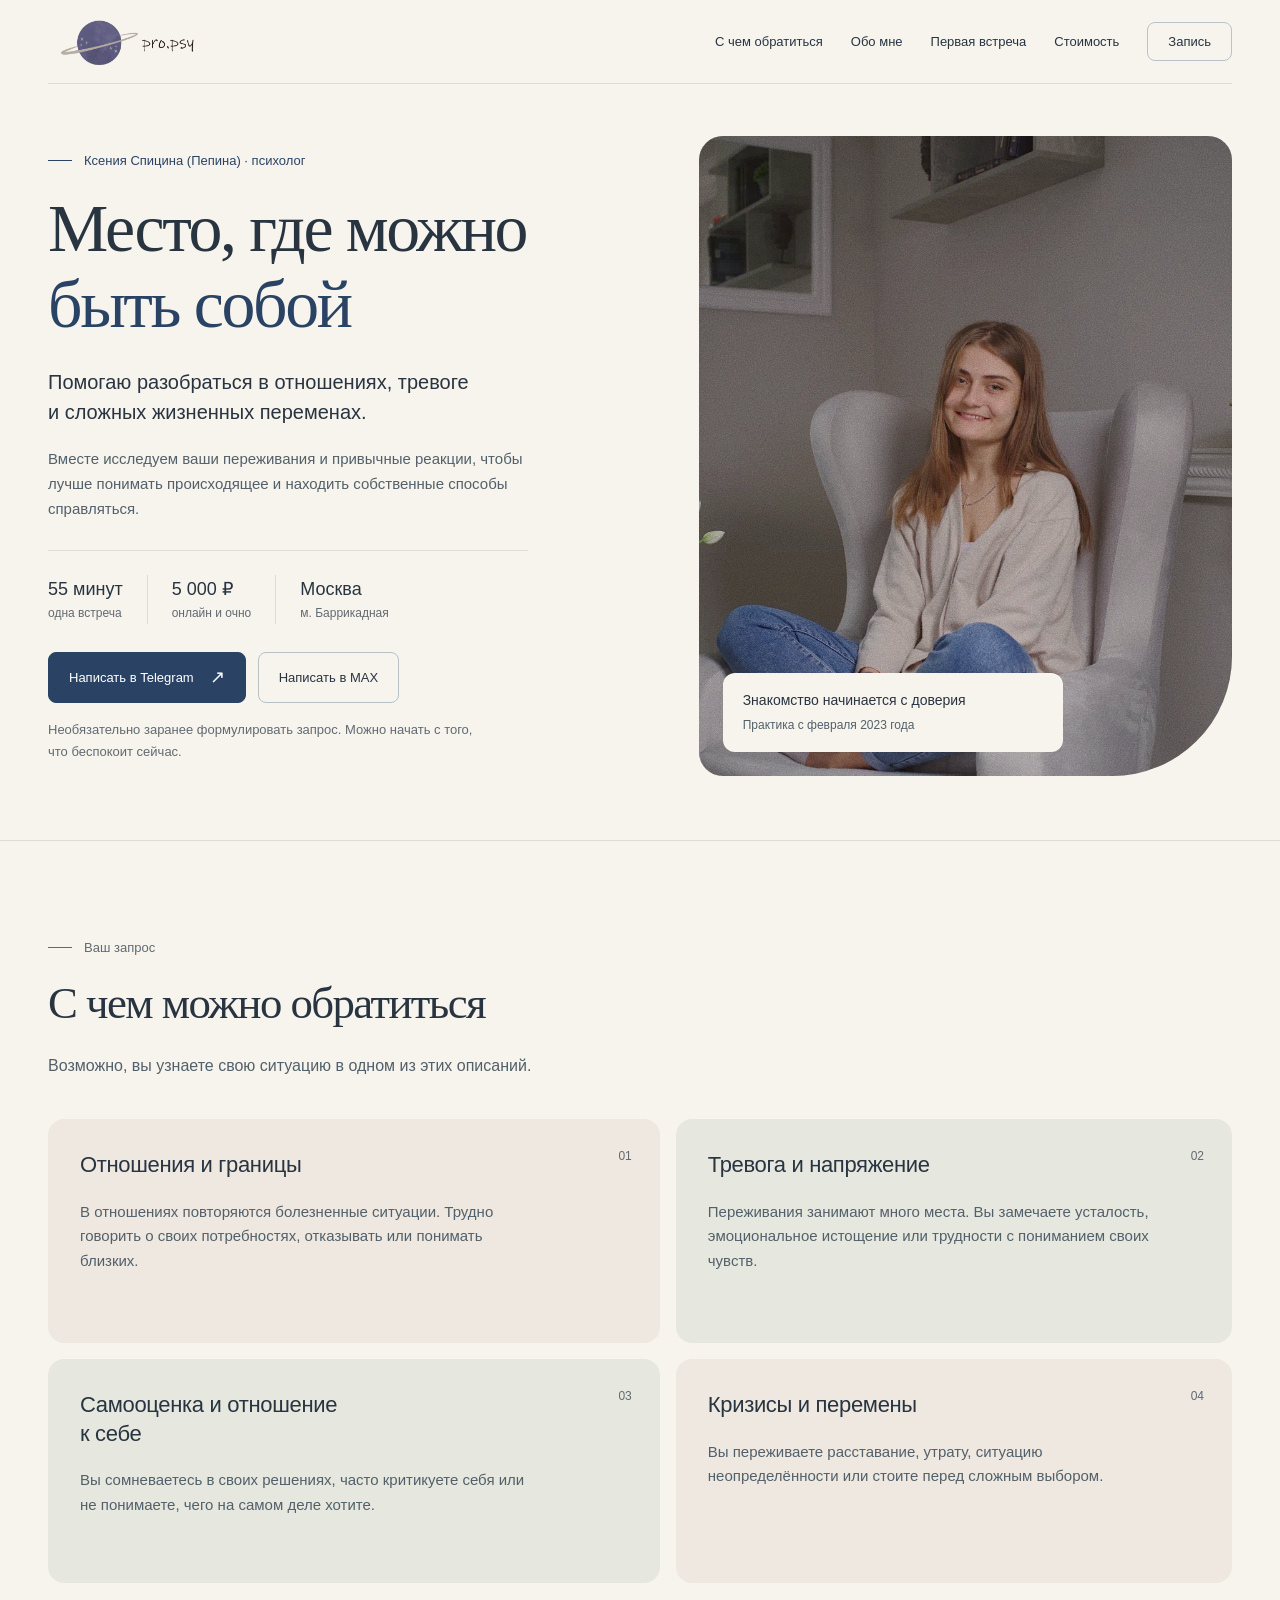
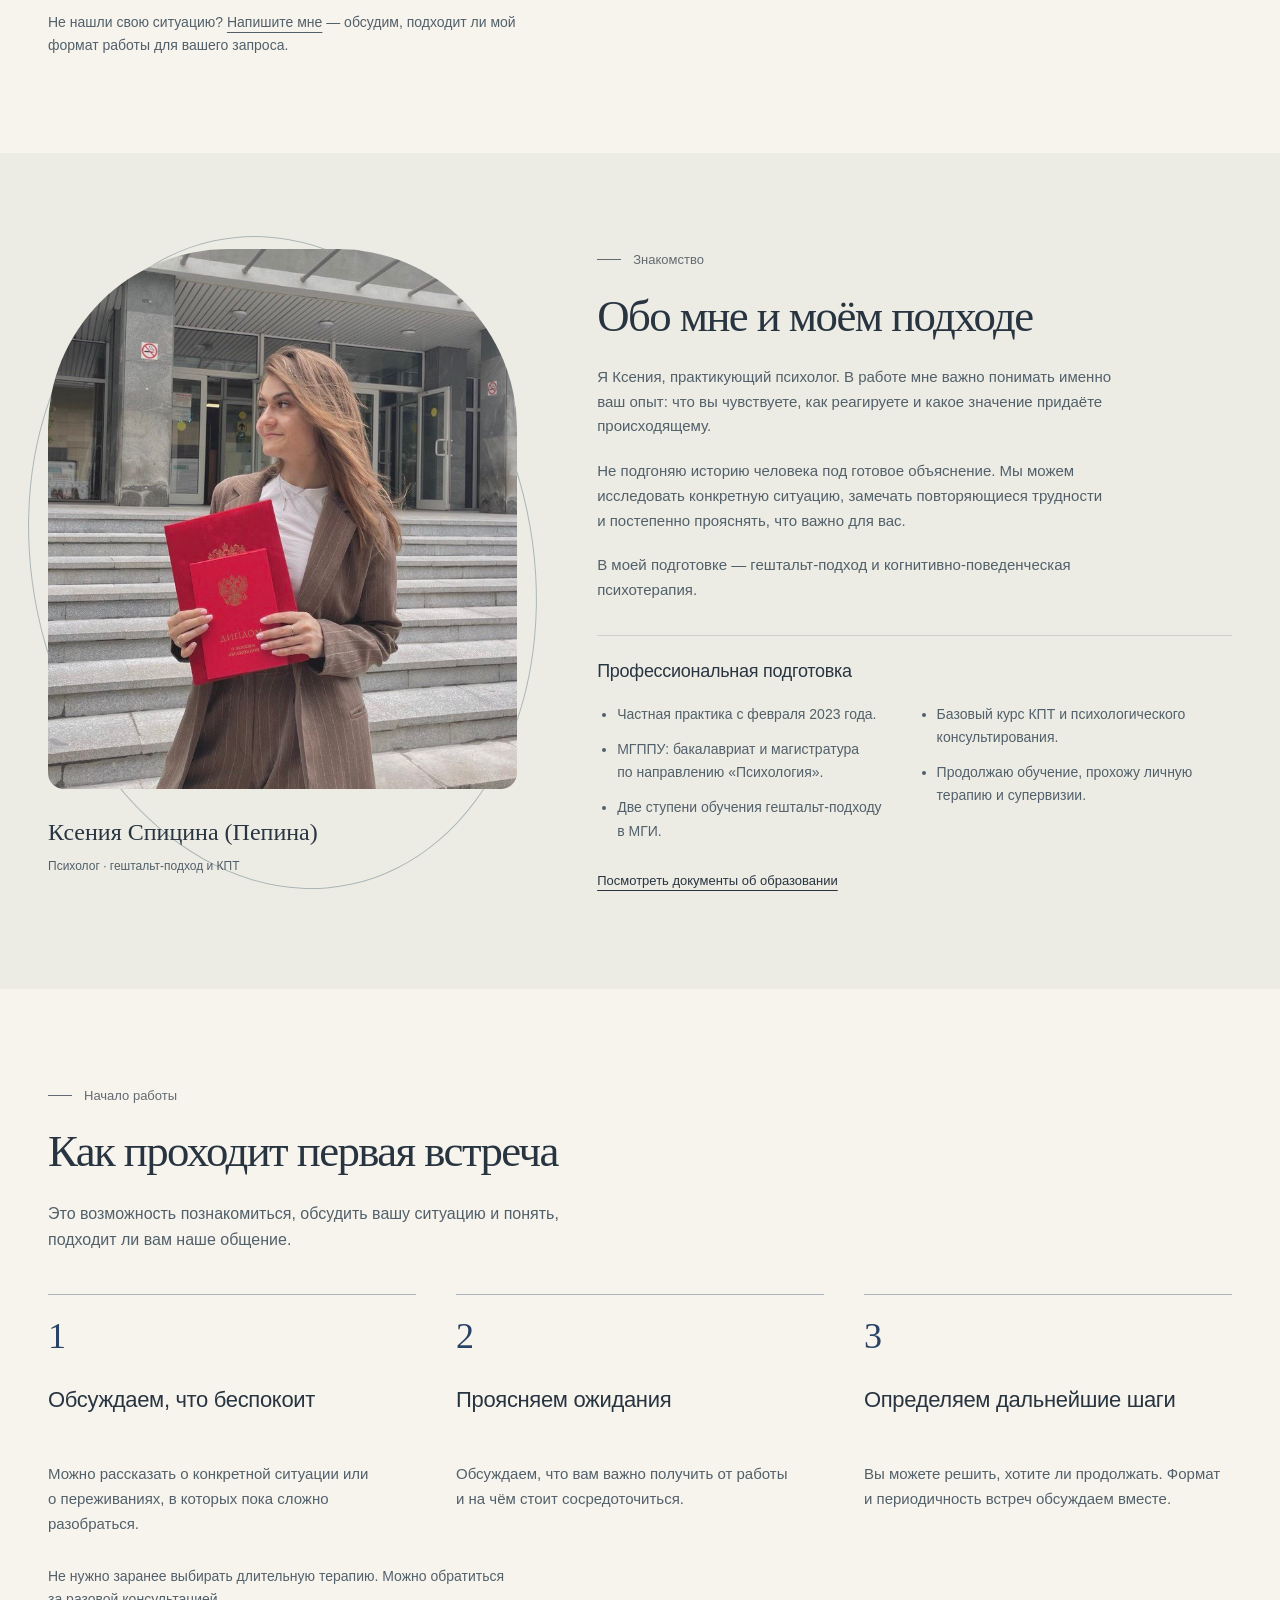
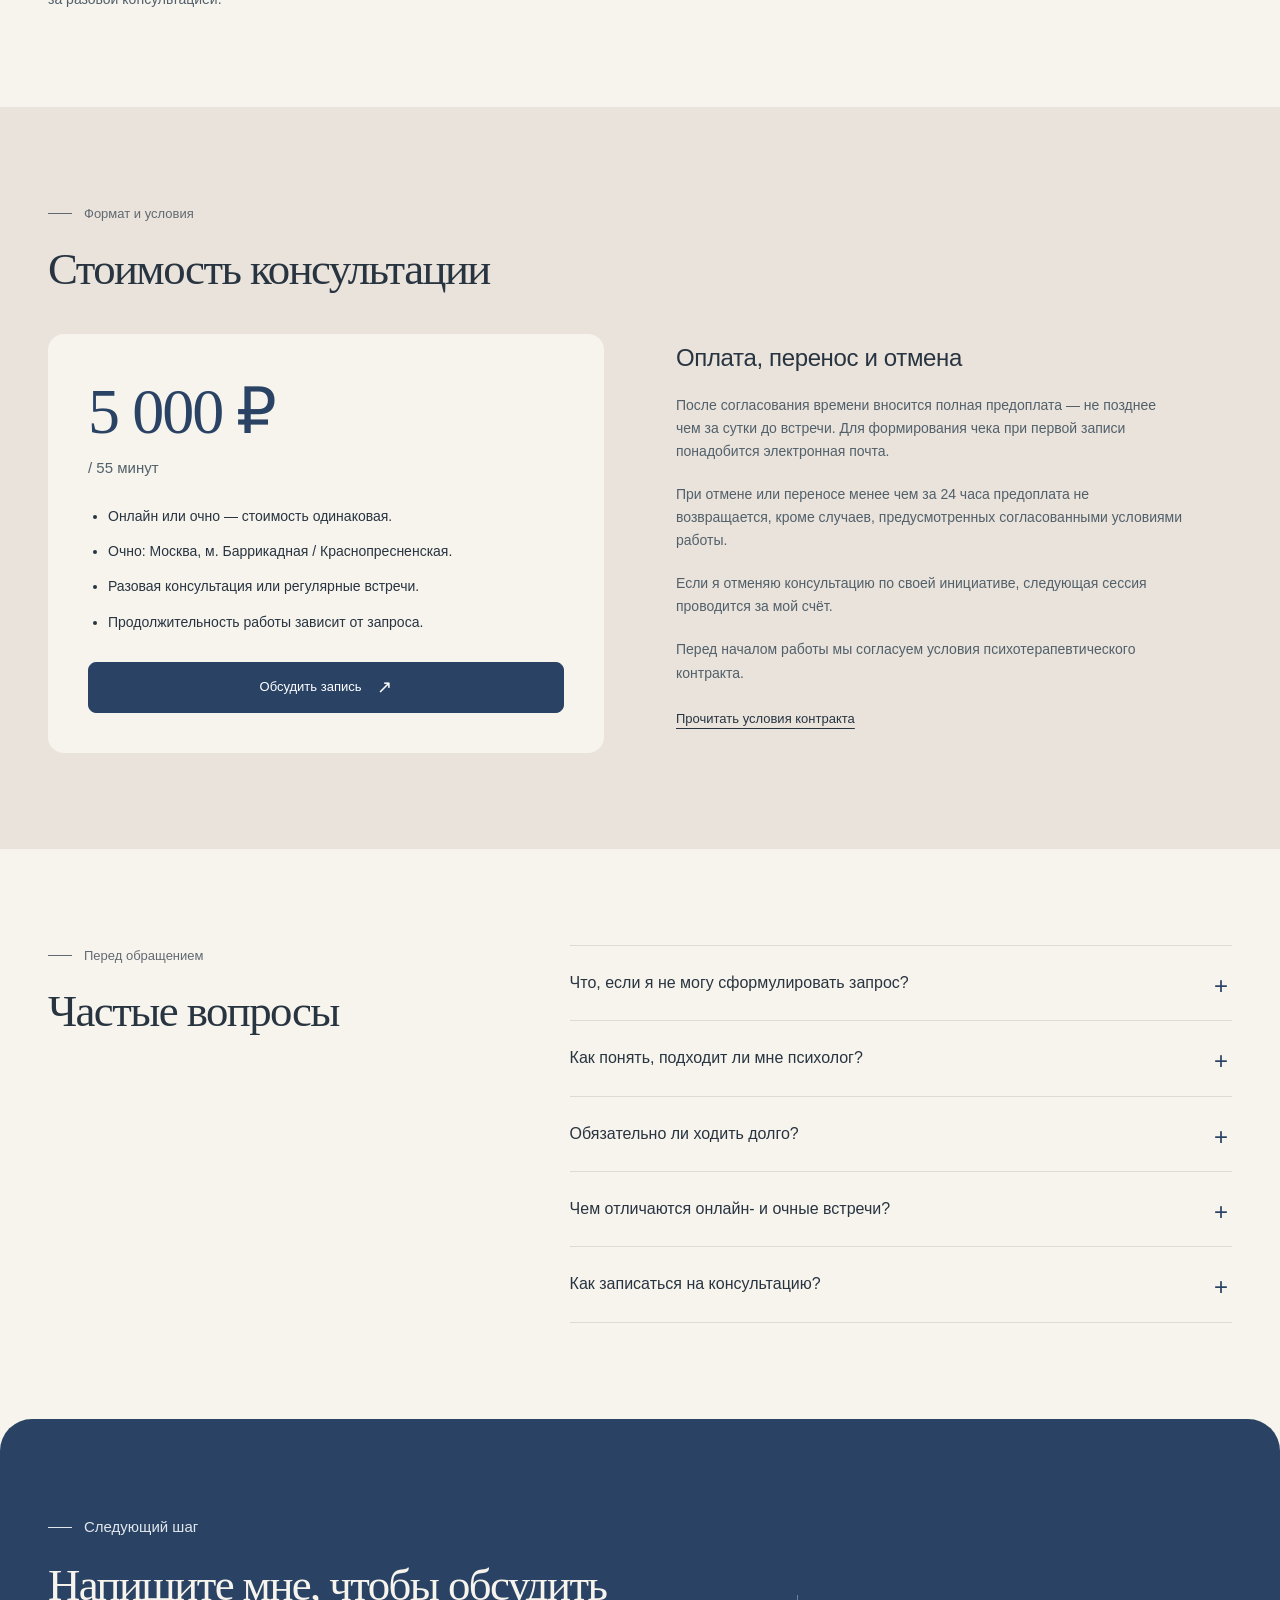
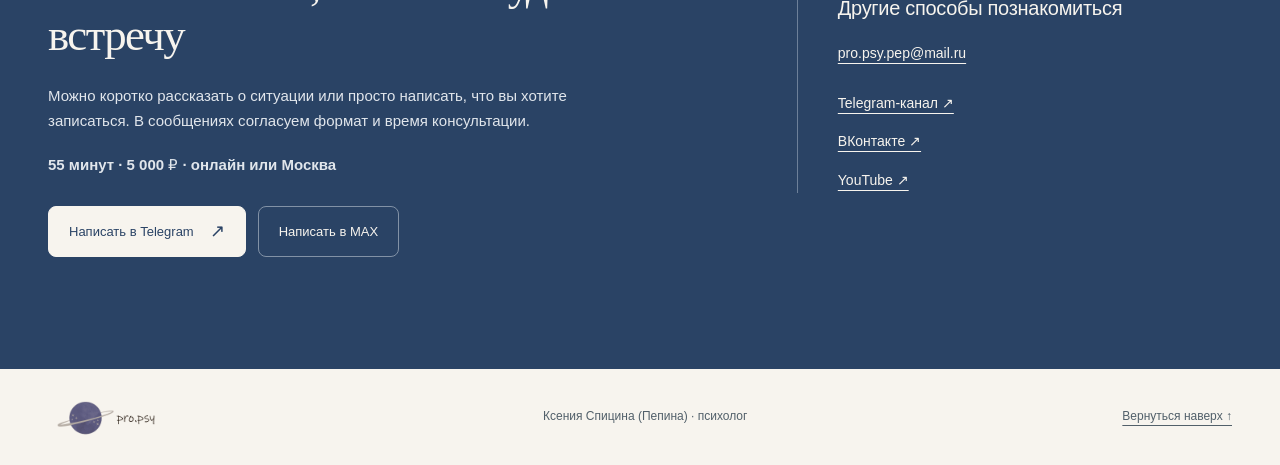
==== index.html @ 1296c123 "Add design notes, contract, and documents pages for Ksenia Spitsina's psychotherapy practice" ====
<!doctype html>
<html lang="ru">
<head>
  <meta charset="utf-8">
  <meta name="viewport" content="width=device-width, initial-scale=1">
  <meta name="description" content="Психолог Ксения Спицина (Пепина). Онлайн и очно в Москве. Консультация 55 минут — 5 000 ₽. Направления работы, образование и условия записи.">
  <title>Психолог Ксения Спицина (Пепина) — консультации</title>
  <link rel="stylesheet" href="assets/css/main.css">
  <script src="assets/js/main.js" defer></script>
</head>
<body>
  <a class="skip-link" href="#main">Перейти к&nbsp;содержанию</a>
  <header class="site-header">
    <div class="container header-inner">
      <a class="identity" href="#top" aria-label="Ксения Спицина (Пепина) — на главную"><img src="assets/images/logo.png" alt="pro.psy — логотип с планетой" width="180" height="60"></a>
      <button class="menu-toggle" type="button" aria-expanded="false" aria-controls="navigation">Меню</button>
      <nav id="navigation" aria-label="Основная навигация">
        <a href="#requests">С&nbsp;чем обратиться</a>
        <a href="#about">Обо&nbsp;мне</a>
        <a href="#first-session">Первая встреча</a>
        <a href="#terms">Стоимость</a>
        <a href="#contact">Запись</a>
      </nav>
    </div>
  </header>

  <main id="main">
    <section class="section hero" id="top" aria-labelledby="hero-title">
      <div class="container hero-grid">
        <div class="hero-content">
          <p class="eyebrow hero-intro">Ксения Спицина (Пепина) · психолог</p>
          <h1 id="hero-title">Место, где можно <span>быть собой</span></h1>
          <p class="lead">Помогаю разобраться в&nbsp;отношениях, тревоге и&nbsp;сложных жизненных переменах.</p>
          <p>Вместе исследуем ваши переживания и&nbsp;привычные реакции, чтобы лучше понимать происходящее и&nbsp;находить собственные способы справляться.</p>
          <ul class="session-facts" aria-label="Краткие условия консультации">
            <li><strong>55 минут</strong><span>одна встреча</span></li>
            <li><strong>5 000 ₽</strong><span>онлайн и&nbsp;очно</span></li>
            <li><strong>Москва</strong><span>м. Баррикадная</span></li>
          </ul>
          <div class="actions">
            <a class="button button-primary" href="https://t.me/m/iA3tt5RNNGZi" target="_blank" rel="noopener noreferrer">Написать в&nbsp;Telegram</a>
            <a class="button" href="https://max.ru/u/f9LHodD0cOIw4wx8JO_d2T4pbhQFmd4aAjoxw7o9Bwv7mgAZlsTpVeLbJVQ" target="_blank" rel="noopener noreferrer">Написать в&nbsp;MAX</a>
          </div>
          <p class="note">Необязательно заранее формулировать запрос. Можно начать с&nbsp;того, что беспокоит сейчас.</p>
        </div>
        <figure class="hero-aside"><img class="hero-portrait" src="assets/images/portrait.png" alt="Ксения Спицина в кресле в кабинете" width="854" height="1280" fetchpriority="high"><figcaption class="portrait-caption"><span>Знакомство начинается с&nbsp;доверия</span><span>Практика с&nbsp;февраля 2023 года</span></figcaption></figure>
      </div>
    </section>

    <section class="section" id="requests" aria-labelledby="requests-title">
      <div class="container">
        <div class="section-heading"><p class="eyebrow">Ваш запрос</p><h2 id="requests-title">С&nbsp;чем можно обратиться</h2><p>Возможно, вы узнаете свою ситуацию в&nbsp;одном из&nbsp;этих описаний.</p></div>
        <div class="request-grid">
          <article class="card"><h3>Отношения и&nbsp;границы</h3><p>В&nbsp;отношениях повторяются болезненные ситуации. Трудно говорить о&nbsp;своих потребностях, отказывать или понимать близких.</p></article>
          <article class="card"><h3>Тревога и&nbsp;напряжение</h3><p>Переживания занимают много места. Вы замечаете усталость, эмоциональное истощение или трудности с&nbsp;пониманием своих чувств.</p></article>
          <article class="card"><h3>Самооценка и&nbsp;отношение к&nbsp;себе</h3><p>Вы сомневаетесь в&nbsp;своих решениях, часто критикуете себя или не понимаете, чего на&nbsp;самом деле хотите.</p></article>
          <article class="card"><h3>Кризисы и&nbsp;перемены</h3><p>Вы переживаете расставание, утрату, ситуацию неопределённости или стоите перед сложным выбором.</p></article>
        </div>
        <p class="section-note">Не нашли свою ситуацию? <a href="#contact">Напишите мне</a> — обсудим, подходит ли мой формат работы для&nbsp;вашего запроса.</p>
      </div>
    </section>

    <section class="section" id="about" aria-labelledby="about-title">
      <div class="container about-grid">
        <figure class="about-portrait"><img src="assets/images/about.jpeg" alt="Ксения с дипломами об образовании" width="732" height="861" loading="lazy"><figcaption>Ксения Спицина (Пепина)<span>Психолог · гештальт-подход и&nbsp;КПТ</span></figcaption></figure>
        <div><p class="eyebrow">Знакомство</p><h2 id="about-title">Обо&nbsp;мне и&nbsp;моём подходе</h2><p>Я Ксения, практикующий психолог. В&nbsp;работе мне важно понимать именно ваш опыт: что вы чувствуете, как реагируете и&nbsp;какое значение придаёте происходящему.</p><p>Не подгоняю историю человека под&nbsp;готовое объяснение. Мы можем исследовать конкретную ситуацию, замечать повторяющиеся трудности и&nbsp;постепенно прояснять, что важно для&nbsp;вас.</p><p>В&nbsp;моей подготовке — гештальт-подход и&nbsp;когнитивно-поведенческая психотерапия.</p></div>
        <div class="credentials"><h3>Профессиональная подготовка</h3><ul class="list"><li>Частная практика с&nbsp;февраля 2023 года.</li><li>МГППУ: бакалавриат и&nbsp;магистратура по&nbsp;направлению «Психология».</li><li>Две ступени обучения гештальт-подходу в&nbsp;МГИ.</li><li>Базовый курс КПТ и&nbsp;психологического консультирования.</li><li>Продолжаю обучение, прохожу личную терапию и&nbsp;супервизии.</li></ul><a href="pages/documents.html">Посмотреть документы об&nbsp;образовании</a></div>
      </div>
    </section>

    <section class="section" id="first-session" aria-labelledby="first-title">
      <div class="container">
        <div class="section-heading"><p class="eyebrow">Начало работы</p><h2 id="first-title">Как проходит первая встреча</h2><p>Это возможность познакомиться, обсудить вашу ситуацию и&nbsp;понять, подходит ли вам наше общение.</p></div>
        <ol class="steps">
          <li><span class="step-number" aria-hidden="true">1</span><h3>Обсуждаем, что беспокоит</h3><p>Можно рассказать о&nbsp;конкретной ситуации или о&nbsp;переживаниях, в&nbsp;которых пока сложно разобраться.</p></li>
          <li><span class="step-number" aria-hidden="true">2</span><h3>Проясняем ожидания</h3><p>Обсуждаем, что вам важно получить от&nbsp;работы и&nbsp;на&nbsp;чём стоит сосредоточиться.</p></li>
          <li><span class="step-number" aria-hidden="true">3</span><h3>Определяем дальнейшие шаги</h3><p>Вы можете решить, хотите ли продолжать. Формат и&nbsp;периодичность встреч обсуждаем вместе.</p></li>
        </ol>
        <p class="section-note">Не нужно заранее выбирать длительную терапию. Можно обратиться за&nbsp;разовой консультацией.</p>
      </div>
    </section>

    <section class="section" id="terms" aria-labelledby="terms-title">
      <div class="container">
        <div class="section-heading"><p class="eyebrow">Формат и&nbsp;условия</p><h2 id="terms-title">Стоимость консультации</h2></div>
        <div class="terms-grid">
          <div class="card price-card"><p class="price">5 000 ₽ <span>/ 55 минут</span></p><ul class="list"><li>Онлайн или очно — стоимость одинаковая.</li><li>Очно: Москва, м. Баррикадная / Краснопресненская.</li><li>Разовая консультация или регулярные встречи.</li><li>Продолжительность работы зависит от&nbsp;запроса.</li></ul><a class="button button-primary" href="#contact">Обсудить запись</a></div>
          <div class="conditions"><h3>Оплата, перенос и&nbsp;отмена</h3><p>После согласования времени вносится полная предоплата — не позднее чем за&nbsp;сутки до&nbsp;встречи. Для&nbsp;формирования чека при&nbsp;первой записи понадобится электронная почта.</p><p>При&nbsp;отмене или переносе менее чем за&nbsp;24 часа предоплата не возвращается, кроме случаев, предусмотренных согласованными условиями работы.</p><p>Если я отменяю консультацию по&nbsp;своей инициативе, следующая сессия проводится за&nbsp;мой счёт.</p><p>Перед началом работы мы согласуем условия психотерапевтического контракта.</p><a href="pages/contract.html">Прочитать условия контракта</a></div>
        </div>
      </div>
    </section>

    <section class="section" id="faq" aria-labelledby="faq-title">
      <div class="container faq-layout">
        <div><p class="eyebrow">Перед обращением</p><h2 id="faq-title">Частые вопросы</h2></div>
        <div class="faq-list">
          <details><summary>Что, если я не могу сформулировать запрос?</summary><p>Можно начать с&nbsp;того, что занимает больше всего места в&nbsp;вашей жизни сейчас. Мы постепенно разберёмся, что для&nbsp;вас важно.</p></details>
          <details><summary>Как понять, подходит ли мне психолог?</summary><p>На&nbsp;первой встрече вы сможете познакомиться со&nbsp;мной, обсудить ожидания и&nbsp;оценить, насколько вам подходит формат общения. Решение о&nbsp;продолжении остаётся за&nbsp;вами.</p></details>
          <details><summary>Обязательно ли ходить долго?</summary><p>Нет. Возможна разовая консультация или работа с&nbsp;конкретным запросом. Если потребуется более продолжительная работа, обсудим её отдельно. Единого срока для&nbsp;всех нет.</p></details>
          <details><summary>Чем отличаются онлайн- и&nbsp;очные встречи?</summary><p>Стоимость и&nbsp;длительность одинаковые: 5 000 ₽ за&nbsp;55 минут. Онлайн мы встречаемся дистанционно, очно — в&nbsp;Москве, в&nbsp;районе м. Баррикадная / Краснопресненская. Организационные детали согласуем при&nbsp;записи.</p></details>
          <details><summary>Как записаться на&nbsp;консультацию?</summary><p>Напишите мне в&nbsp;Telegram или MAX. Мы обсудим ваш запрос, формат и&nbsp;время встречи, затем согласуем условия и&nbsp;оплату.</p></details>
        </div>
      </div>
    </section>

    <section class="section contact-section" id="contact" aria-labelledby="contact-title">
      <div class="container contact-grid">
        <div><p class="eyebrow">Следующий шаг</p><h2 id="contact-title">Напишите мне, чтобы обсудить встречу</h2><p>Можно коротко рассказать о&nbsp;ситуации или просто написать, что вы хотите записаться. В&nbsp;сообщениях согласуем формат и&nbsp;время консультации.</p><p><strong>55 минут · 5 000 ₽ · онлайн или Москва</strong></p><div class="actions"><a class="button button-primary" href="https://t.me/m/iA3tt5RNNGZi" target="_blank" rel="noopener noreferrer">Написать в&nbsp;Telegram</a><a class="button" href="https://max.ru/u/f9LHodD0cOIw4wx8JO_d2T4pbhQFmd4aAjoxw7o9Bwv7mgAZlsTpVeLbJVQ" target="_blank" rel="noopener noreferrer">Написать в&nbsp;MAX</a></div></div>
        <aside class="contact-alternative"><h3>Другие способы познакомиться</h3><p><a href="mailto:pro.psy.pep@mail.ru">pro.psy.pep@mail.ru</a></p><ul class="social-links"><li><a href="https://t.me/propsy_ks" target="_blank" rel="noopener noreferrer">Telegram-канал ↗</a></li><li><a href="https://vk.com/propsypep" target="_blank" rel="noopener noreferrer">ВКонтакте ↗</a></li><li><a href="https://youtube.com/channel/UCKXf6ArMAJvuZA9dN64VPMA" target="_blank" rel="noopener noreferrer">YouTube ↗</a></li></ul></aside>
      </div>
    </section>
  </main>
  <footer class="site-footer"><div class="container footer-inner"><img class="footer-logo" src="assets/images/logo.png" alt="pro.psy" width="144" height="48"><p>Ксения Спицина (Пепина) · психолог</p><a href="#top">Вернуться наверх ↑</a></div></footer>
</body>
</html>
---- assets/css/main.css ----
:root{--paper:#f7f4ee;--surface:#fffdfa;--ink:#283440;--secondary:#52606a;--muted:#626a71;--blue:#2a4365;--line:#dcdcd5;--warm:#eee8e1;--sage:#e6e8df;font-family:Arial,Helvetica,sans-serif;color:var(--ink);background:var(--paper);font-size:16px;line-height:1.65;color-scheme:light;font-synthesis:none}
*{box-sizing:border-box}body{margin:0}a{color:inherit;text-underline-offset:5px}a:hover{color:var(--blue)}button{font:inherit}button,a,summary{-webkit-tap-highlight-color:transparent}:focus-visible{outline:2px solid var(--blue);outline-offset:5px}.container{width:min(1240px,calc(100% - 96px));margin-inline:auto}.section{padding-block:96px;scroll-margin-top:24px}h1,h2,h3,p,figure{margin:0 0 20px}h1,h2,h3{font-weight:400;line-height:1.12}h1,h2{font-family:Georgia,'Times New Roman',serif;letter-spacing:-.035em}h1{font-size:clamp(52px,5.3vw,80px);max-width:680px;margin-bottom:24px}h1 span{display:block;color:var(--blue)}h2{font-size:clamp(36px,3.5vw,52px);max-width:760px;margin-bottom:24px}h3{font-size:22px;line-height:1.3;letter-spacing:-.015em}p{max-width:65ch}p:last-child{margin-bottom:0}strong{font-weight:600}.eyebrow{font-size:13px;color:var(--muted);margin-bottom:20px;display:flex;align-items:center;gap:12px}.eyebrow::before{content:'';width:24px;height:1px;background:currentColor}.note,.caption{font-size:13px;color:var(--muted)}.skip-link{position:absolute;top:-100px;left:16px;background:var(--surface);padding:12px;z-index:10}.skip-link:focus{top:8px}.site-header{padding-block:12px}.header-inner{min-height:72px;display:flex;justify-content:space-between;align-items:center;gap:32px;border-bottom:1px solid var(--line);padding-bottom:12px}.identity{display:block;flex-shrink:0;line-height:1}.identity img{width:164px;height:auto;display:block}nav{display:flex;align-items:center;gap:28px}nav a{font-size:13px;text-decoration:none;padding-block:12px}nav a:last-child{border:1px solid #bbc2c9;border-radius:8px;padding:8px 20px}.menu-toggle{display:none}.hero{padding-block:40px 64px}.hero-grid{display:grid;grid-template-columns:minmax(0,1.1fr) minmax(0,1fr);gap:64px;align-items:center}.hero-intro{color:var(--blue)}.lead{font-size:20px;line-height:1.5;max-width:480px}.hero-content>p:not(.eyebrow):not(.lead):not(.note){font-size:15px;color:var(--secondary);max-width:480px}.session-facts{display:flex;gap:0;list-style:none;padding:24px 0 0;margin:28px 0 0;border-top:1px solid var(--line);max-width:480px}.session-facts li{display:flex;flex-direction:column;padding:0 24px;border-right:1px solid var(--line)}.session-facts li:first-child{padding-left:0}.session-facts li:last-child{border:0;padding-right:0}.session-facts strong{font-size:18px;font-weight:500;font-variant-numeric:tabular-nums;white-space:nowrap}.session-facts span{font-size:12px;color:var(--muted)}.actions{display:flex;flex-wrap:wrap;gap:12px;margin:28px 0 16px}.button{display:inline-flex;align-items:center;justify-content:center;gap:16px;min-height:48px;padding:12px 20px;border:1px solid #b9c1c7;border-radius:8px;text-decoration:none;font-size:13px;font-weight:500;line-height:1.4;transition:background-color 160ms,color 160ms,border-color 160ms}.button-primary{background:var(--blue);color:#fff;border-color:var(--blue)}.button-primary::after{content:'↗';font-size:18px}.button:hover{background:#e8e9e4;color:var(--ink);border-color:var(--ink)}.button-primary:hover{background:#203551;color:#fff;border-color:#203551}.hero .note{max-width:440px}.hero-aside{position:relative;margin:0;align-self:stretch;min-height:560px;max-height:640px;border-radius:24px 24px 120px 24px;overflow:hidden;background:#d7d1c8}.hero-portrait{width:100%;height:100%;display:block;object-fit:cover;object-position:50% 46%;min-height:560px;max-height:640px}.portrait-caption{position:absolute;bottom:24px;left:24px;right:24px;border-radius:12px;background:var(--paper);padding:16px 20px;display:flex;flex-direction:column;font-size:14px;max-width:340px}.portrait-caption span+span{font-size:12px;color:var(--secondary);margin-top:4px}.section-heading{margin-bottom:40px;max-width:760px}.section-heading>p:last-child{color:var(--secondary)}#requests{border-top:1px solid var(--line)}.request-grid{display:grid;grid-template-columns:1.1fr 1fr;gap:16px;counter-reset:requests}.card{padding:32px;border:1px solid var(--line);border-radius:16px}.request-grid .card{counter-increment:requests;position:relative;min-height:224px;padding:32px 72px 32px 32px;border:0;background:var(--warm)}.request-grid .card:nth-child(2),.request-grid .card:nth-child(3){background:var(--sage)}.request-grid .card::after{content:'0' counter(requests);position:absolute;right:28px;top:28px;font-size:12px;color:var(--muted)}.request-grid .card h3{max-width:320px}.card p{font-size:15px;color:var(--secondary);max-width:450px}.section-note{margin-top:28px;font-size:14px;color:var(--secondary)}#about{background:#ecece5}.about-grid{display:grid;grid-template-columns:.85fr 1.15fr;gap:32px 80px;align-items:start}.about-portrait{grid-row:1 / span 2;margin:0;position:relative}.about-portrait::before{content:'';position:absolute;inset:-16px;border:1px solid #acb6b6;border-radius:50%;transform:rotate(-12deg);pointer-events:none}.about-portrait img{display:block;width:100%;height:540px;object-fit:cover;border-radius:180px 180px 16px 16px;position:relative}.about-portrait figcaption{position:relative;margin-top:24px;font-family:Georgia,serif;font-size:24px}.about-portrait figcaption span{display:block;font-family:Arial,sans-serif;font-size:12px;color:var(--secondary);margin-top:4px}.about-grid>div>p:not(.eyebrow){font-size:15px;color:var(--secondary)}.credentials{border-top:1px solid #cbd0c9;padding-top:24px;grid-column:2}.credentials h3{font-size:18px}.list{padding-left:20px;margin:0 0 24px}.list li+li{margin-top:12px}.credentials .list{font-size:14px;color:var(--secondary);columns:2;column-gap:24px}.credentials li{break-inside:avoid}.credentials a{font-size:13px}.steps{display:grid;grid-template-columns:repeat(3,minmax(0,1fr));gap:40px;padding:0;margin:0;list-style:none}.steps li{padding-top:24px;border-top:1px solid #aab5be}.step-number{display:block;color:var(--blue);font-family:Georgia,serif;font-size:36px;margin-bottom:32px;line-height:1}.steps h3{font-size:22px;min-height:56px}.steps p{font-size:15px;color:var(--secondary)}#terms{background:#e9e3dc}.terms-grid{display:grid;grid-template-columns:1fr 1fr;gap:72px;align-items:start}.price-card{background:var(--paper);border:0;padding:40px}.price{font-family:Georgia,serif;font-size:64px!important;color:var(--blue)!important;line-height:1.2;letter-spacing:-.03em;font-variant-numeric:tabular-nums}.price span{display:block;margin-top:8px;font-family:Arial,sans-serif;font-size:15px;letter-spacing:0;color:var(--secondary);font-weight:400}.price-card .list{font-size:14px;margin-block:28px}.price-card .button{width:100%}.conditions{padding-top:8px}.conditions p{font-size:14px;color:var(--secondary)}.conditions h3{font-size:24px}.conditions a{font-size:13px}.faq-layout{display:grid;grid-template-columns:1fr 1.5fr;gap:80px}details{border-bottom:1px solid var(--line)}details:first-child{border-top:1px solid var(--line)}summary{position:relative;padding:24px 40px 24px 0;font-size:16px;list-style:none;cursor:pointer}summary::-webkit-details-marker{display:none}summary::after{content:'+';position:absolute;right:4px;top:20px;font-size:24px;color:var(--blue);font-weight:400}details[open] summary::after{content:'−'}details p{padding:0 32px 24px 0;font-size:14px;color:var(--secondary)}.contact-section{background:var(--blue);color:var(--paper);border-radius:32px 32px 0 0}.contact-grid{display:grid;grid-template-columns:1.5fr 1fr;gap:96px;align-items:center}.contact-section .eyebrow,.contact-section p{color:#e1e6ec}.contact-section h2{font-size:clamp(36px,3.5vw,52px)}.contact-section p{font-size:15px}.contact-section .button-primary{background:var(--paper);color:var(--blue);border-color:var(--paper)}.contact-section .button:not(.button-primary){color:var(--paper);border-color:#8292a6}.contact-section .button:hover{background:#e8e9e4;color:var(--blue)}.contact-alternative{border-left:1px solid #6d8099;padding-left:40px}.contact-alternative h3{font-size:20px}.contact-alternative a{color:var(--paper);font-size:14px}.social-links{list-style:none;padding:0;margin:24px 0 0}.social-links li+li{margin-top:12px}.site-footer{padding-block:28px;background:var(--paper)}.footer-inner{display:flex;justify-content:space-between;align-items:center;gap:24px;font-size:12px;color:var(--secondary)}.footer-inner p{margin:0}.footer-logo{width:120px;height:auto}
@media(min-width:1600px){.hero-grid{gap:96px}}
@media(max-width:1100px){.container{width:calc(100% - 64px)}nav{gap:16px}nav a{font-size:12px}.hero-grid{gap:32px}h1{font-size:60px}.hero-aside,.hero-portrait{min-height:560px}.about-grid{gap:32px 48px}.about-portrait img{height:520px}.credentials .list{columns:1}.terms-grid,.faq-layout,.contact-grid{gap:40px}.session-facts li{padding-inline:16px}.actions{gap:8px}.button{padding-inline:16px}.steps{gap:24px}}
@media(min-width:700px) and (max-width:900px){.header-inner{flex-wrap:wrap;gap:12px}nav{width:100%;justify-content:space-between}.hero-grid{grid-template-columns:1.1fr 1fr;gap:24px}h1{font-size:48px}.lead{font-size:18px}.hero-content>p:not(.eyebrow):not(.lead):not(.note){font-size:14px}.hero-aside,.hero-portrait{min-height:640px;max-height:720px}.portrait-caption{left:16px;right:16px;padding:12px;font-size:12px}.hero .actions .button{flex:1 1 100%}.session-facts li{padding-inline:12px}.session-facts strong{font-size:16px}.session-facts span{font-size:11px}.hero-intro{font-size:12px}.request-grid .card{padding:24px 48px 24px 24px}.request-grid .card::after{right:20px;top:24px}.about-grid{gap:24px 32px;grid-template-columns:.8fr 1.2fr}.about-portrait img{height:440px}.steps h3{font-size:20px;min-height:80px}.price-card{padding:28px}.price{font-size:52px!important}}
@media(max-width:699px){.container{width:calc(100% - 40px)}.section{padding-block:56px}.site-header{padding-block:4px}.header-inner{min-height:64px;flex-wrap:wrap;gap:8px;padding-bottom:8px}.identity img{width:132px}.menu-toggle{display:block;background:transparent;border:1px solid #b9c1c7;border-radius:8px;font-size:12px;min-height:44px;padding:8px 16px;color:var(--ink)}nav{width:100%;flex-direction:column;align-items:stretch;gap:0;padding:8px 0}.js-ready nav:not(.is-open){display:none}nav a{padding:12px 0;font-size:14px;border-top:1px solid var(--line);min-height:44px}nav a:last-child{border:0;border-top:1px solid var(--line);padding:12px 0;border-radius:0}.hero{padding-top:24px;padding-bottom:40px}.hero-grid,.about-grid,.terms-grid,.faq-layout,.contact-grid{grid-template-columns:1fr;gap:32px}.hero-content{min-width:0}.hero-intro{font-size:12px;gap:8px;margin-bottom:20px}.hero-intro::before{width:16px}h1{font-size:clamp(42px,11vw,56px);line-height:1.05;margin-bottom:20px}h2{font-size:36px;margin-bottom:20px}h3{font-size:21px}.lead{font-size:18px;line-height:1.5;margin-bottom:16px}.hero-content>p:not(.eyebrow):not(.lead):not(.note){font-size:14px}.session-facts{margin-top:24px;padding-top:20px;justify-content:space-between}.session-facts li{padding-inline:12px}.session-facts strong{font-size:17px}.session-facts span{font-size:11px}.actions{margin-top:24px;gap:8px}.actions .button{flex:1 1 100%;min-height:48px;font-size:13px}.hero .note{font-size:12px}.hero-aside{min-height:0;max-height:none;border-radius:16px 16px 72px 16px}.hero-portrait{min-height:0;max-height:none;aspect-ratio:1.05;object-position:50% 46%}.portrait-caption{bottom:16px;left:16px;right:16px;padding:12px 16px;max-width:250px;font-size:12px}.portrait-caption span+span{font-size:11px}.section-heading{margin-bottom:28px}.eyebrow{font-size:12px;margin-bottom:16px}.section-heading>p:last-child{font-size:14px}.request-grid{grid-template-columns:1fr;gap:12px}.request-grid .card{padding:24px 52px 24px 24px;min-height:0}.request-grid .card:nth-child(3){background:var(--warm)}.request-grid .card:nth-child(even){background:var(--sage)}.request-grid .card::after{top:24px;right:24px}.card p{font-size:14px}.section-note{font-size:13px;margin-top:24px}.about-portrait{grid-row:2;margin:8px 16px 12px}.about-grid>div:first-of-type{grid-row:1}.about-portrait img{height:auto;max-height:440px;object-position:center 30%;aspect-ratio:.9;border-radius:160px 160px 12px 12px}.about-portrait figcaption{font-size:22px;margin-top:20px}.credentials{grid-column:1;grid-row:3}.credentials .list{columns:1;font-size:14px}.steps{grid-template-columns:1fr;gap:28px}.steps li{position:relative;padding:24px 0 0 48px}.step-number{position:absolute;left:0;top:24px;font-size:28px}.steps h3{min-height:0;font-size:21px;margin-bottom:12px}.steps p{font-size:14px}.terms-grid{gap:32px}.price-card{padding:28px}.price{font-size:56px!important}.conditions p{font-size:14px}.faq-layout{gap:8px}summary{font-size:15px;padding-block:20px}summary::after{top:16px}.contact-section{border-radius:24px 24px 0 0}.contact-grid{gap:40px}.contact-section h2{font-size:36px}.contact-section p{font-size:14px}.contact-alternative{border-left:0;border-top:1px solid #6d8099;padding:28px 0 0}.footer-inner{flex-wrap:wrap;gap:20px}.footer-inner p{width:100%;order:3;font-size:11px}.footer-logo{width:108px}.site-footer{padding-block:24px}}
@media(prefers-reduced-motion:reduce){*,*::before,*::after{transition:none!important}}
/* Keep the brand orbit inside its own section. */
#about{overflow:clip}

/* Each content type has its own pace; the document keeps native scrolling. */
.motion-pending { opacity: 0; }
@keyframes menu-arrival {
  from { opacity: 0; transform: translateY(-6px); }
  to { opacity: 1; transform: translateY(0); }
}
@media (prefers-reduced-motion: no-preference) {
  html { scroll-behavior: smooth; }
  .button { transition: background-color 320ms ease, color 320ms ease, border-color 320ms ease, transform 320ms ease; }
  .button:active { transform: scale(.985); }
  .button-primary::after { transition: transform 480ms cubic-bezier(.25,.46,.45,.94); }
  .request-grid .card { transition: background-color 600ms ease; }
  .steps li { position: relative; border-top-color: transparent; }
  .steps li::before { content: ''; position: absolute; left: 0; top: 0; width: 100%; height: 1px; background: #aab5be; transform-origin: left; transform: scaleX(1); transition: transform 1600ms cubic-bezier(.25,.46,.45,.94) 160ms; }
  .steps li.motion-pending::before { transform: scaleX(0); }
  summary::after { transition: transform 480ms cubic-bezier(.25,.46,.45,.94); }
  details[open] summary::after { transform: rotate(180deg); }
  @media (hover: hover) and (pointer: fine) {
    .button-primary:hover::after { transform: translate(3px,-3px); }
    .request-grid .card:hover { background-color: #e1e3db; }
  }
  @media (max-width: 699px) { nav.is-open { animation: menu-arrival 480ms cubic-bezier(.25,.46,.45,.94); } }
}
@media (prefers-reduced-motion: reduce) {
  html { scroll-behavior: auto; }
  .motion-pending { opacity: 1; }
}
@media print { .motion-pending { opacity: 1; } }

.secondary-header .header-inner{flex-wrap:nowrap}.secondary-header .home-link{flex-shrink:0;font-size:13px;min-height:44px}
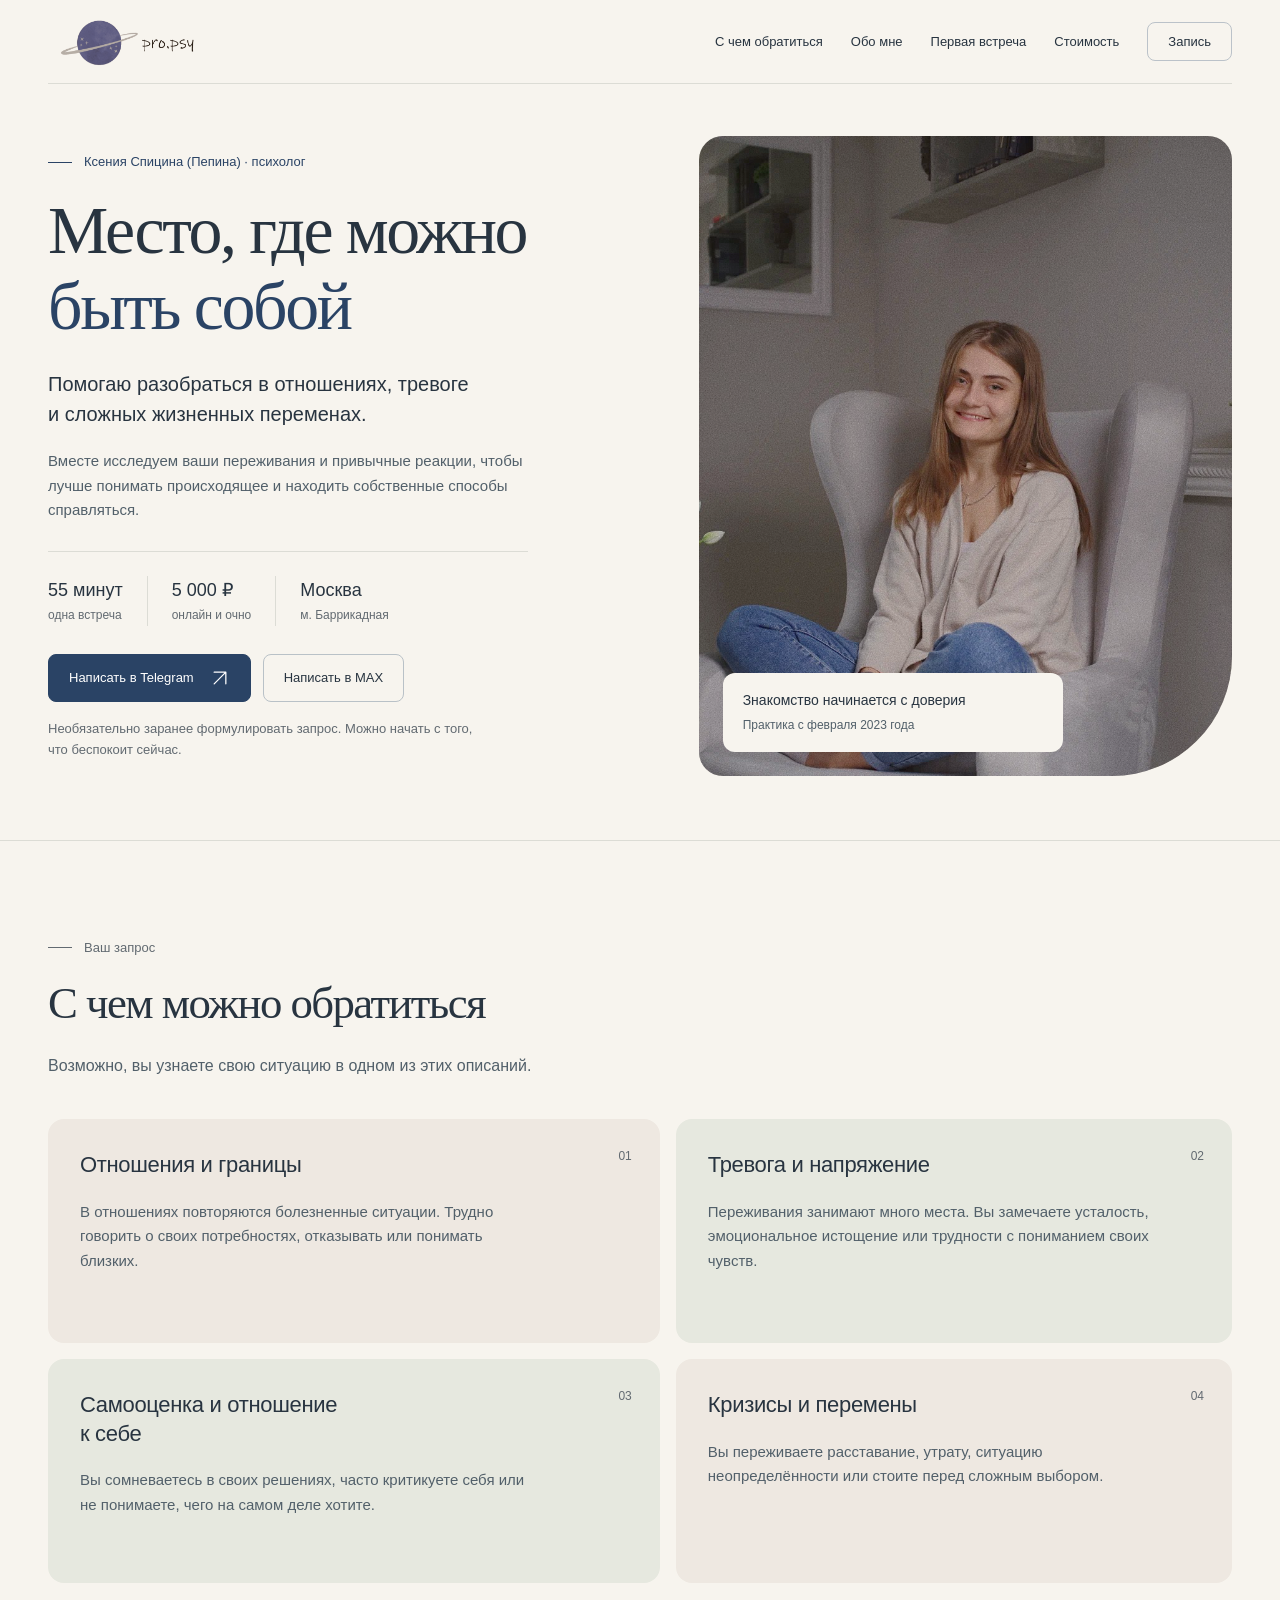
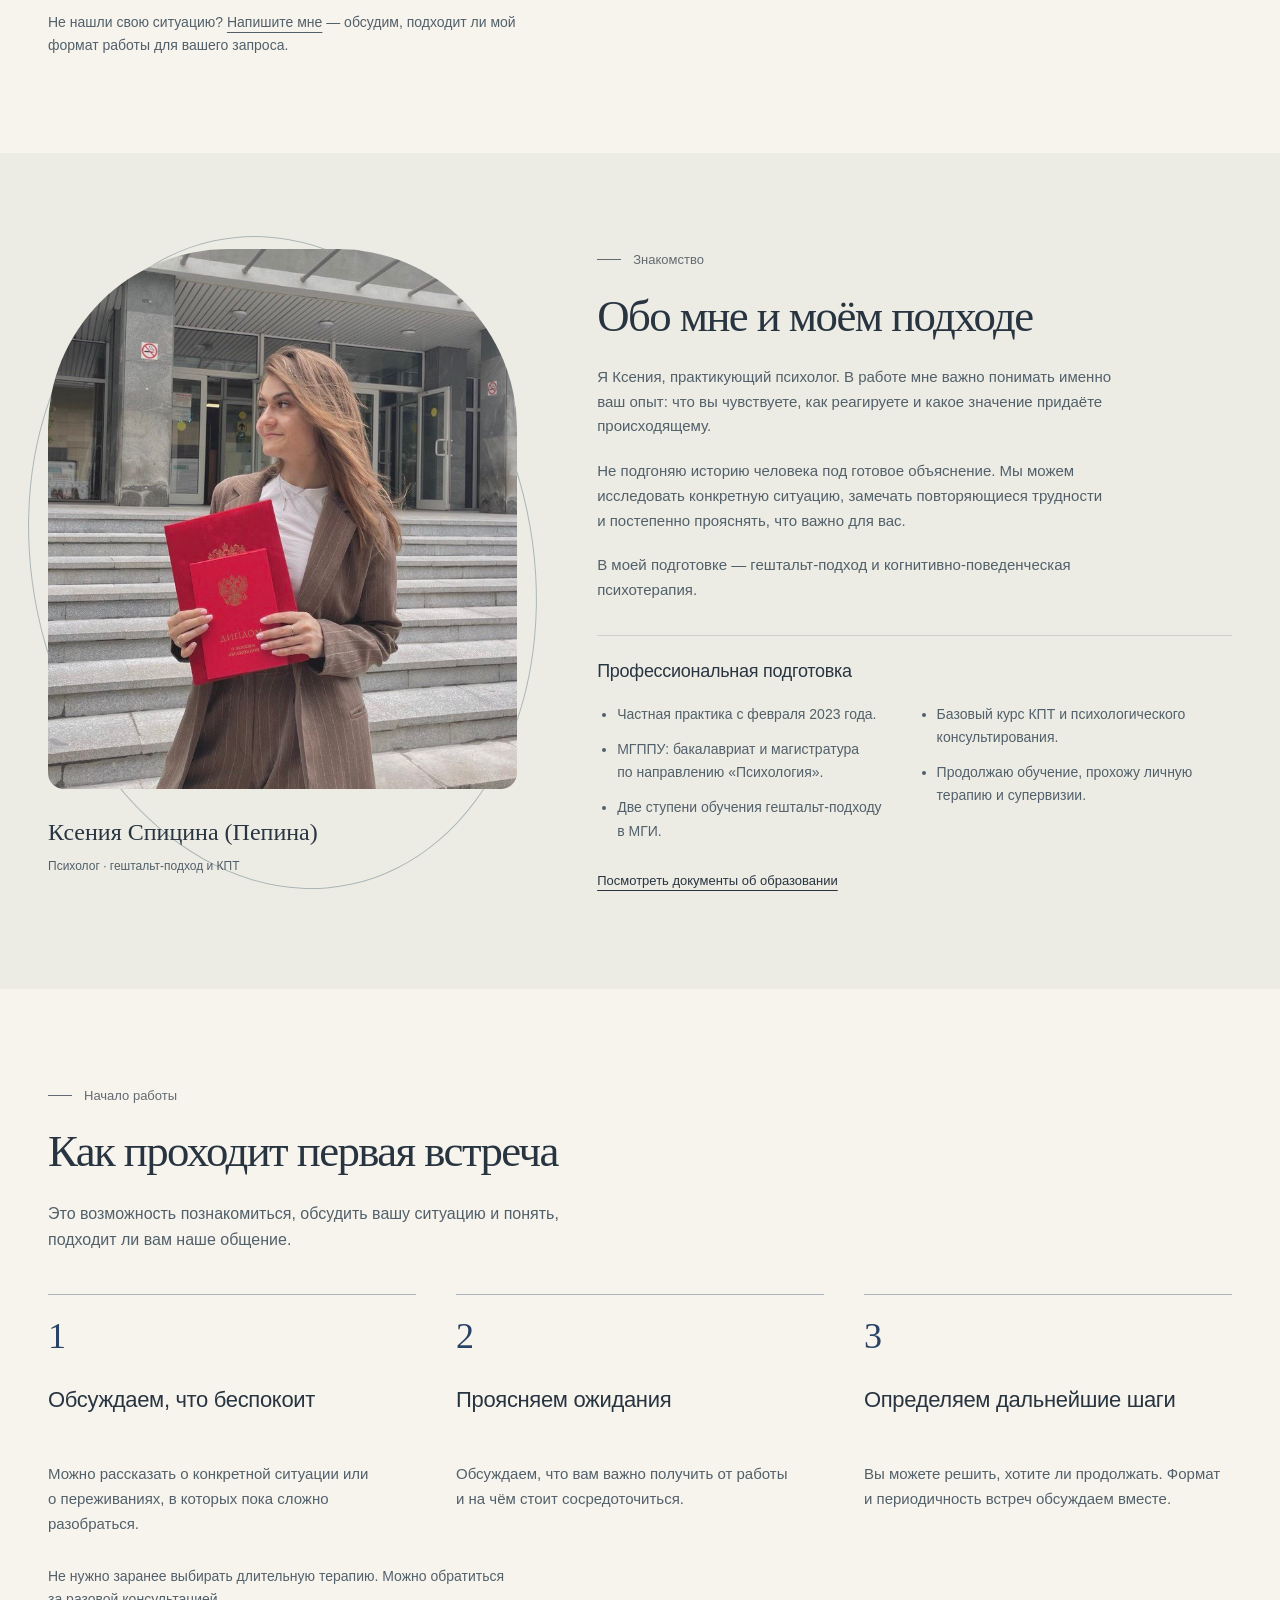
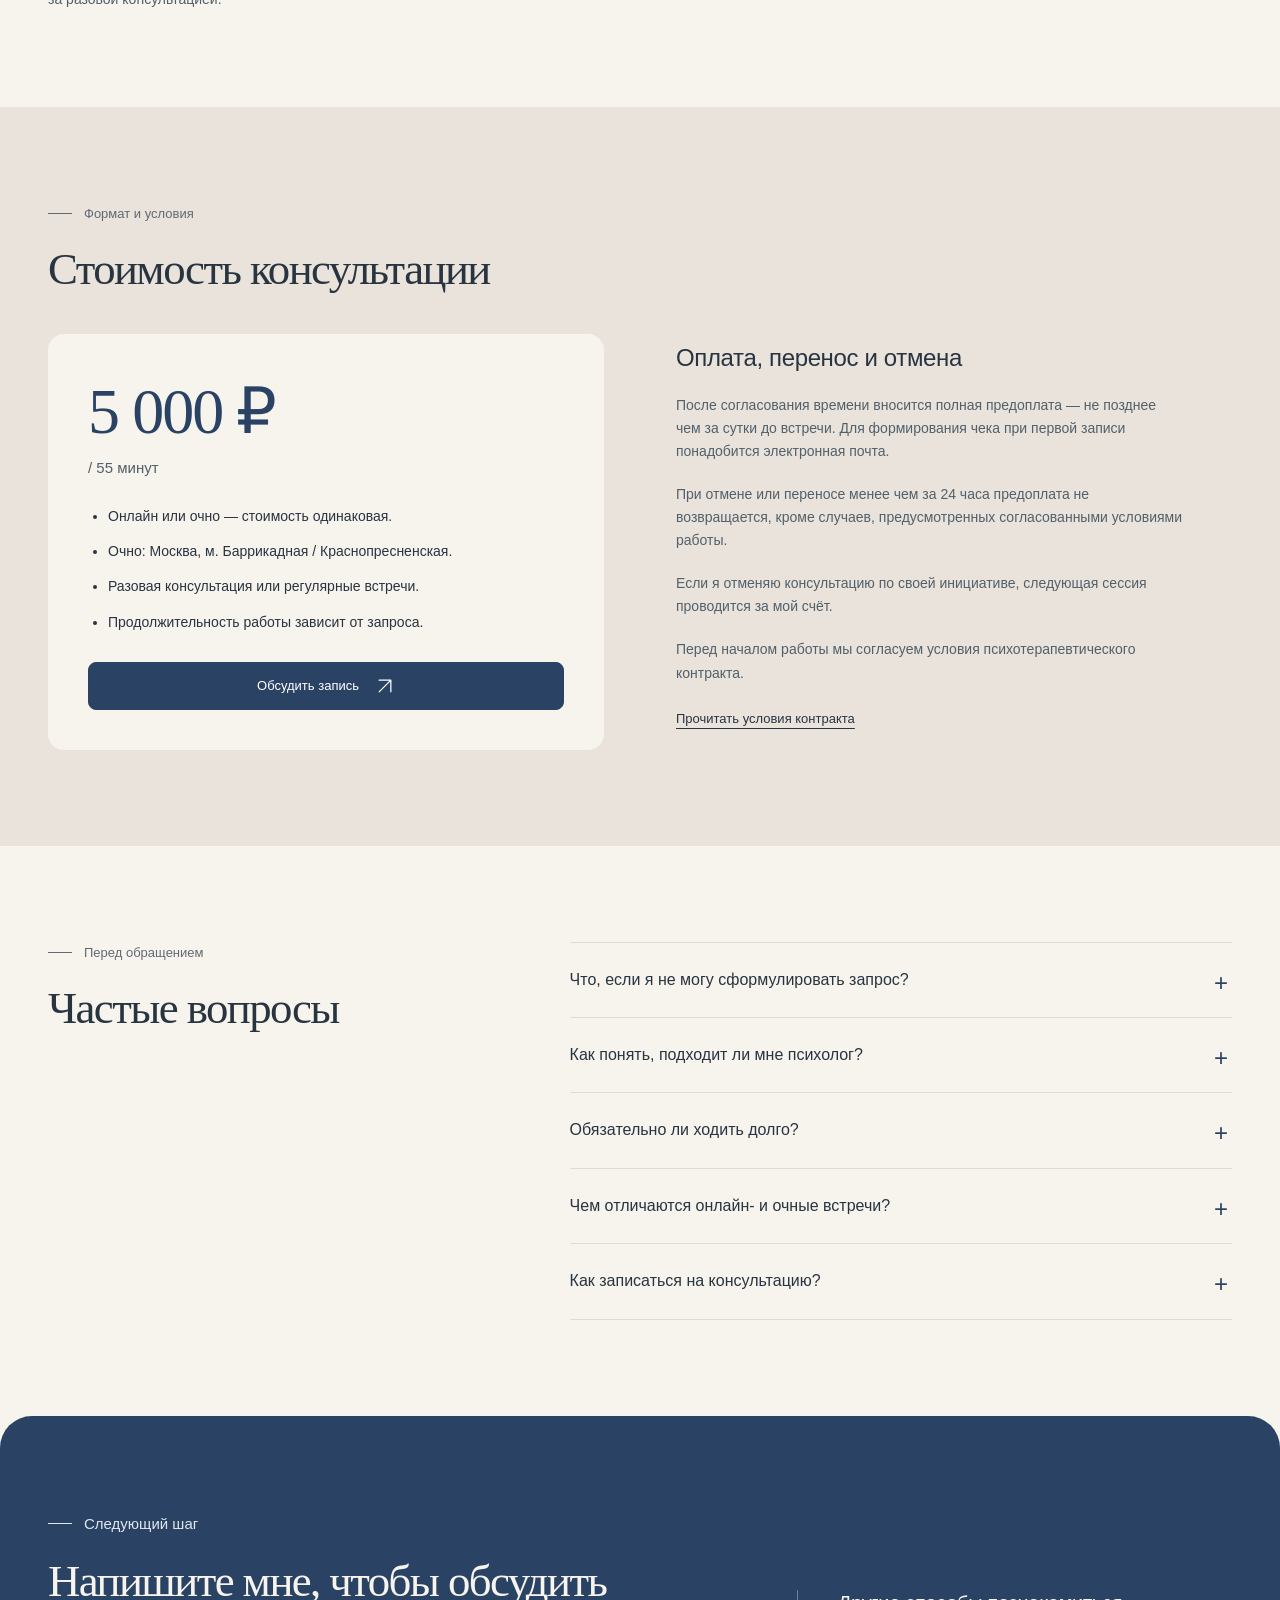
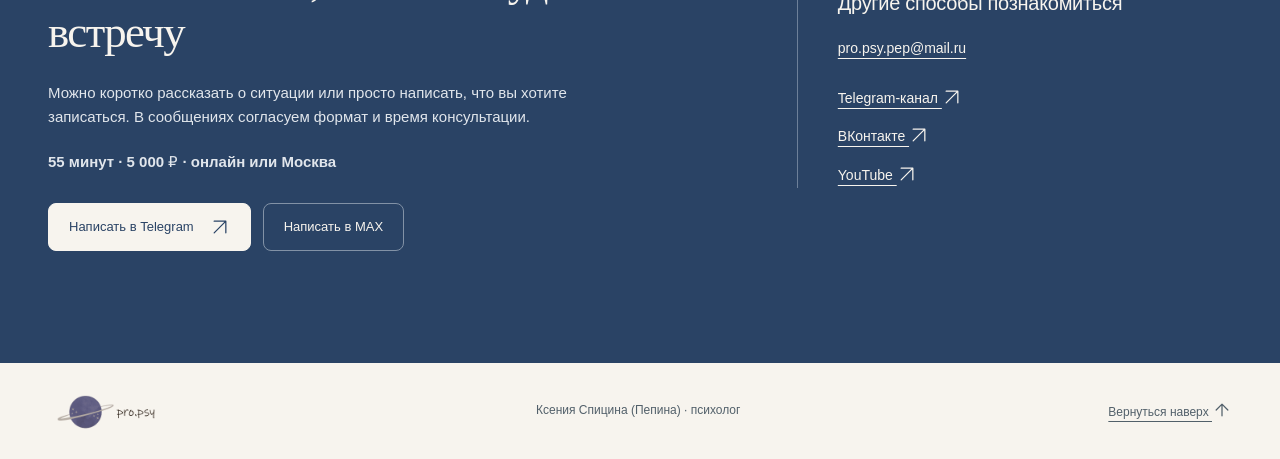
==== commit 98f14ca8: "Refactor code structure for improved readability and maintainability" ====
--- a/index.html
+++ b/index.html
@@ -38,7 +38,7 @@
             <li><strong>Москва</strong><span>м. Баррикадная</span></li>
           </ul>
           <div class="actions">
-            <a class="button button-primary" href="https://t.me/m/iA3tt5RNNGZi" target="_blank" rel="noopener noreferrer">Написать в&nbsp;Telegram</a>
+            <a class="button button-primary" href="https://t.me/m/iA3tt5RNNGZi" target="_blank" rel="noopener noreferrer">Написать в&nbsp;Telegram<svg class="icon" width="20" height="20" viewBox="0 0 24 24" fill="none" stroke="currentColor" stroke-width="1.5" stroke-linecap="round" stroke-linejoin="round" aria-hidden="true" focusable="false"><path d="M5 19 19 5M5 5h14v14"/></svg></a>
             <a class="button" href="https://max.ru/u/f9LHodD0cOIw4wx8JO_d2T4pbhQFmd4aAjoxw7o9Bwv7mgAZlsTpVeLbJVQ" target="_blank" rel="noopener noreferrer">Написать в&nbsp;MAX</a>
           </div>
           <p class="note">Необязательно заранее формулировать запрос. Можно начать с&nbsp;того, что беспокоит сейчас.</p>
@@ -84,7 +84,7 @@
       <div class="container">
         <div class="section-heading"><p class="eyebrow">Формат и&nbsp;условия</p><h2 id="terms-title">Стоимость консультации</h2></div>
         <div class="terms-grid">
-          <div class="card price-card"><p class="price">5 000 ₽ <span>/ 55 минут</span></p><ul class="list"><li>Онлайн или очно — стоимость одинаковая.</li><li>Очно: Москва, м. Баррикадная / Краснопресненская.</li><li>Разовая консультация или регулярные встречи.</li><li>Продолжительность работы зависит от&nbsp;запроса.</li></ul><a class="button button-primary" href="#contact">Обсудить запись</a></div>
+          <div class="card price-card"><p class="price">5 000 ₽ <span>/ 55 минут</span></p><ul class="list"><li>Онлайн или очно — стоимость одинаковая.</li><li>Очно: Москва, м. Баррикадная / Краснопресненская.</li><li>Разовая консультация или регулярные встречи.</li><li>Продолжительность работы зависит от&nbsp;запроса.</li></ul><a class="button button-primary" href="#contact">Обсудить запись<svg class="icon" width="20" height="20" viewBox="0 0 24 24" fill="none" stroke="currentColor" stroke-width="1.5" stroke-linecap="round" stroke-linejoin="round" aria-hidden="true" focusable="false"><path d="M5 19 19 5M5 5h14v14"/></svg></a></div>
           <div class="conditions"><h3>Оплата, перенос и&nbsp;отмена</h3><p>После согласования времени вносится полная предоплата — не позднее чем за&nbsp;сутки до&nbsp;встречи. Для&nbsp;формирования чека при&nbsp;первой записи понадобится электронная почта.</p><p>При&nbsp;отмене или переносе менее чем за&nbsp;24 часа предоплата не возвращается, кроме случаев, предусмотренных согласованными условиями работы.</p><p>Если я отменяю консультацию по&nbsp;своей инициативе, следующая сессия проводится за&nbsp;мой счёт.</p><p>Перед началом работы мы согласуем условия психотерапевтического контракта.</p><a href="pages/contract.html">Прочитать условия контракта</a></div>
         </div>
       </div>
@@ -105,11 +105,11 @@
 
     <section class="section contact-section" id="contact" aria-labelledby="contact-title">
       <div class="container contact-grid">
-        <div><p class="eyebrow">Следующий шаг</p><h2 id="contact-title">Напишите мне, чтобы обсудить встречу</h2><p>Можно коротко рассказать о&nbsp;ситуации или просто написать, что вы хотите записаться. В&nbsp;сообщениях согласуем формат и&nbsp;время консультации.</p><p><strong>55 минут · 5 000 ₽ · онлайн или Москва</strong></p><div class="actions"><a class="button button-primary" href="https://t.me/m/iA3tt5RNNGZi" target="_blank" rel="noopener noreferrer">Написать в&nbsp;Telegram</a><a class="button" href="https://max.ru/u/f9LHodD0cOIw4wx8JO_d2T4pbhQFmd4aAjoxw7o9Bwv7mgAZlsTpVeLbJVQ" target="_blank" rel="noopener noreferrer">Написать в&nbsp;MAX</a></div></div>
-        <aside class="contact-alternative"><h3>Другие способы познакомиться</h3><p><a href="mailto:pro.psy.pep@mail.ru">pro.psy.pep@mail.ru</a></p><ul class="social-links"><li><a href="https://t.me/propsy_ks" target="_blank" rel="noopener noreferrer">Telegram-канал ↗</a></li><li><a href="https://vk.com/propsypep" target="_blank" rel="noopener noreferrer">ВКонтакте ↗</a></li><li><a href="https://youtube.com/channel/UCKXf6ArMAJvuZA9dN64VPMA" target="_blank" rel="noopener noreferrer">YouTube ↗</a></li></ul></aside>
+        <div><p class="eyebrow">Следующий шаг</p><h2 id="contact-title">Напишите мне, чтобы обсудить встречу</h2><p>Можно коротко рассказать о&nbsp;ситуации или просто написать, что вы хотите записаться. В&nbsp;сообщениях согласуем формат и&nbsp;время консультации.</p><p><strong>55 минут · 5 000 ₽ · онлайн или Москва</strong></p><div class="actions"><a class="button button-primary" href="https://t.me/m/iA3tt5RNNGZi" target="_blank" rel="noopener noreferrer">Написать в&nbsp;Telegram<svg class="icon" width="20" height="20" viewBox="0 0 24 24" fill="none" stroke="currentColor" stroke-width="1.5" stroke-linecap="round" stroke-linejoin="round" aria-hidden="true" focusable="false"><path d="M5 19 19 5M5 5h14v14"/></svg></a><a class="button" href="https://max.ru/u/f9LHodD0cOIw4wx8JO_d2T4pbhQFmd4aAjoxw7o9Bwv7mgAZlsTpVeLbJVQ" target="_blank" rel="noopener noreferrer">Написать в&nbsp;MAX</a></div></div>
+        <aside class="contact-alternative"><h3>Другие способы познакомиться</h3><p><a href="mailto:pro.psy.pep@mail.ru">pro.psy.pep@mail.ru</a></p><ul class="social-links"><li><a href="https://t.me/propsy_ks" target="_blank" rel="noopener noreferrer">Telegram-канал <svg class="icon" width="20" height="20" viewBox="0 0 24 24" fill="none" stroke="currentColor" stroke-width="1.5" stroke-linecap="round" stroke-linejoin="round" aria-hidden="true" focusable="false"><path d="M5 19 19 5M5 5h14v14"/></svg></a></li><li><a href="https://vk.com/propsypep" target="_blank" rel="noopener noreferrer">ВКонтакте <svg class="icon" width="20" height="20" viewBox="0 0 24 24" fill="none" stroke="currentColor" stroke-width="1.5" stroke-linecap="round" stroke-linejoin="round" aria-hidden="true" focusable="false"><path d="M5 19 19 5M5 5h14v14"/></svg></a></li><li><a href="https://youtube.com/channel/UCKXf6ArMAJvuZA9dN64VPMA" target="_blank" rel="noopener noreferrer">YouTube <svg class="icon" width="20" height="20" viewBox="0 0 24 24" fill="none" stroke="currentColor" stroke-width="1.5" stroke-linecap="round" stroke-linejoin="round" aria-hidden="true" focusable="false"><path d="M5 19 19 5M5 5h14v14"/></svg></a></li></ul></aside>
       </div>
     </section>
   </main>
-  <footer class="site-footer"><div class="container footer-inner"><img class="footer-logo" src="assets/images/logo.png" alt="pro.psy" width="144" height="48"><p>Ксения Спицина (Пепина) · психолог</p><a href="#top">Вернуться наверх ↑</a></div></footer>
+  <footer class="site-footer"><div class="container footer-inner"><img class="footer-logo" src="assets/images/logo.png" alt="pro.psy" width="144" height="48"><p>Ксения Спицина (Пепина) · психолог</p><a href="#top">Вернуться наверх <svg class="icon" width="20" height="20" viewBox="0 0 24 24" fill="none" stroke="currentColor" stroke-width="1.5" stroke-linecap="round" stroke-linejoin="round" aria-hidden="true" focusable="false"><path d="M12 19V5m-7 7 7-7 7 7"/></svg></a></div></footer>
 </body>
 </html>
--- a/assets/css/main.css
+++ b/assets/css/main.css
@@ -1,5 +1,5 @@
 :root{--paper:#f7f4ee;--surface:#fffdfa;--ink:#283440;--secondary:#52606a;--muted:#626a71;--blue:#2a4365;--line:#dcdcd5;--warm:#eee8e1;--sage:#e6e8df;font-family:Arial,Helvetica,sans-serif;color:var(--ink);background:var(--paper);font-size:16px;line-height:1.65;color-scheme:light;font-synthesis:none}
-*{box-sizing:border-box}body{margin:0}a{color:inherit;text-underline-offset:5px}a:hover{color:var(--blue)}button{font:inherit}button,a,summary{-webkit-tap-highlight-color:transparent}:focus-visible{outline:2px solid var(--blue);outline-offset:5px}.container{width:min(1240px,calc(100% - 96px));margin-inline:auto}.section{padding-block:96px;scroll-margin-top:24px}h1,h2,h3,p,figure{margin:0 0 20px}h1,h2,h3{font-weight:400;line-height:1.12}h1,h2{font-family:Georgia,'Times New Roman',serif;letter-spacing:-.035em}h1{font-size:clamp(52px,5.3vw,80px);max-width:680px;margin-bottom:24px}h1 span{display:block;color:var(--blue)}h2{font-size:clamp(36px,3.5vw,52px);max-width:760px;margin-bottom:24px}h3{font-size:22px;line-height:1.3;letter-spacing:-.015em}p{max-width:65ch}p:last-child{margin-bottom:0}strong{font-weight:600}.eyebrow{font-size:13px;color:var(--muted);margin-bottom:20px;display:flex;align-items:center;gap:12px}.eyebrow::before{content:'';width:24px;height:1px;background:currentColor}.note,.caption{font-size:13px;color:var(--muted)}.skip-link{position:absolute;top:-100px;left:16px;background:var(--surface);padding:12px;z-index:10}.skip-link:focus{top:8px}.site-header{padding-block:12px}.header-inner{min-height:72px;display:flex;justify-content:space-between;align-items:center;gap:32px;border-bottom:1px solid var(--line);padding-bottom:12px}.identity{display:block;flex-shrink:0;line-height:1}.identity img{width:164px;height:auto;display:block}nav{display:flex;align-items:center;gap:28px}nav a{font-size:13px;text-decoration:none;padding-block:12px}nav a:last-child{border:1px solid #bbc2c9;border-radius:8px;padding:8px 20px}.menu-toggle{display:none}.hero{padding-block:40px 64px}.hero-grid{display:grid;grid-template-columns:minmax(0,1.1fr) minmax(0,1fr);gap:64px;align-items:center}.hero-intro{color:var(--blue)}.lead{font-size:20px;line-height:1.5;max-width:480px}.hero-content>p:not(.eyebrow):not(.lead):not(.note){font-size:15px;color:var(--secondary);max-width:480px}.session-facts{display:flex;gap:0;list-style:none;padding:24px 0 0;margin:28px 0 0;border-top:1px solid var(--line);max-width:480px}.session-facts li{display:flex;flex-direction:column;padding:0 24px;border-right:1px solid var(--line)}.session-facts li:first-child{padding-left:0}.session-facts li:last-child{border:0;padding-right:0}.session-facts strong{font-size:18px;font-weight:500;font-variant-numeric:tabular-nums;white-space:nowrap}.session-facts span{font-size:12px;color:var(--muted)}.actions{display:flex;flex-wrap:wrap;gap:12px;margin:28px 0 16px}.button{display:inline-flex;align-items:center;justify-content:center;gap:16px;min-height:48px;padding:12px 20px;border:1px solid #b9c1c7;border-radius:8px;text-decoration:none;font-size:13px;font-weight:500;line-height:1.4;transition:background-color 160ms,color 160ms,border-color 160ms}.button-primary{background:var(--blue);color:#fff;border-color:var(--blue)}.button-primary::after{content:'↗';font-size:18px}.button:hover{background:#e8e9e4;color:var(--ink);border-color:var(--ink)}.button-primary:hover{background:#203551;color:#fff;border-color:#203551}.hero .note{max-width:440px}.hero-aside{position:relative;margin:0;align-self:stretch;min-height:560px;max-height:640px;border-radius:24px 24px 120px 24px;overflow:hidden;background:#d7d1c8}.hero-portrait{width:100%;height:100%;display:block;object-fit:cover;object-position:50% 46%;min-height:560px;max-height:640px}.portrait-caption{position:absolute;bottom:24px;left:24px;right:24px;border-radius:12px;background:var(--paper);padding:16px 20px;display:flex;flex-direction:column;font-size:14px;max-width:340px}.portrait-caption span+span{font-size:12px;color:var(--secondary);margin-top:4px}.section-heading{margin-bottom:40px;max-width:760px}.section-heading>p:last-child{color:var(--secondary)}#requests{border-top:1px solid var(--line)}.request-grid{display:grid;grid-template-columns:1.1fr 1fr;gap:16px;counter-reset:requests}.card{padding:32px;border:1px solid var(--line);border-radius:16px}.request-grid .card{counter-increment:requests;position:relative;min-height:224px;padding:32px 72px 32px 32px;border:0;background:var(--warm)}.request-grid .card:nth-child(2),.request-grid .card:nth-child(3){background:var(--sage)}.request-grid .card::after{content:'0' counter(requests);position:absolute;right:28px;top:28px;font-size:12px;color:var(--muted)}.request-grid .card h3{max-width:320px}.card p{font-size:15px;color:var(--secondary);max-width:450px}.section-note{margin-top:28px;font-size:14px;color:var(--secondary)}#about{background:#ecece5}.about-grid{display:grid;grid-template-columns:.85fr 1.15fr;gap:32px 80px;align-items:start}.about-portrait{grid-row:1 / span 2;margin:0;position:relative}.about-portrait::before{content:'';position:absolute;inset:-16px;border:1px solid #acb6b6;border-radius:50%;transform:rotate(-12deg);pointer-events:none}.about-portrait img{display:block;width:100%;height:540px;object-fit:cover;border-radius:180px 180px 16px 16px;position:relative}.about-portrait figcaption{position:relative;margin-top:24px;font-family:Georgia,serif;font-size:24px}.about-portrait figcaption span{display:block;font-family:Arial,sans-serif;font-size:12px;color:var(--secondary);margin-top:4px}.about-grid>div>p:not(.eyebrow){font-size:15px;color:var(--secondary)}.credentials{border-top:1px solid #cbd0c9;padding-top:24px;grid-column:2}.credentials h3{font-size:18px}.list{padding-left:20px;margin:0 0 24px}.list li+li{margin-top:12px}.credentials .list{font-size:14px;color:var(--secondary);columns:2;column-gap:24px}.credentials li{break-inside:avoid}.credentials a{font-size:13px}.steps{display:grid;grid-template-columns:repeat(3,minmax(0,1fr));gap:40px;padding:0;margin:0;list-style:none}.steps li{padding-top:24px;border-top:1px solid #aab5be}.step-number{display:block;color:var(--blue);font-family:Georgia,serif;font-size:36px;margin-bottom:32px;line-height:1}.steps h3{font-size:22px;min-height:56px}.steps p{font-size:15px;color:var(--secondary)}#terms{background:#e9e3dc}.terms-grid{display:grid;grid-template-columns:1fr 1fr;gap:72px;align-items:start}.price-card{background:var(--paper);border:0;padding:40px}.price{font-family:Georgia,serif;font-size:64px!important;color:var(--blue)!important;line-height:1.2;letter-spacing:-.03em;font-variant-numeric:tabular-nums}.price span{display:block;margin-top:8px;font-family:Arial,sans-serif;font-size:15px;letter-spacing:0;color:var(--secondary);font-weight:400}.price-card .list{font-size:14px;margin-block:28px}.price-card .button{width:100%}.conditions{padding-top:8px}.conditions p{font-size:14px;color:var(--secondary)}.conditions h3{font-size:24px}.conditions a{font-size:13px}.faq-layout{display:grid;grid-template-columns:1fr 1.5fr;gap:80px}details{border-bottom:1px solid var(--line)}details:first-child{border-top:1px solid var(--line)}summary{position:relative;padding:24px 40px 24px 0;font-size:16px;list-style:none;cursor:pointer}summary::-webkit-details-marker{display:none}summary::after{content:'+';position:absolute;right:4px;top:20px;font-size:24px;color:var(--blue);font-weight:400}details[open] summary::after{content:'−'}details p{padding:0 32px 24px 0;font-size:14px;color:var(--secondary)}.contact-section{background:var(--blue);color:var(--paper);border-radius:32px 32px 0 0}.contact-grid{display:grid;grid-template-columns:1.5fr 1fr;gap:96px;align-items:center}.contact-section .eyebrow,.contact-section p{color:#e1e6ec}.contact-section h2{font-size:clamp(36px,3.5vw,52px)}.contact-section p{font-size:15px}.contact-section .button-primary{background:var(--paper);color:var(--blue);border-color:var(--paper)}.contact-section .button:not(.button-primary){color:var(--paper);border-color:#8292a6}.contact-section .button:hover{background:#e8e9e4;color:var(--blue)}.contact-alternative{border-left:1px solid #6d8099;padding-left:40px}.contact-alternative h3{font-size:20px}.contact-alternative a{color:var(--paper);font-size:14px}.social-links{list-style:none;padding:0;margin:24px 0 0}.social-links li+li{margin-top:12px}.site-footer{padding-block:28px;background:var(--paper)}.footer-inner{display:flex;justify-content:space-between;align-items:center;gap:24px;font-size:12px;color:var(--secondary)}.footer-inner p{margin:0}.footer-logo{width:120px;height:auto}
+*{box-sizing:border-box}body{margin:0}a{color:inherit;text-underline-offset:5px}a:hover{color:var(--blue)}button{font:inherit}button,a,summary{-webkit-tap-highlight-color:transparent}:focus-visible{outline:2px solid var(--blue);outline-offset:5px}.container{width:min(1240px,calc(100% - 96px));margin-inline:auto}.section{padding-block:96px;scroll-margin-top:24px}h1,h2,h3,p,figure{margin:0 0 20px}h1,h2,h3{font-weight:400;line-height:1.12}h1,h2{font-family:Georgia,'Times New Roman',serif;letter-spacing:-.035em}h1{font-size:clamp(52px,5.3vw,80px);max-width:680px;margin-bottom:24px}h1 span{display:block;color:var(--blue)}h2{font-size:clamp(36px,3.5vw,52px);max-width:760px;margin-bottom:24px}h3{font-size:22px;line-height:1.3;letter-spacing:-.015em}p{max-width:65ch}p:last-child{margin-bottom:0}strong{font-weight:600}.eyebrow{font-size:13px;color:var(--muted);margin-bottom:20px;display:flex;align-items:center;gap:12px}.eyebrow::before{content:'';width:24px;height:1px;background:currentColor}.note,.caption{font-size:13px;color:var(--muted)}.skip-link{position:absolute;top:-100px;left:16px;background:var(--surface);padding:12px;z-index:10}.skip-link:focus{top:8px}.site-header{padding-block:12px}.header-inner{min-height:72px;display:flex;justify-content:space-between;align-items:center;gap:32px;border-bottom:1px solid var(--line);padding-bottom:12px}.identity{display:block;flex-shrink:0;line-height:1}.identity img{width:164px;height:auto;display:block}nav{display:flex;align-items:center;gap:28px}nav a{font-size:13px;text-decoration:none;padding-block:12px}nav a:last-child{border:1px solid #bbc2c9;border-radius:8px;padding:8px 20px}.menu-toggle{display:none}.hero{padding-block:40px 64px}.hero-grid{display:grid;grid-template-columns:minmax(0,1.1fr) minmax(0,1fr);gap:64px;align-items:center}.hero-intro{color:var(--blue)}.lead{font-size:20px;line-height:1.5;max-width:480px}.hero-content>p:not(.eyebrow):not(.lead):not(.note){font-size:15px;color:var(--secondary);max-width:480px}.session-facts{display:flex;gap:0;list-style:none;padding:24px 0 0;margin:28px 0 0;border-top:1px solid var(--line);max-width:480px}.session-facts li{display:flex;flex-direction:column;padding:0 24px;border-right:1px solid var(--line)}.session-facts li:first-child{padding-left:0}.session-facts li:last-child{border:0;padding-right:0}.session-facts strong{font-size:18px;font-weight:500;font-variant-numeric:tabular-nums;white-space:nowrap}.session-facts span{font-size:12px;color:var(--muted)}.actions{display:flex;flex-wrap:wrap;gap:12px;margin:28px 0 16px}.button{display:inline-flex;align-items:center;justify-content:center;gap:16px;min-height:48px;padding:12px 20px;border:1px solid #b9c1c7;border-radius:8px;text-decoration:none;font-size:13px;font-weight:500;line-height:1.4;transition:background-color 160ms,color 160ms,border-color 160ms}.button-primary{background:var(--blue);color:#fff;border-color:var(--blue)}.button:hover{background:#e8e9e4;color:var(--ink);border-color:var(--ink)}.button-primary:hover{background:#203551;color:#fff;border-color:#203551}.hero .note{max-width:440px}.hero-aside{position:relative;margin:0;align-self:stretch;min-height:560px;max-height:640px;border-radius:24px 24px 120px 24px;overflow:hidden;background:#d7d1c8}.hero-portrait{width:100%;height:100%;display:block;object-fit:cover;object-position:50% 46%;min-height:560px;max-height:640px}.portrait-caption{position:absolute;bottom:24px;left:24px;right:24px;border-radius:12px;background:var(--paper);padding:16px 20px;display:flex;flex-direction:column;font-size:14px;max-width:340px}.portrait-caption span+span{font-size:12px;color:var(--secondary);margin-top:4px}.section-heading{margin-bottom:40px;max-width:760px}.section-heading>p:last-child{color:var(--secondary)}#requests{border-top:1px solid var(--line)}.request-grid{display:grid;grid-template-columns:1.1fr 1fr;gap:16px;counter-reset:requests}.card{padding:32px;border:1px solid var(--line);border-radius:16px}.request-grid .card{counter-increment:requests;position:relative;min-height:224px;padding:32px 72px 32px 32px;border:0;background:var(--warm)}.request-grid .card:nth-child(2),.request-grid .card:nth-child(3){background:var(--sage)}.request-grid .card::after{content:'0' counter(requests);position:absolute;right:28px;top:28px;font-size:12px;color:var(--muted)}.request-grid .card h3{max-width:320px}.card p{font-size:15px;color:var(--secondary);max-width:450px}.section-note{margin-top:28px;font-size:14px;color:var(--secondary)}#about{background:#ecece5}.about-grid{display:grid;grid-template-columns:.85fr 1.15fr;gap:32px 80px;align-items:start}.about-portrait{grid-row:1 / span 2;margin:0;position:relative}.about-portrait::before{content:'';position:absolute;inset:-16px;border:1px solid #acb6b6;border-radius:50%;transform:rotate(-12deg);pointer-events:none}.about-portrait img{display:block;width:100%;height:540px;object-fit:cover;border-radius:180px 180px 16px 16px;position:relative}.about-portrait figcaption{position:relative;margin-top:24px;font-family:Georgia,serif;font-size:24px}.about-portrait figcaption span{display:block;font-family:Arial,sans-serif;font-size:12px;color:var(--secondary);margin-top:4px}.about-grid>div>p:not(.eyebrow){font-size:15px;color:var(--secondary)}.credentials{border-top:1px solid #cbd0c9;padding-top:24px;grid-column:2}.credentials h3{font-size:18px}.list{padding-left:20px;margin:0 0 24px}.list li+li{margin-top:12px}.credentials .list{font-size:14px;color:var(--secondary);columns:2;column-gap:24px}.credentials li{break-inside:avoid}.credentials a{font-size:13px}.steps{display:grid;grid-template-columns:repeat(3,minmax(0,1fr));gap:40px;padding:0;margin:0;list-style:none}.steps li{padding-top:24px;border-top:1px solid #aab5be}.step-number{display:block;color:var(--blue);font-family:Georgia,serif;font-size:36px;margin-bottom:32px;line-height:1}.steps h3{font-size:22px;min-height:56px}.steps p{font-size:15px;color:var(--secondary)}#terms{background:#e9e3dc}.terms-grid{display:grid;grid-template-columns:1fr 1fr;gap:72px;align-items:start}.price-card{background:var(--paper);border:0;padding:40px}.price{font-family:Georgia,serif;font-size:64px!important;color:var(--blue)!important;line-height:1.2;letter-spacing:-.03em;font-variant-numeric:tabular-nums}.price span{display:block;margin-top:8px;font-family:Arial,sans-serif;font-size:15px;letter-spacing:0;color:var(--secondary);font-weight:400}.price-card .list{font-size:14px;margin-block:28px}.price-card .button{width:100%}.conditions{padding-top:8px}.conditions p{font-size:14px;color:var(--secondary)}.conditions h3{font-size:24px}.conditions a{font-size:13px}.faq-layout{display:grid;grid-template-columns:1fr 1.5fr;gap:80px}details{border-bottom:1px solid var(--line)}details:first-child{border-top:1px solid var(--line)}summary{position:relative;padding:24px 40px 24px 0;font-size:16px;list-style:none;cursor:pointer}summary::-webkit-details-marker{display:none}summary::after{content:'+';position:absolute;right:4px;top:20px;font-size:24px;color:var(--blue);font-weight:400}details[open] summary::after{content:'−'}details p{padding:0 32px 24px 0;font-size:14px;color:var(--secondary)}.contact-section{background:var(--blue);color:var(--paper);border-radius:32px 32px 0 0}.contact-grid{display:grid;grid-template-columns:1.5fr 1fr;gap:96px;align-items:center}.contact-section .eyebrow,.contact-section p{color:#e1e6ec}.contact-section h2{font-size:clamp(36px,3.5vw,52px)}.contact-section p{font-size:15px}.contact-section .button-primary{background:var(--paper);color:var(--blue);border-color:var(--paper)}.contact-section .button:not(.button-primary){color:var(--paper);border-color:#8292a6}.contact-section .button:hover{background:#e8e9e4;color:var(--blue)}.contact-alternative{border-left:1px solid #6d8099;padding-left:40px}.contact-alternative h3{font-size:20px}.contact-alternative a{color:var(--paper);font-size:14px}.social-links{list-style:none;padding:0;margin:24px 0 0}.social-links li+li{margin-top:12px}.site-footer{padding-block:28px;background:var(--paper)}.footer-inner{display:flex;justify-content:space-between;align-items:center;gap:24px;font-size:12px;color:var(--secondary)}.footer-inner p{margin:0}.footer-logo{width:120px;height:auto}
 @media(min-width:1600px){.hero-grid{gap:96px}}
 @media(max-width:1100px){.container{width:calc(100% - 64px)}nav{gap:16px}nav a{font-size:12px}.hero-grid{gap:32px}h1{font-size:60px}.hero-aside,.hero-portrait{min-height:560px}.about-grid{gap:32px 48px}.about-portrait img{height:520px}.credentials .list{columns:1}.terms-grid,.faq-layout,.contact-grid{gap:40px}.session-facts li{padding-inline:16px}.actions{gap:8px}.button{padding-inline:16px}.steps{gap:24px}}
 @media(min-width:700px) and (max-width:900px){.header-inner{flex-wrap:wrap;gap:12px}nav{width:100%;justify-content:space-between}.hero-grid{grid-template-columns:1.1fr 1fr;gap:24px}h1{font-size:48px}.lead{font-size:18px}.hero-content>p:not(.eyebrow):not(.lead):not(.note){font-size:14px}.hero-aside,.hero-portrait{min-height:640px;max-height:720px}.portrait-caption{left:16px;right:16px;padding:12px;font-size:12px}.hero .actions .button{flex:1 1 100%}.session-facts li{padding-inline:12px}.session-facts strong{font-size:16px}.session-facts span{font-size:11px}.hero-intro{font-size:12px}.request-grid .card{padding:24px 48px 24px 24px}.request-grid .card::after{right:20px;top:24px}.about-grid{gap:24px 32px;grid-template-columns:.8fr 1.2fr}.about-portrait img{height:440px}.steps h3{font-size:20px;min-height:80px}.price-card{padding:28px}.price{font-size:52px!important}}
@@ -18,7 +18,7 @@
   html { scroll-behavior: smooth; }
   .button { transition: background-color 320ms ease, color 320ms ease, border-color 320ms ease, transform 320ms ease; }
   .button:active { transform: scale(.985); }
-  .button-primary::after { transition: transform 480ms cubic-bezier(.25,.46,.45,.94); }
+  .button-primary > .icon { transition: transform 480ms cubic-bezier(.25,.46,.45,.94); }
   .request-grid .card { transition: background-color 600ms ease; }
   .steps li { position: relative; border-top-color: transparent; }
   .steps li::before { content: ''; position: absolute; left: 0; top: 0; width: 100%; height: 1px; background: #aab5be; transform-origin: left; transform: scaleX(1); transition: transform 1600ms cubic-bezier(.25,.46,.45,.94) 160ms; }
@@ -26,7 +26,7 @@
   summary::after { transition: transform 480ms cubic-bezier(.25,.46,.45,.94); }
   details[open] summary::after { transform: rotate(180deg); }
   @media (hover: hover) and (pointer: fine) {
-    .button-primary:hover::after { transform: translate(3px,-3px); }
+    .button-primary:hover > .icon { transform: translate(3px,-3px); }
     .request-grid .card:hover { background-color: #e1e3db; }
   }
   @media (max-width: 699px) { nav.is-open { animation: menu-arrival 480ms cubic-bezier(.25,.46,.45,.94); } }
@@ -38,3 +38,9 @@
 @media print { .motion-pending { opacity: 1; } }
 
 .secondary-header .header-inner{flex-wrap:nowrap}.secondary-header .home-link{flex-shrink:0;font-size:13px;min-height:44px}
+
+/* Inline SVG keeps directional controls independent of emoji fonts. */
+.icon{display:inline-block;width:20px;height:20px;flex-shrink:0;vertical-align:-4px;pointer-events:none}
+.button > .icon{width:20px;height:20px}
+.viewer-close .icon{vertical-align:middle}
+.viewer-help .icon{width:14px;height:14px;vertical-align:-3px}
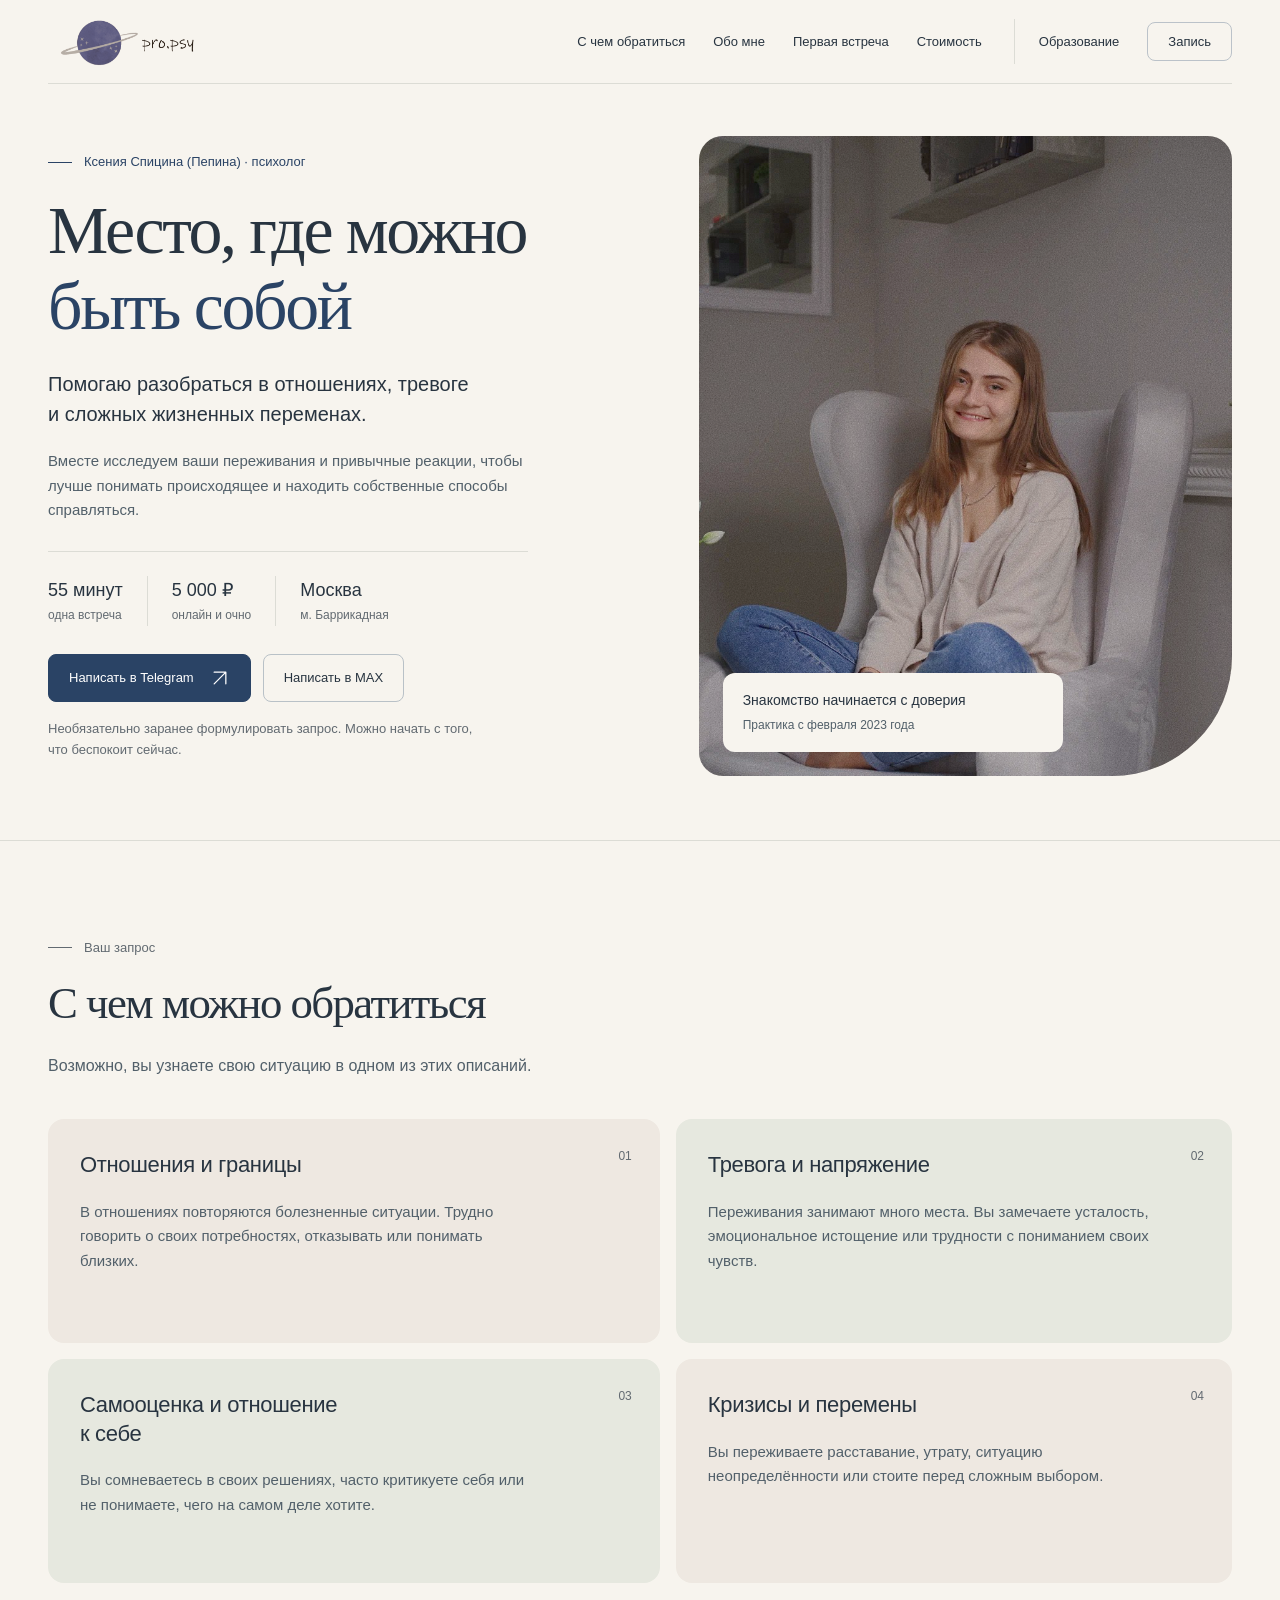
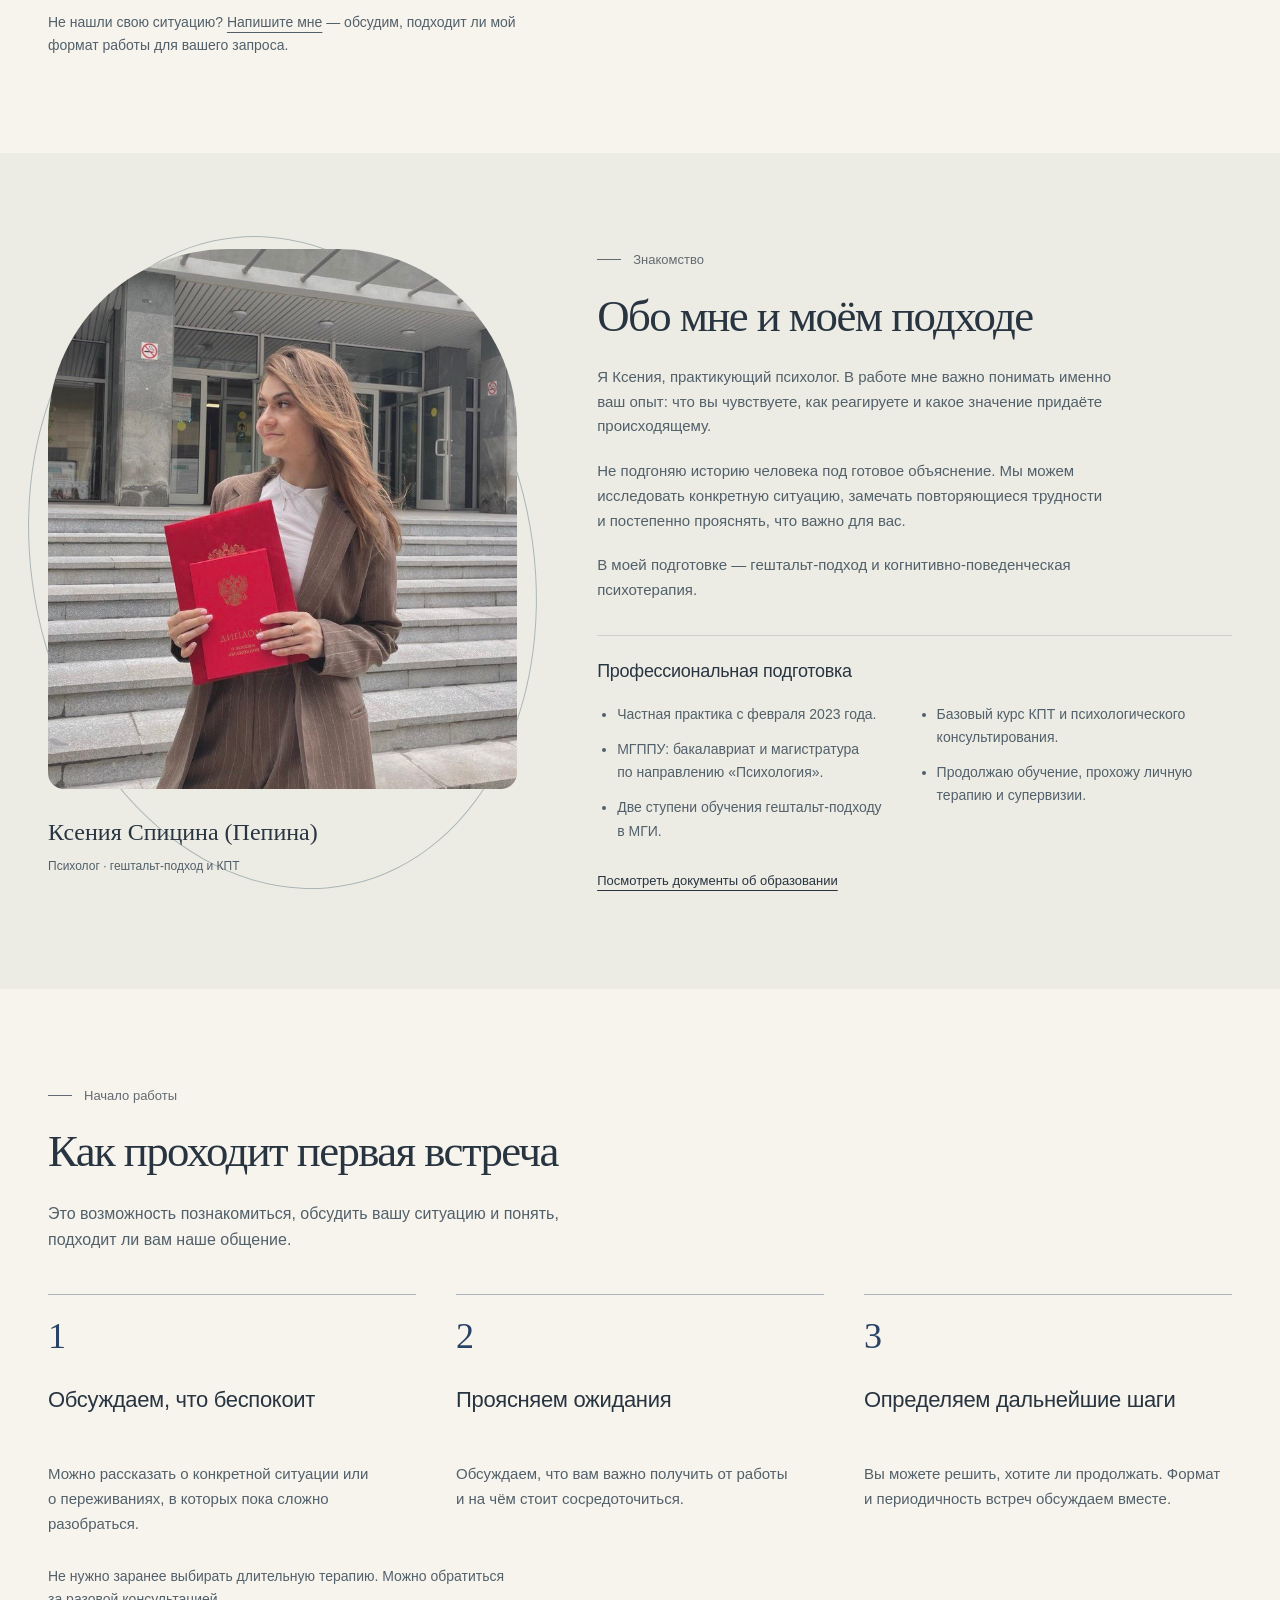
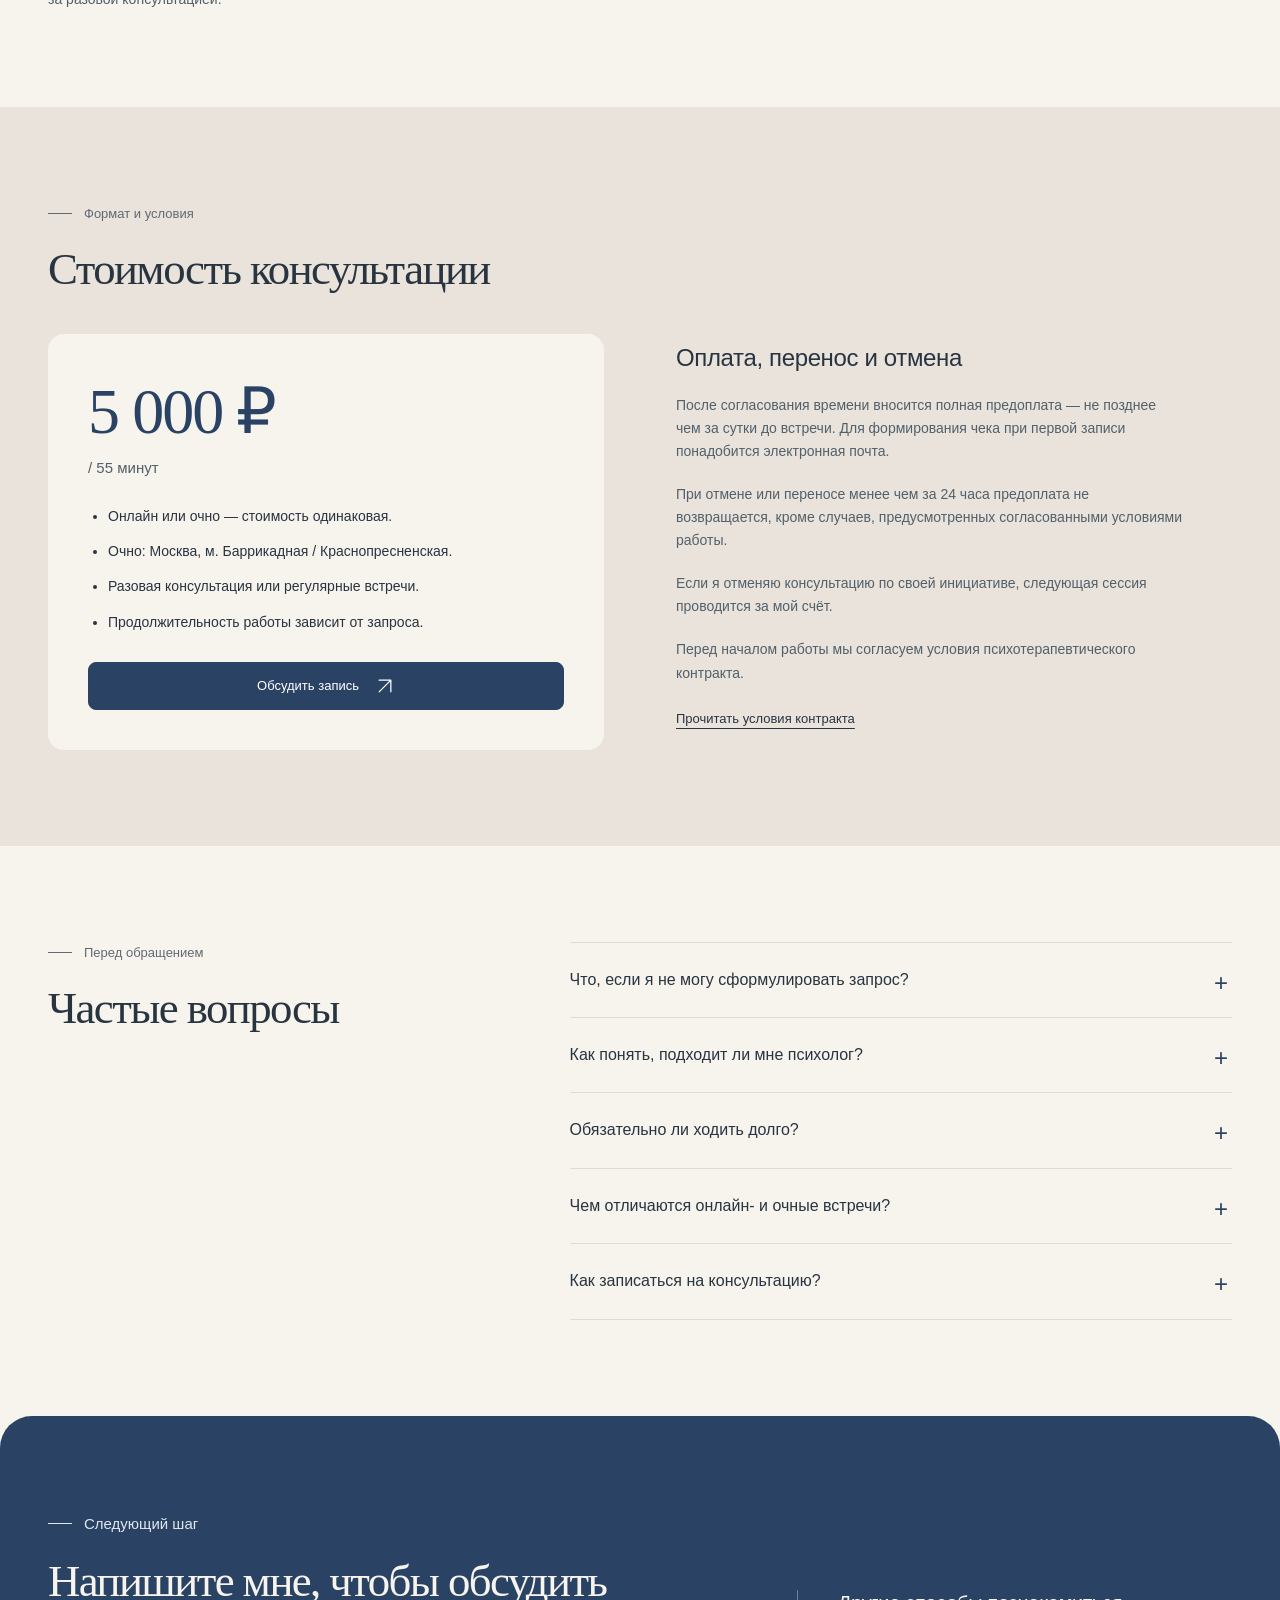
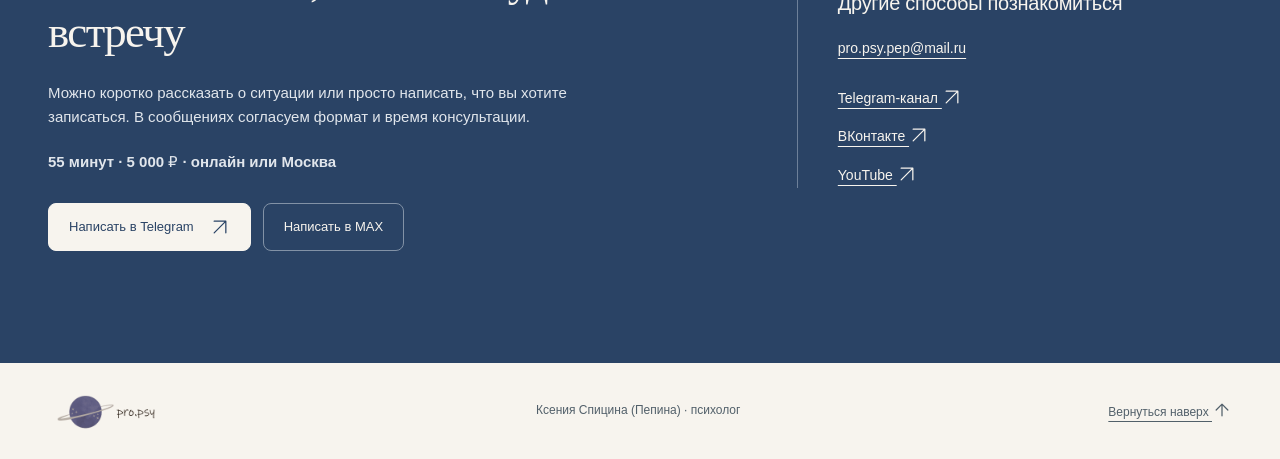
==== commit b1107843: "Refactor code structure for improved readability and maintainability" ====
--- a/index.html
+++ b/index.html
@@ -17,8 +17,10 @@
       <nav id="navigation" aria-label="Основная навигация">
         <a href="#requests">С&nbsp;чем обратиться</a>
         <a href="#about">Обо&nbsp;мне</a>
+        
         <a href="#first-session">Первая встреча</a>
         <a href="#terms">Стоимость</a>
+        <a class="page-nav-link" href="pages/documents.html">Образование</a>
         <a href="#contact">Запись</a>
       </nav>
     </div>
--- a/assets/css/main.css
+++ b/assets/css/main.css
@@ -44,3 +44,11 @@
 .button > .icon{width:20px;height:20px}
 .viewer-close .icon{vertical-align:middle}
 .viewer-help .icon{width:14px;height:14px;vertical-align:-3px}
+
+.secondary-header .header-inner{flex-wrap:wrap}.secondary-nav{display:flex;flex-direction:row;width:auto;gap:24px}.secondary-nav a,.secondary-nav a:last-child{padding:12px 0;border:0;border-radius:0;min-height:44px}.secondary-nav a[aria-current=page]{text-decoration:underline;text-underline-offset:6px}
+@media(max-width:699px){.secondary-header .header-inner{gap:8px 24px}.secondary-nav{gap:24px}.secondary-nav a{font-size:13px}}
+
+/* Separate the education page from the landing-page section links. */
+#navigation a[href="#contact"]{border:1px solid #bbc2c9;border-radius:8px;padding:8px 20px}
+#navigation .page-nav-link,.secondary-nav .page-nav-link{border:0;border-left:1px solid var(--line);border-radius:0;margin-left:4px;padding:12px 0 12px 24px}
+@media(max-width:699px){#navigation a[href="#contact"]{border:0;border-top:1px solid var(--line);border-radius:0;padding:12px 0}#navigation .page-nav-link{margin:8px 0 0;border-left:0;border-top:1px solid var(--line);padding:16px 0 12px}.secondary-nav .page-nav-link{margin-left:0;padding-left:24px}}
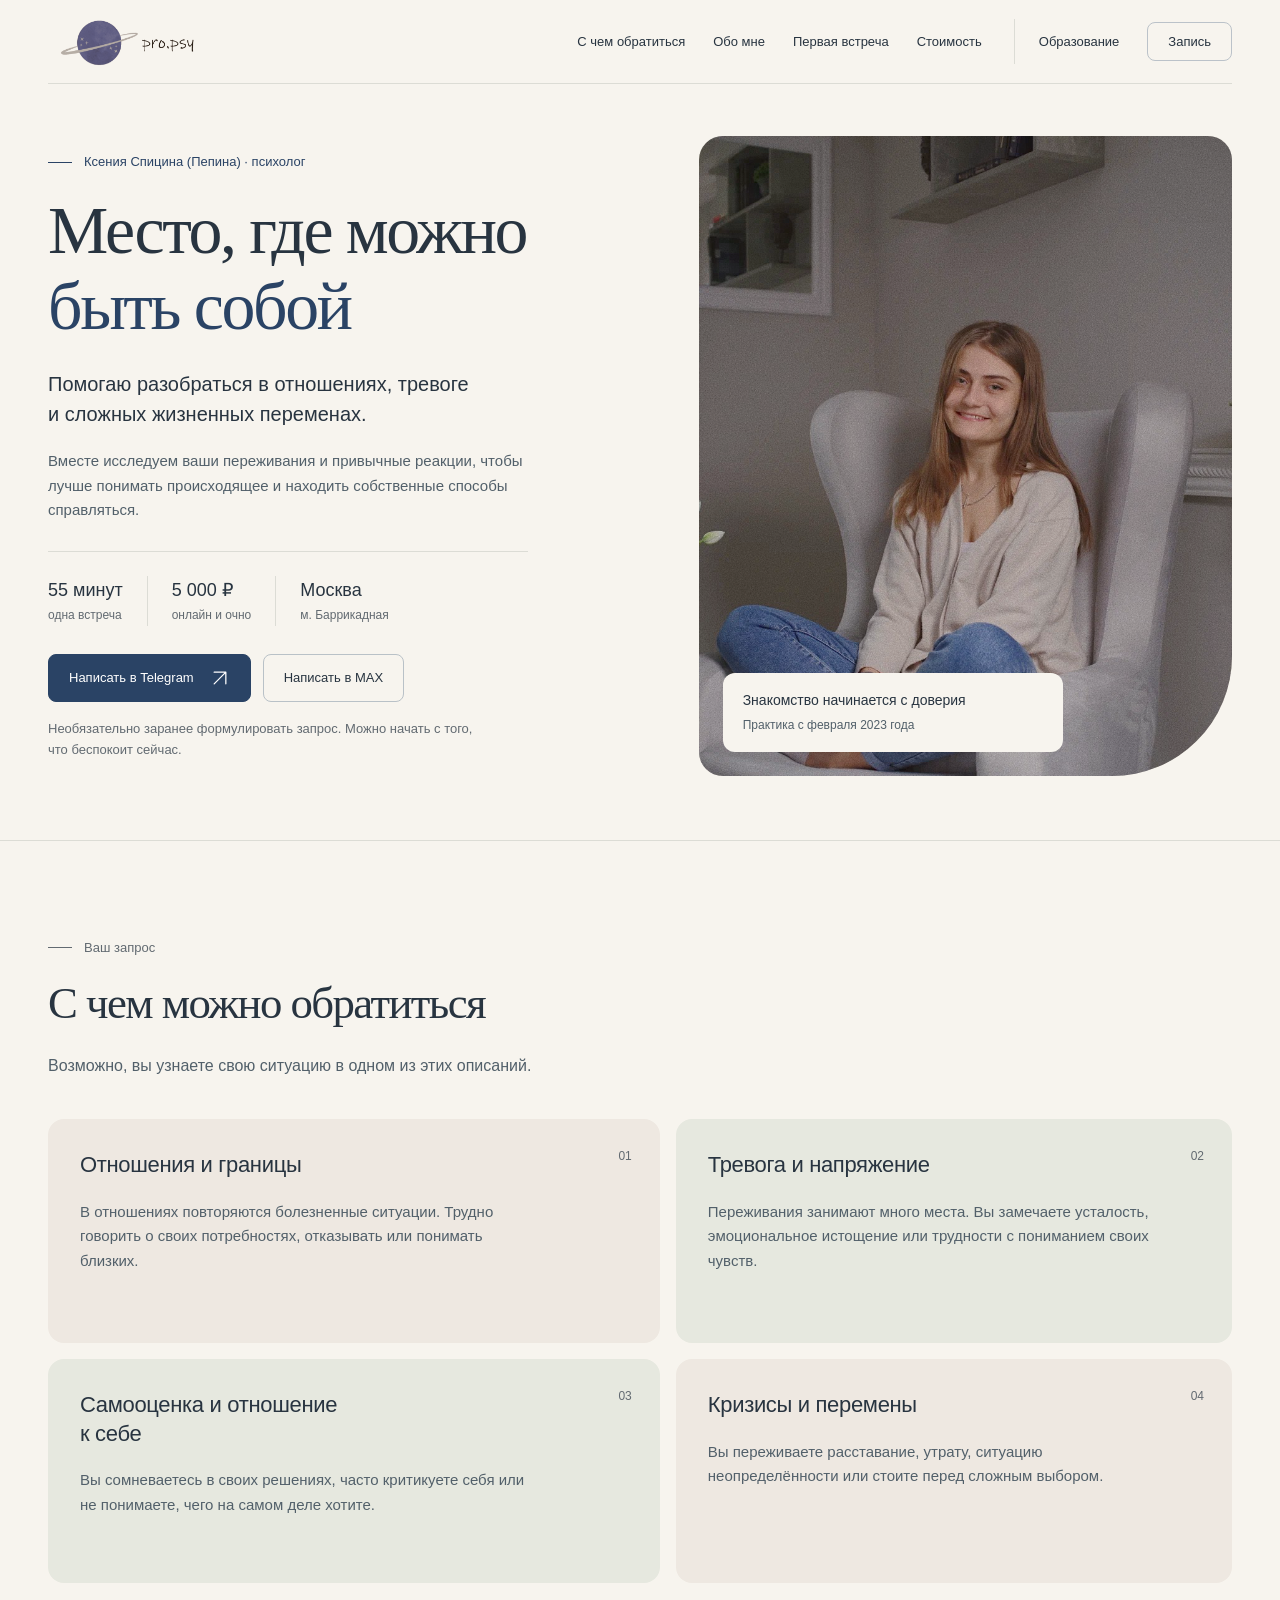
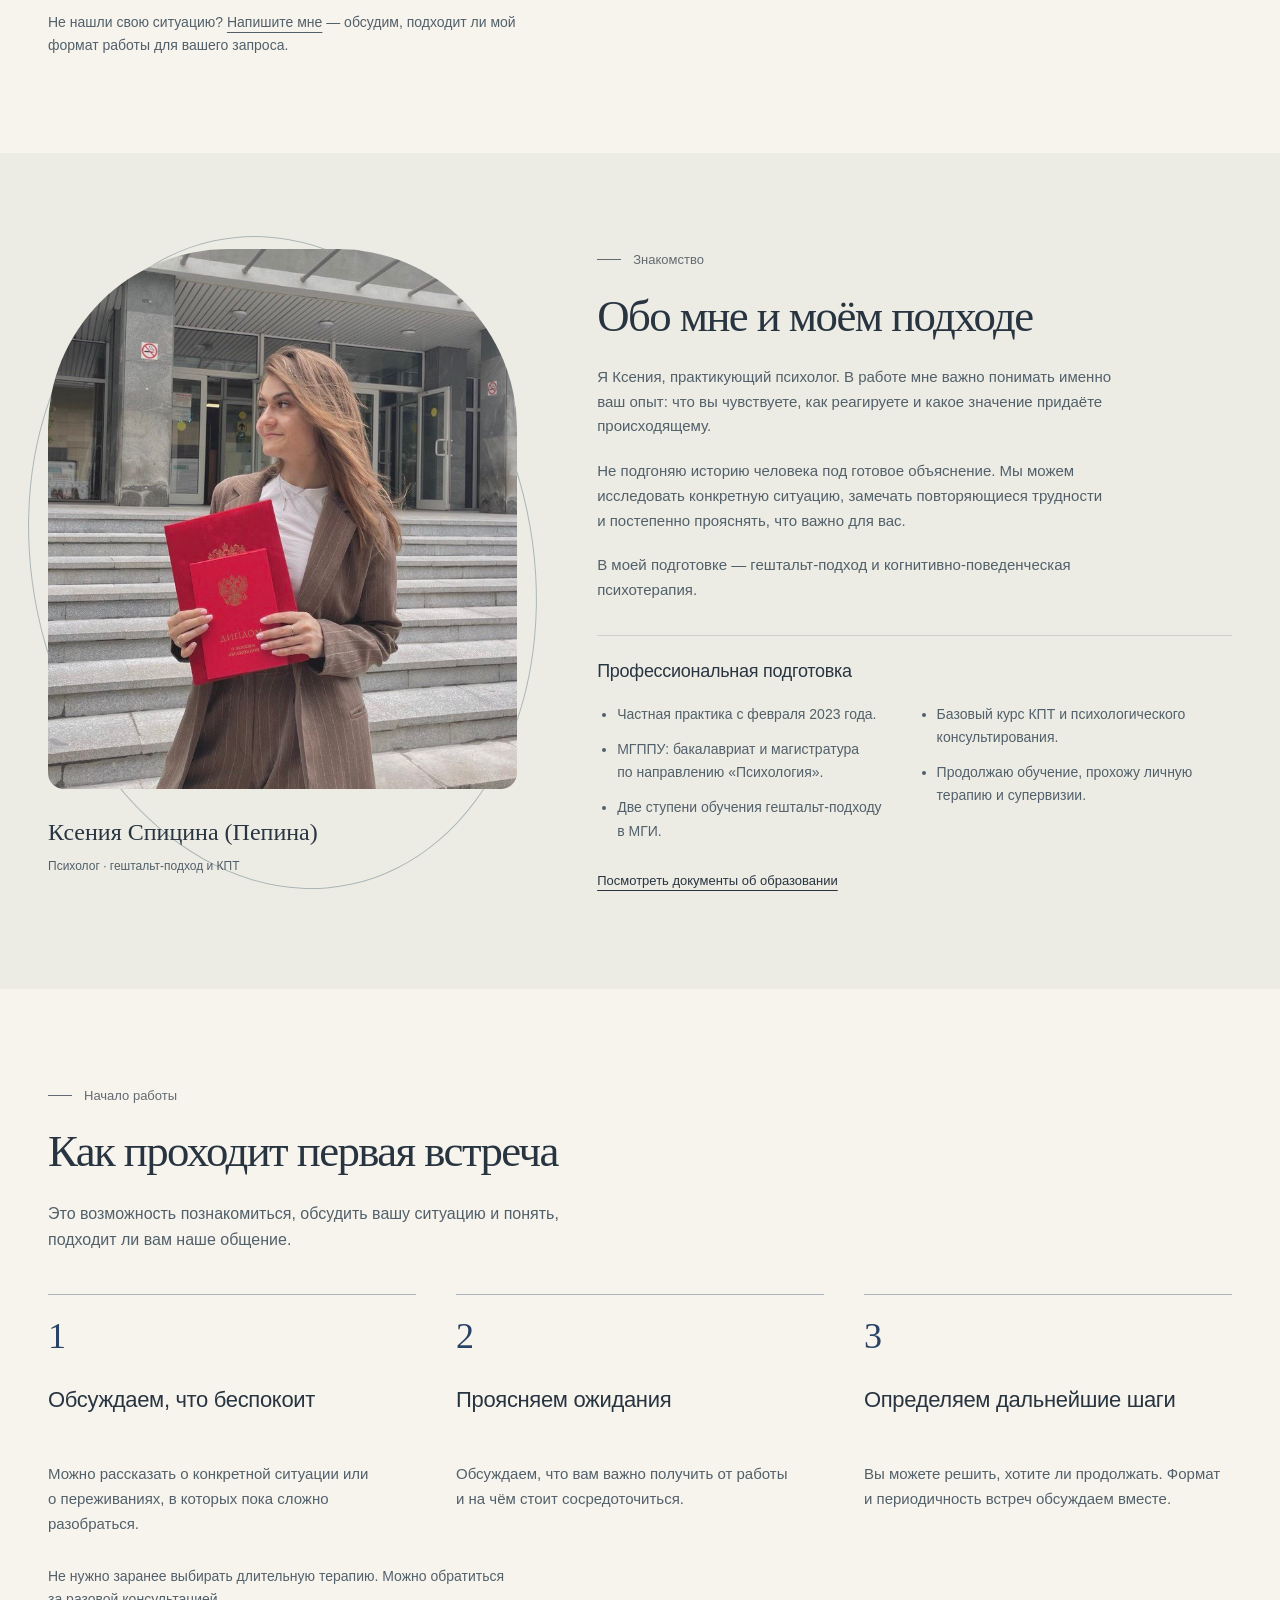
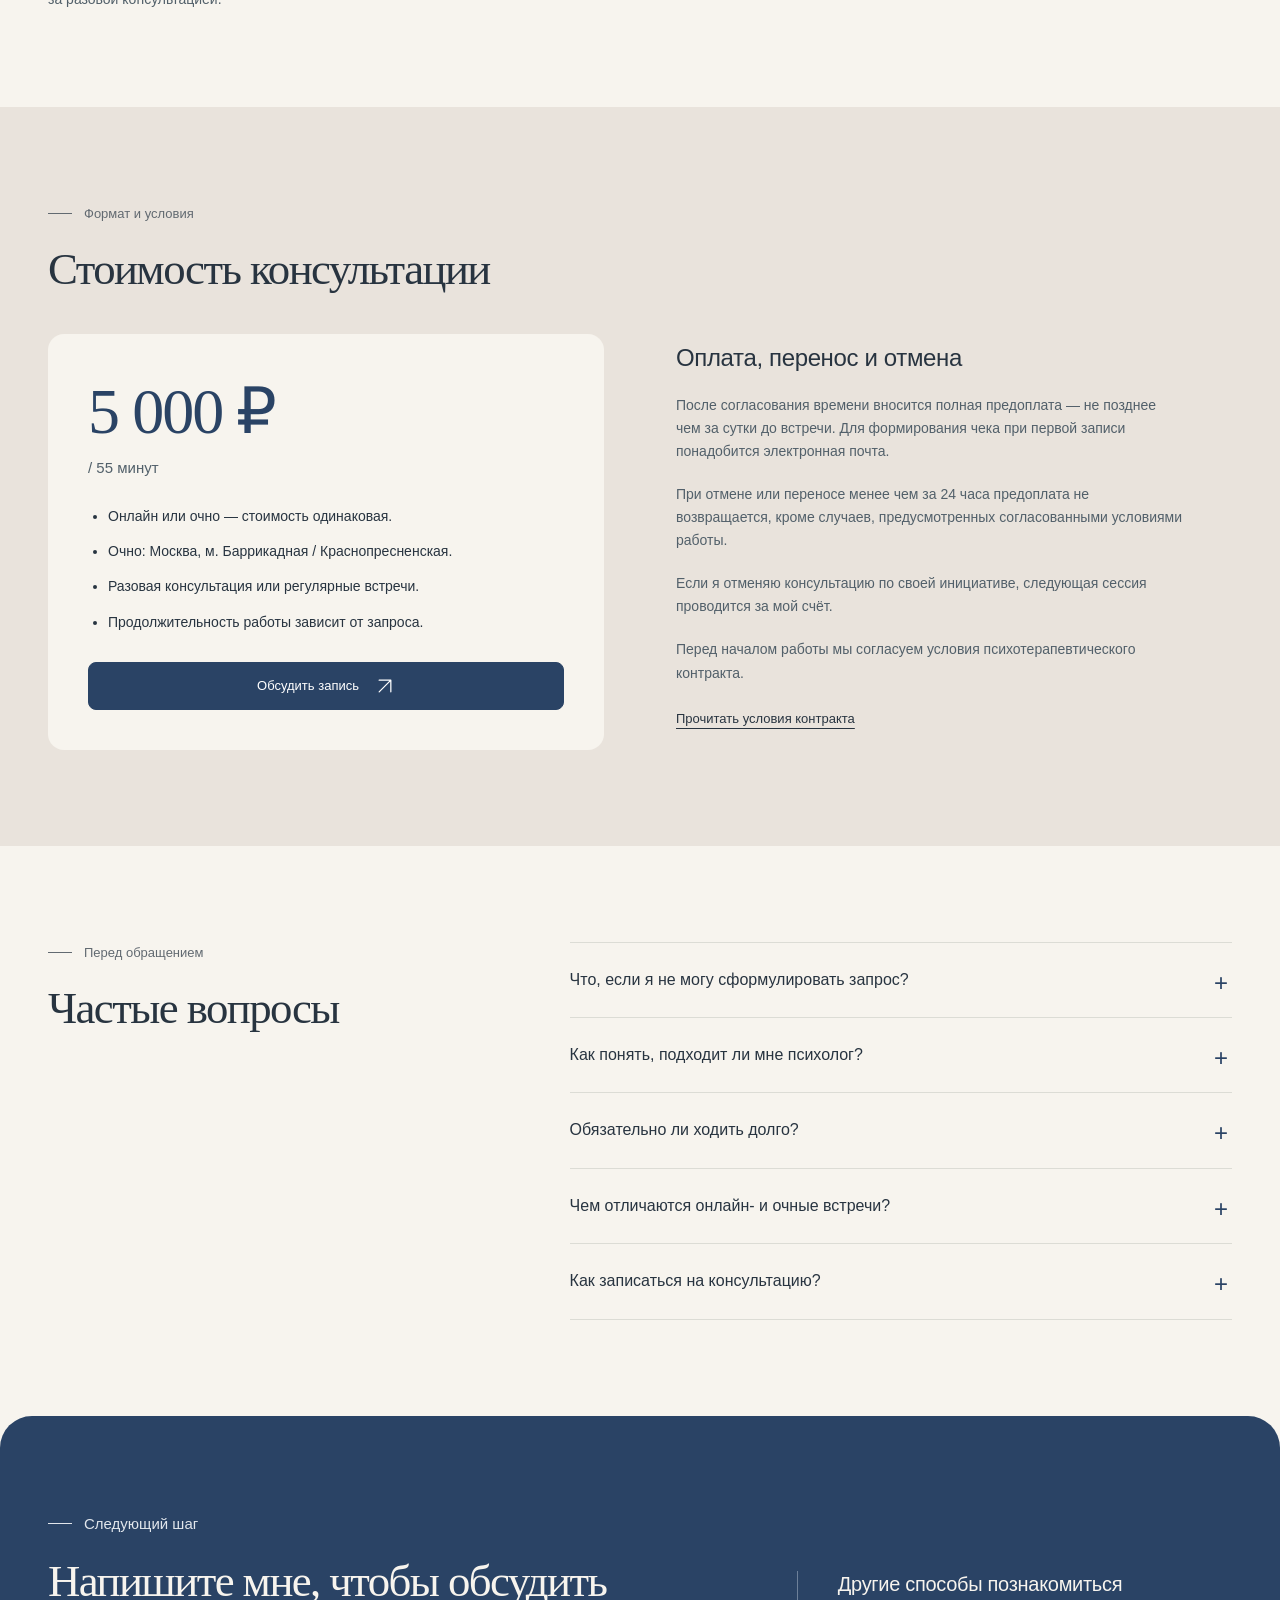
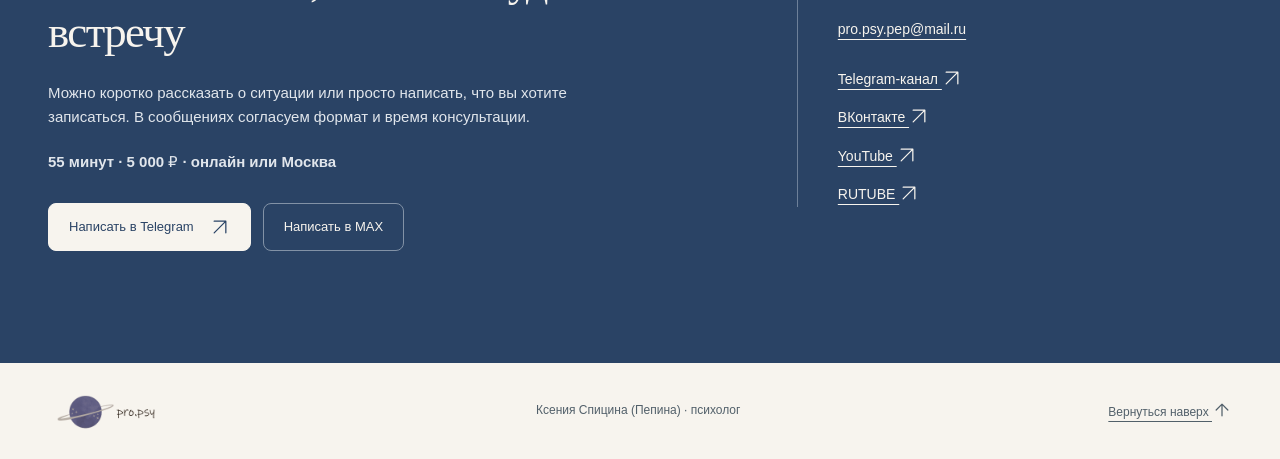
==== commit 4f13b57f: "feat: add RUTUBE link to contact section for enhanced connectivity" ====
--- a/index.html
+++ b/index.html
@@ -108,7 +108,7 @@
     <section class="section contact-section" id="contact" aria-labelledby="contact-title">
       <div class="container contact-grid">
         <div><p class="eyebrow">Следующий шаг</p><h2 id="contact-title">Напишите мне, чтобы обсудить встречу</h2><p>Можно коротко рассказать о&nbsp;ситуации или просто написать, что вы хотите записаться. В&nbsp;сообщениях согласуем формат и&nbsp;время консультации.</p><p><strong>55 минут · 5 000 ₽ · онлайн или Москва</strong></p><div class="actions"><a class="button button-primary" href="https://t.me/m/iA3tt5RNNGZi" target="_blank" rel="noopener noreferrer">Написать в&nbsp;Telegram<svg class="icon" width="20" height="20" viewBox="0 0 24 24" fill="none" stroke="currentColor" stroke-width="1.5" stroke-linecap="round" stroke-linejoin="round" aria-hidden="true" focusable="false"><path d="M5 19 19 5M5 5h14v14"/></svg></a><a class="button" href="https://max.ru/u/f9LHodD0cOIw4wx8JO_d2T4pbhQFmd4aAjoxw7o9Bwv7mgAZlsTpVeLbJVQ" target="_blank" rel="noopener noreferrer">Написать в&nbsp;MAX</a></div></div>
-        <aside class="contact-alternative"><h3>Другие способы познакомиться</h3><p><a href="mailto:pro.psy.pep@mail.ru">pro.psy.pep@mail.ru</a></p><ul class="social-links"><li><a href="https://t.me/propsy_ks" target="_blank" rel="noopener noreferrer">Telegram-канал <svg class="icon" width="20" height="20" viewBox="0 0 24 24" fill="none" stroke="currentColor" stroke-width="1.5" stroke-linecap="round" stroke-linejoin="round" aria-hidden="true" focusable="false"><path d="M5 19 19 5M5 5h14v14"/></svg></a></li><li><a href="https://vk.com/propsypep" target="_blank" rel="noopener noreferrer">ВКонтакте <svg class="icon" width="20" height="20" viewBox="0 0 24 24" fill="none" stroke="currentColor" stroke-width="1.5" stroke-linecap="round" stroke-linejoin="round" aria-hidden="true" focusable="false"><path d="M5 19 19 5M5 5h14v14"/></svg></a></li><li><a href="https://youtube.com/channel/UCKXf6ArMAJvuZA9dN64VPMA" target="_blank" rel="noopener noreferrer">YouTube <svg class="icon" width="20" height="20" viewBox="0 0 24 24" fill="none" stroke="currentColor" stroke-width="1.5" stroke-linecap="round" stroke-linejoin="round" aria-hidden="true" focusable="false"><path d="M5 19 19 5M5 5h14v14"/></svg></a></li></ul></aside>
+        <aside class="contact-alternative"><h3>Другие способы познакомиться</h3><p><a href="mailto:pro.psy.pep@mail.ru">pro.psy.pep@mail.ru</a></p><ul class="social-links"><li><a href="https://t.me/propsy_ks" target="_blank" rel="noopener noreferrer">Telegram-канал <svg class="icon" width="20" height="20" viewBox="0 0 24 24" fill="none" stroke="currentColor" stroke-width="1.5" stroke-linecap="round" stroke-linejoin="round" aria-hidden="true" focusable="false"><path d="M5 19 19 5M5 5h14v14"/></svg></a></li><li><a href="https://vk.com/propsypep" target="_blank" rel="noopener noreferrer">ВКонтакте <svg class="icon" width="20" height="20" viewBox="0 0 24 24" fill="none" stroke="currentColor" stroke-width="1.5" stroke-linecap="round" stroke-linejoin="round" aria-hidden="true" focusable="false"><path d="M5 19 19 5M5 5h14v14"/></svg></a></li><li><a href="https://youtube.com/channel/UCKXf6ArMAJvuZA9dN64VPMA" target="_blank" rel="noopener noreferrer">YouTube <svg class="icon" width="20" height="20" viewBox="0 0 24 24" fill="none" stroke="currentColor" stroke-width="1.5" stroke-linecap="round" stroke-linejoin="round" aria-hidden="true" focusable="false"><path d="M5 19 19 5M5 5h14v14"/></svg></a></li><li><a href="https://rutube.ru/channel/17783501/" target="_blank" rel="noopener noreferrer">RUTUBE <svg class="icon" width="20" height="20" viewBox="0 0 24 24" fill="none" stroke="currentColor" stroke-width="1.5" stroke-linecap="round" stroke-linejoin="round" aria-hidden="true" focusable="false"><path d="M5 19 19 5M5 5h14v14"/></svg></a></li></ul></aside>
       </div>
     </section>
   </main>
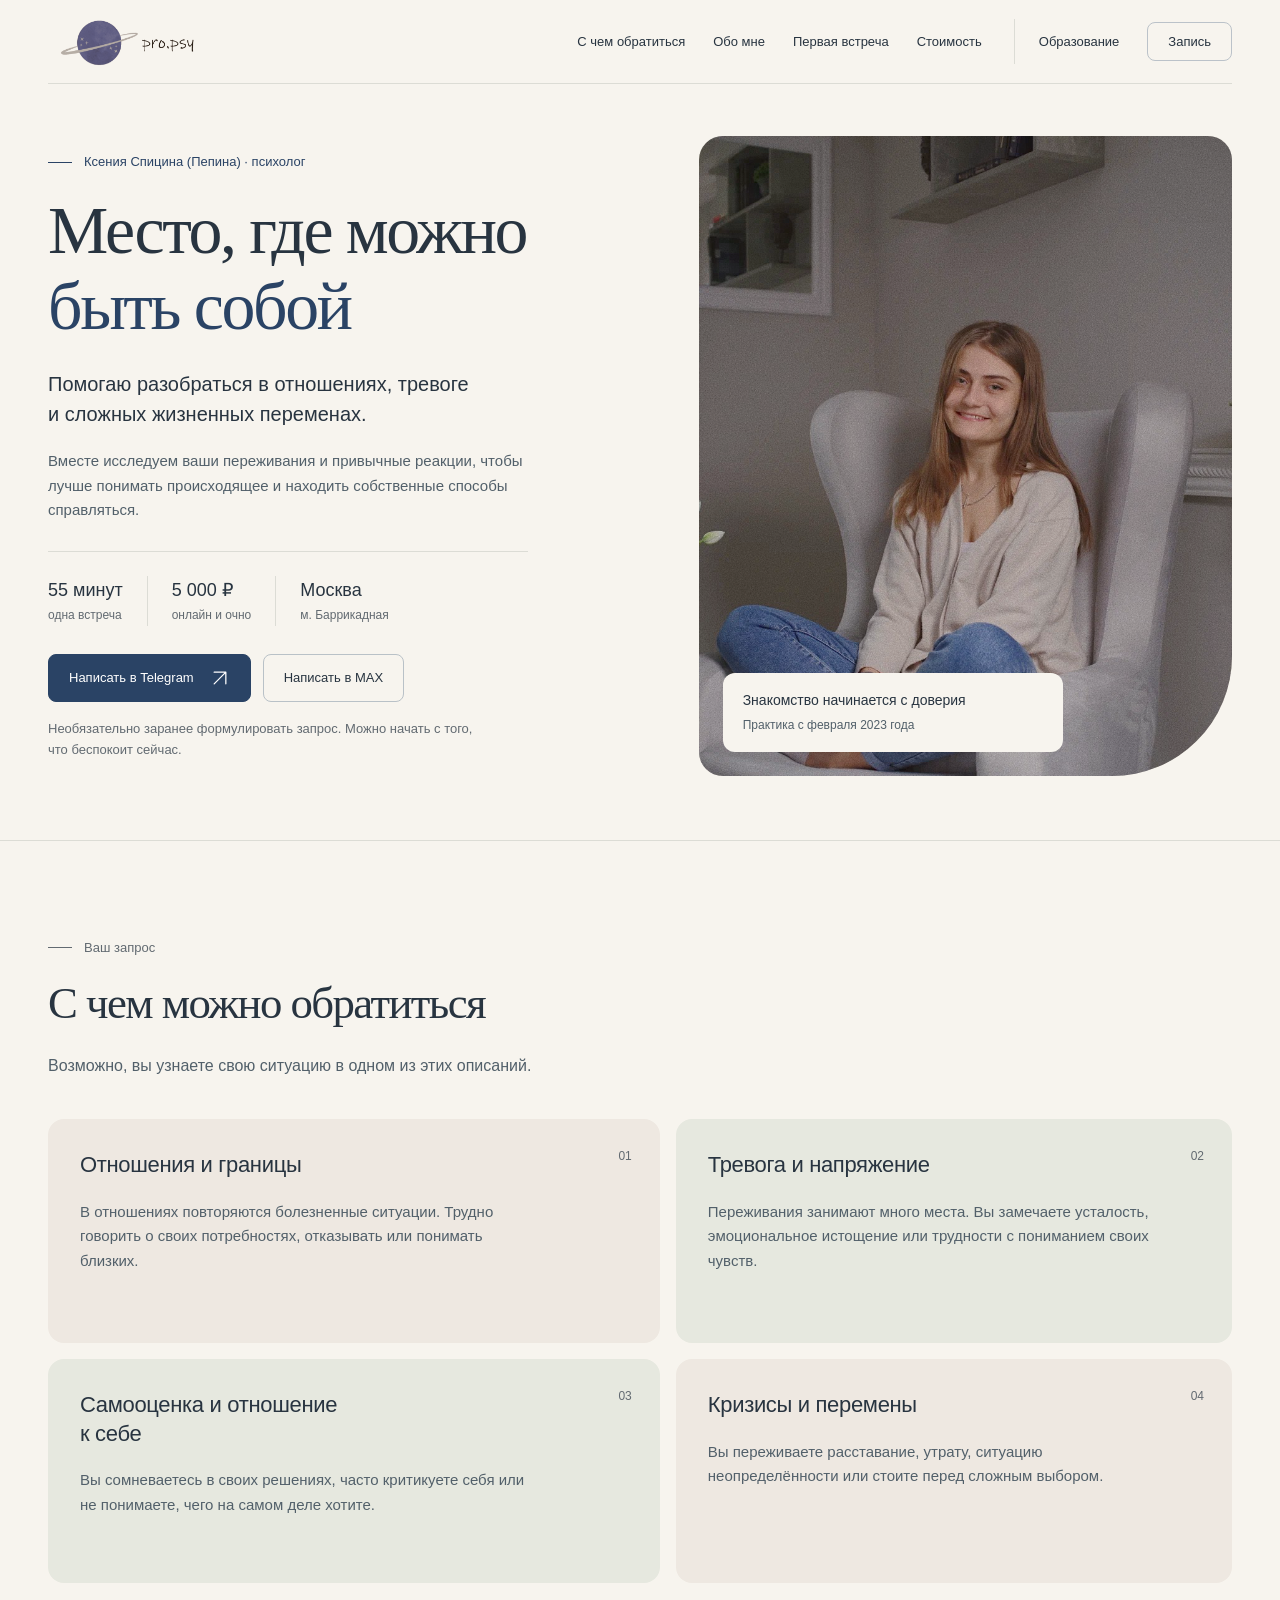
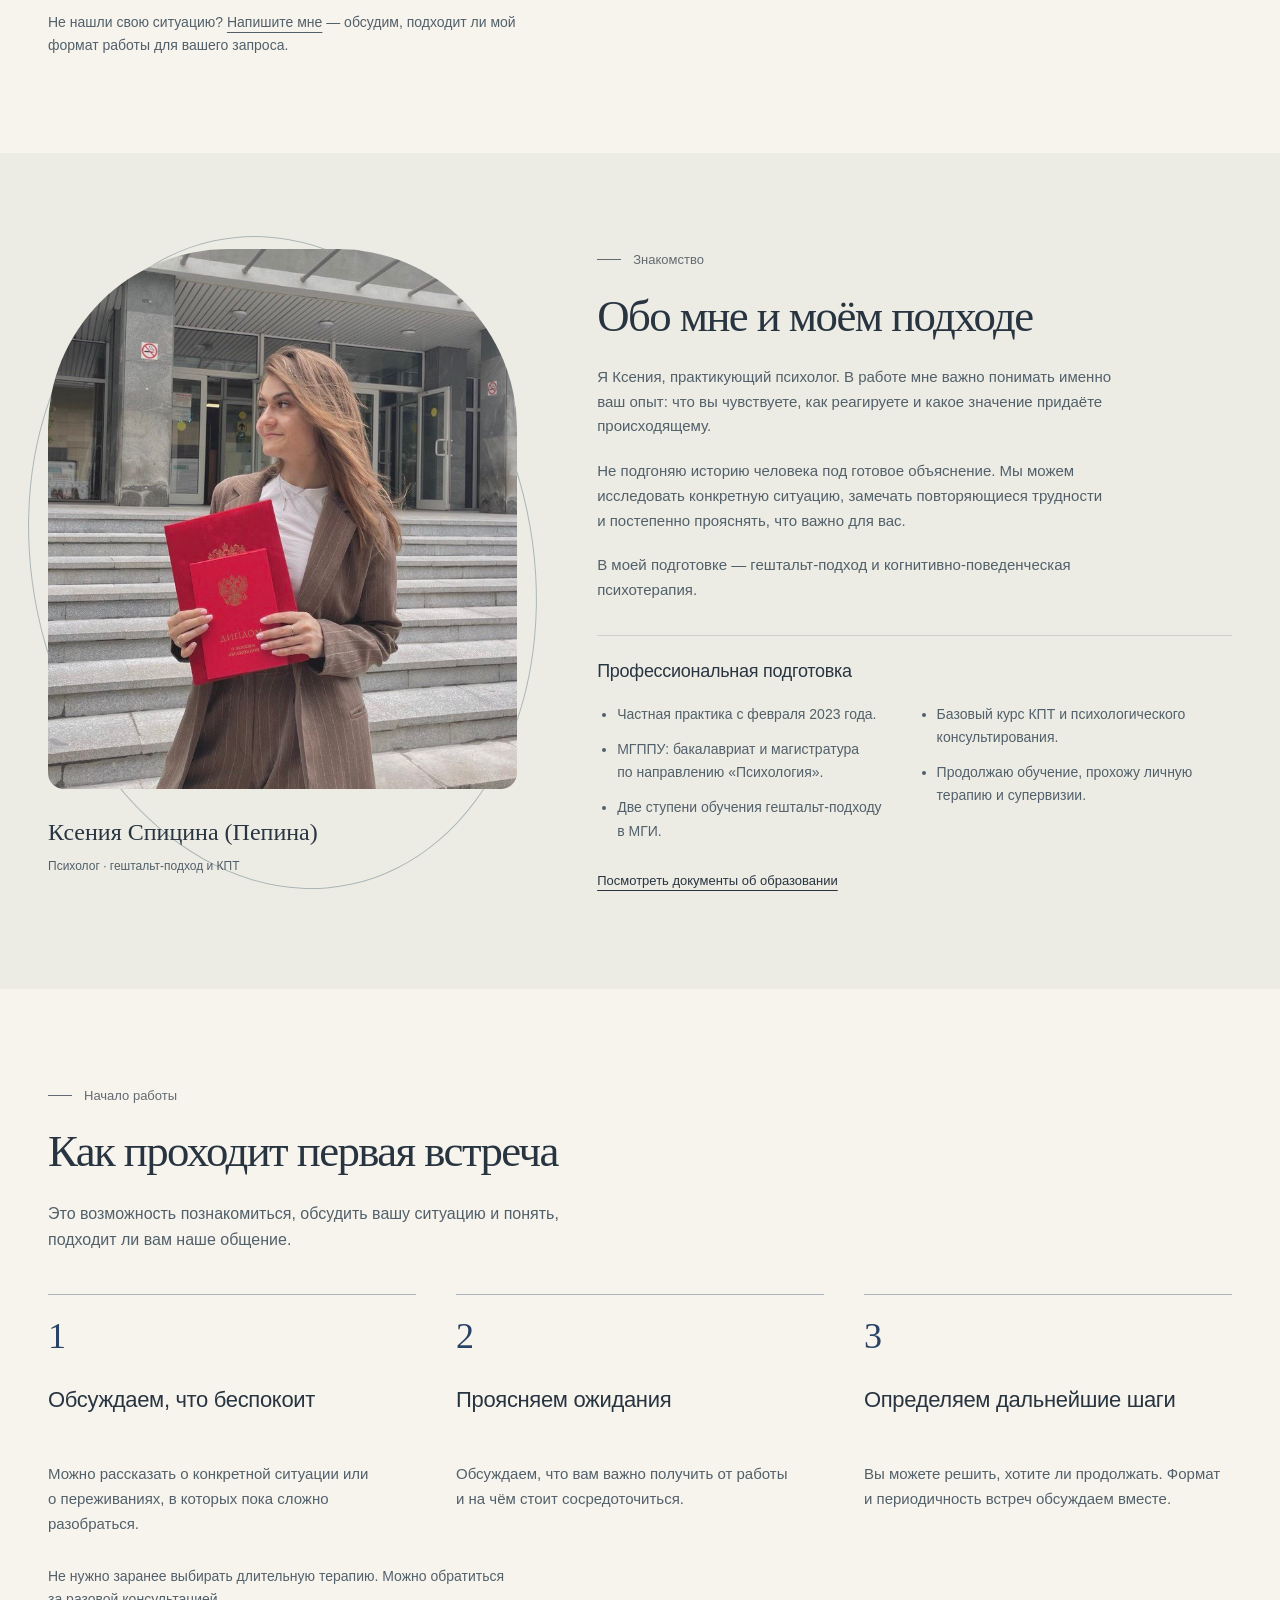
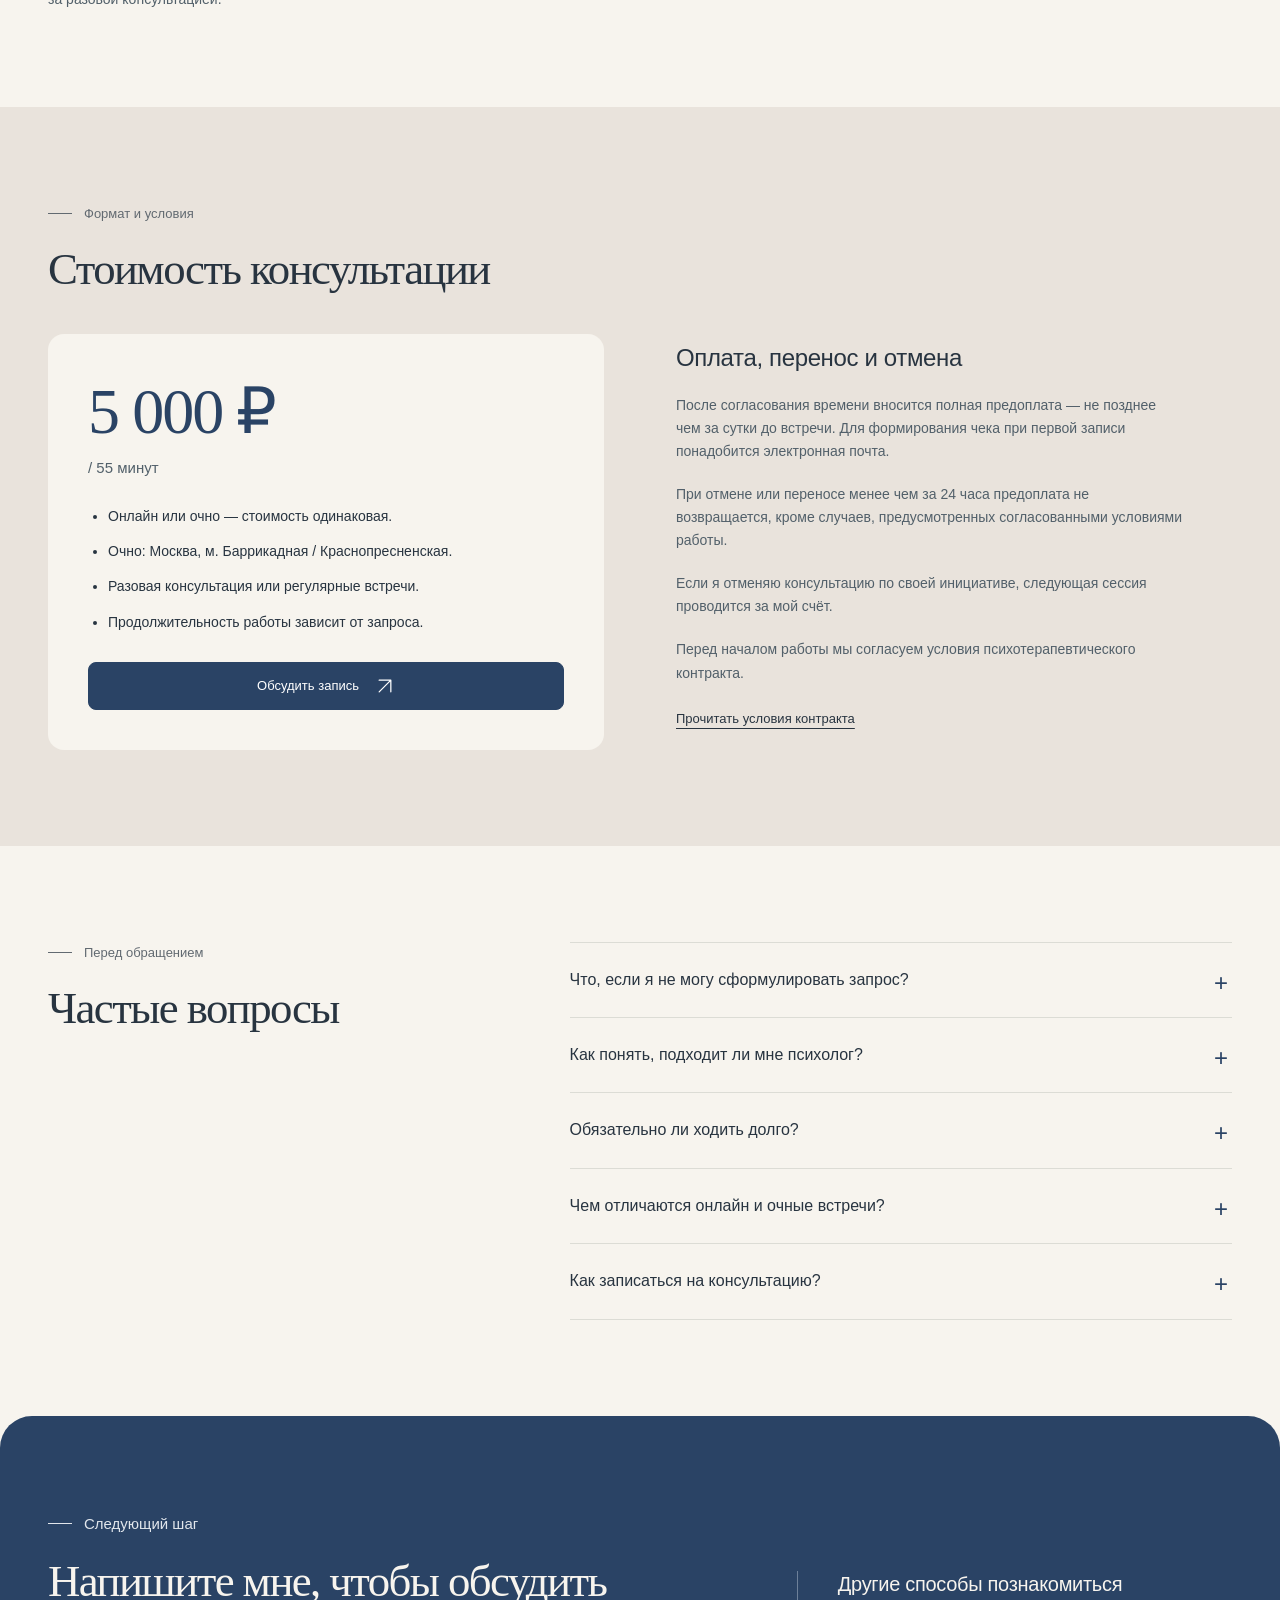
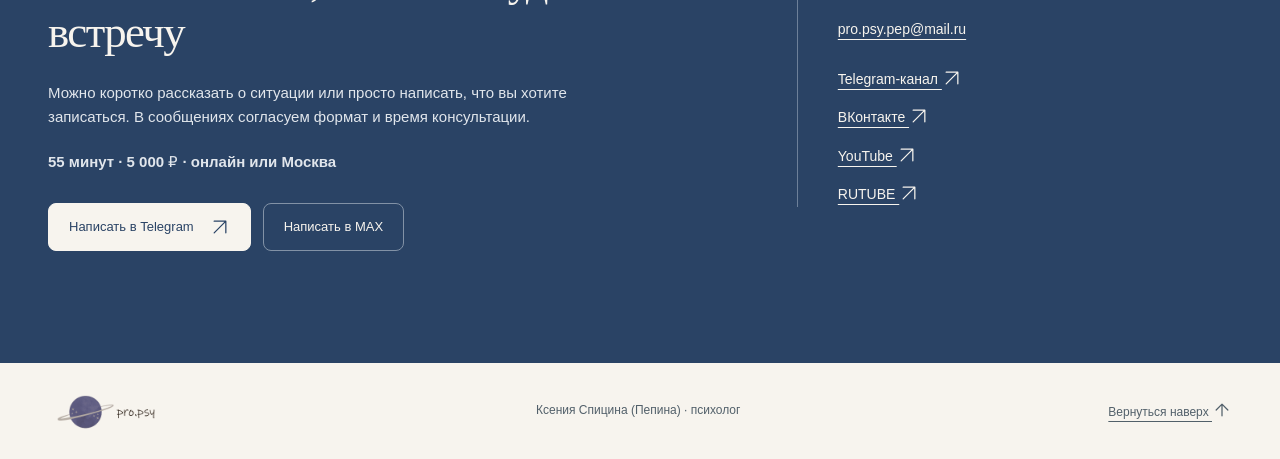
==== commit 249134de: "fix: correct wording in FAQ section for clarity" ====
--- a/index.html
+++ b/index.html
@@ -99,7 +99,7 @@
           <details><summary>Что, если я не могу сформулировать запрос?</summary><p>Можно начать с&nbsp;того, что занимает больше всего места в&nbsp;вашей жизни сейчас. Мы постепенно разберёмся, что для&nbsp;вас важно.</p></details>
           <details><summary>Как понять, подходит ли мне психолог?</summary><p>На&nbsp;первой встрече вы сможете познакомиться со&nbsp;мной, обсудить ожидания и&nbsp;оценить, насколько вам подходит формат общения. Решение о&nbsp;продолжении остаётся за&nbsp;вами.</p></details>
           <details><summary>Обязательно ли ходить долго?</summary><p>Нет. Возможна разовая консультация или работа с&nbsp;конкретным запросом. Если потребуется более продолжительная работа, обсудим её отдельно. Единого срока для&nbsp;всех нет.</p></details>
-          <details><summary>Чем отличаются онлайн- и&nbsp;очные встречи?</summary><p>Стоимость и&nbsp;длительность одинаковые: 5 000 ₽ за&nbsp;55 минут. Онлайн мы встречаемся дистанционно, очно — в&nbsp;Москве, в&nbsp;районе м. Баррикадная / Краснопресненская. Организационные детали согласуем при&nbsp;записи.</p></details>
+          <details><summary>Чем отличаются онлайн и&nbsp;очные встречи?</summary><p>Стоимость и&nbsp;длительность одинаковые: 5 000 ₽ за&nbsp;55 минут. Онлайн мы встречаемся дистанционно, очно — в&nbsp;Москве, в&nbsp;районе м. Баррикадная / Краснопресненская. Организационные детали согласуем при&nbsp;записи.</p></details>
           <details><summary>Как записаться на&nbsp;консультацию?</summary><p>Напишите мне в&nbsp;Telegram или MAX. Мы обсудим ваш запрос, формат и&nbsp;время встречи, затем согласуем условия и&nbsp;оплату.</p></details>
         </div>
       </div>
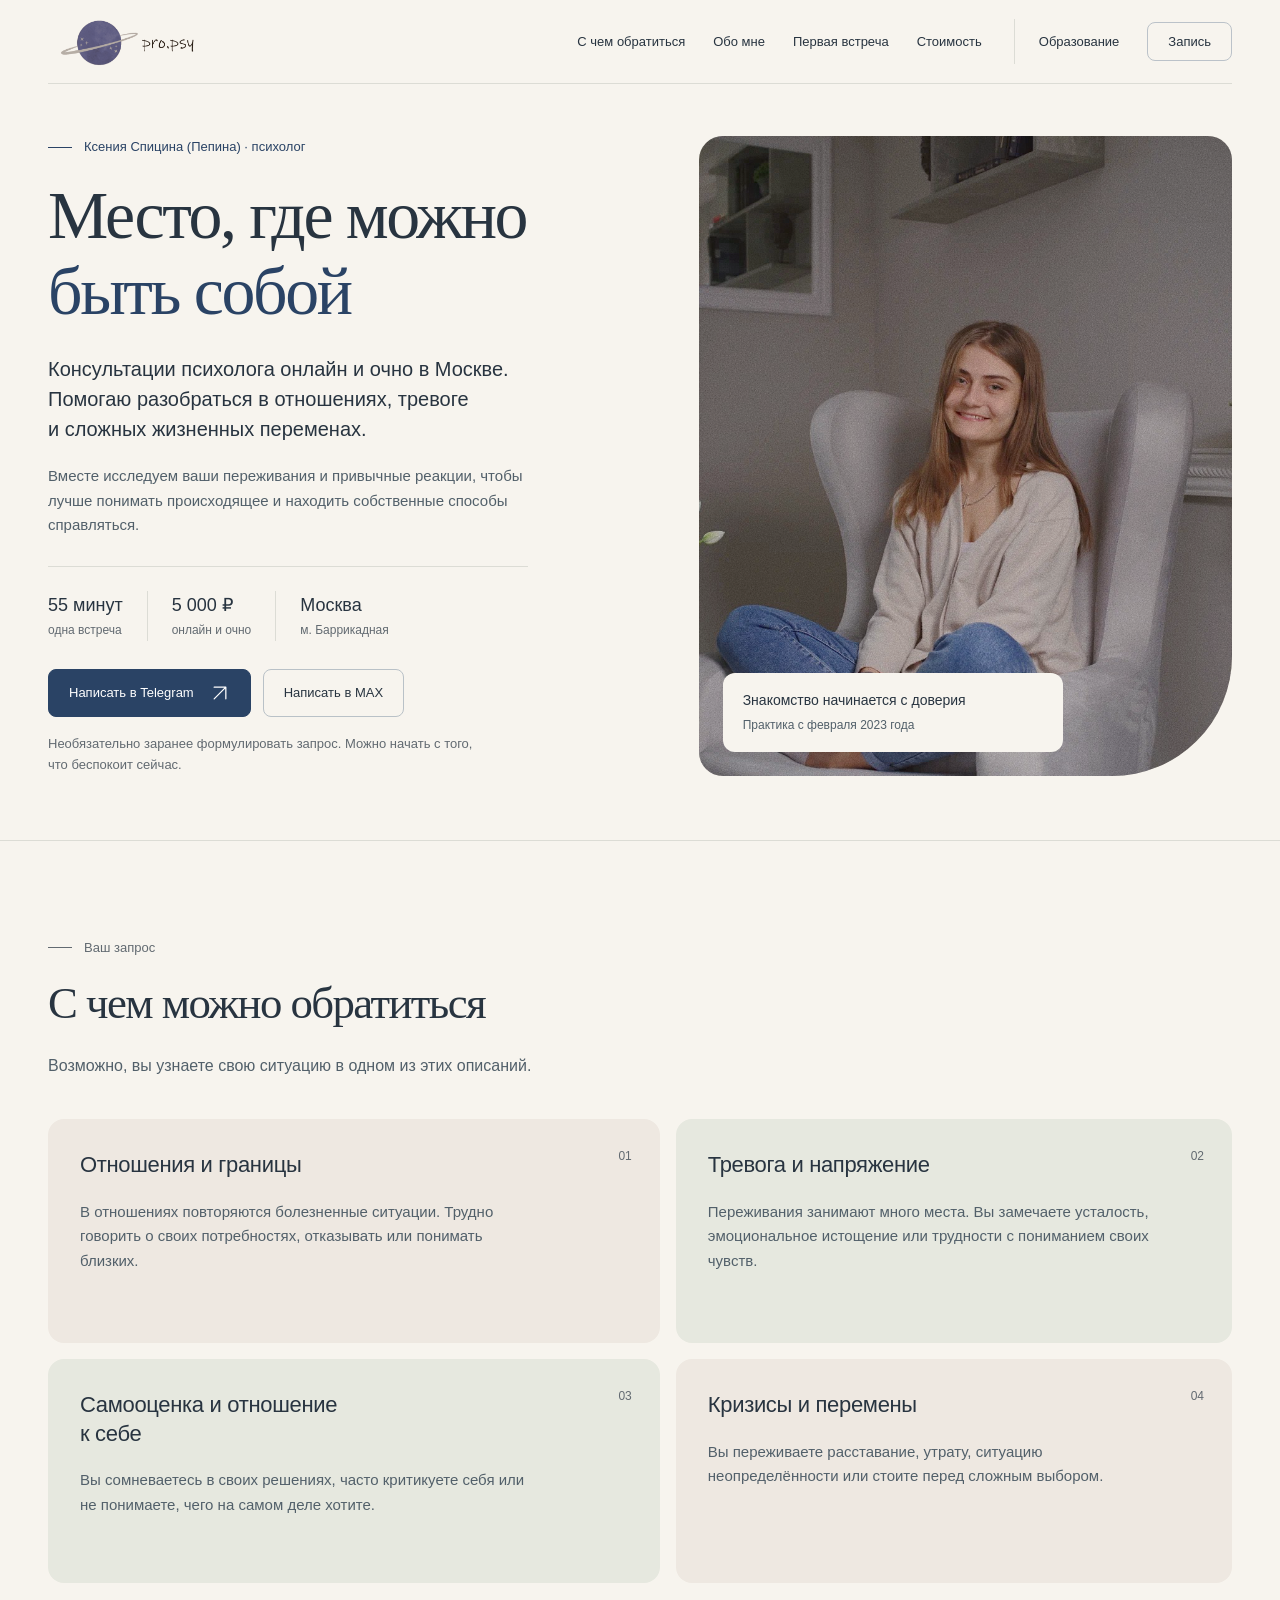
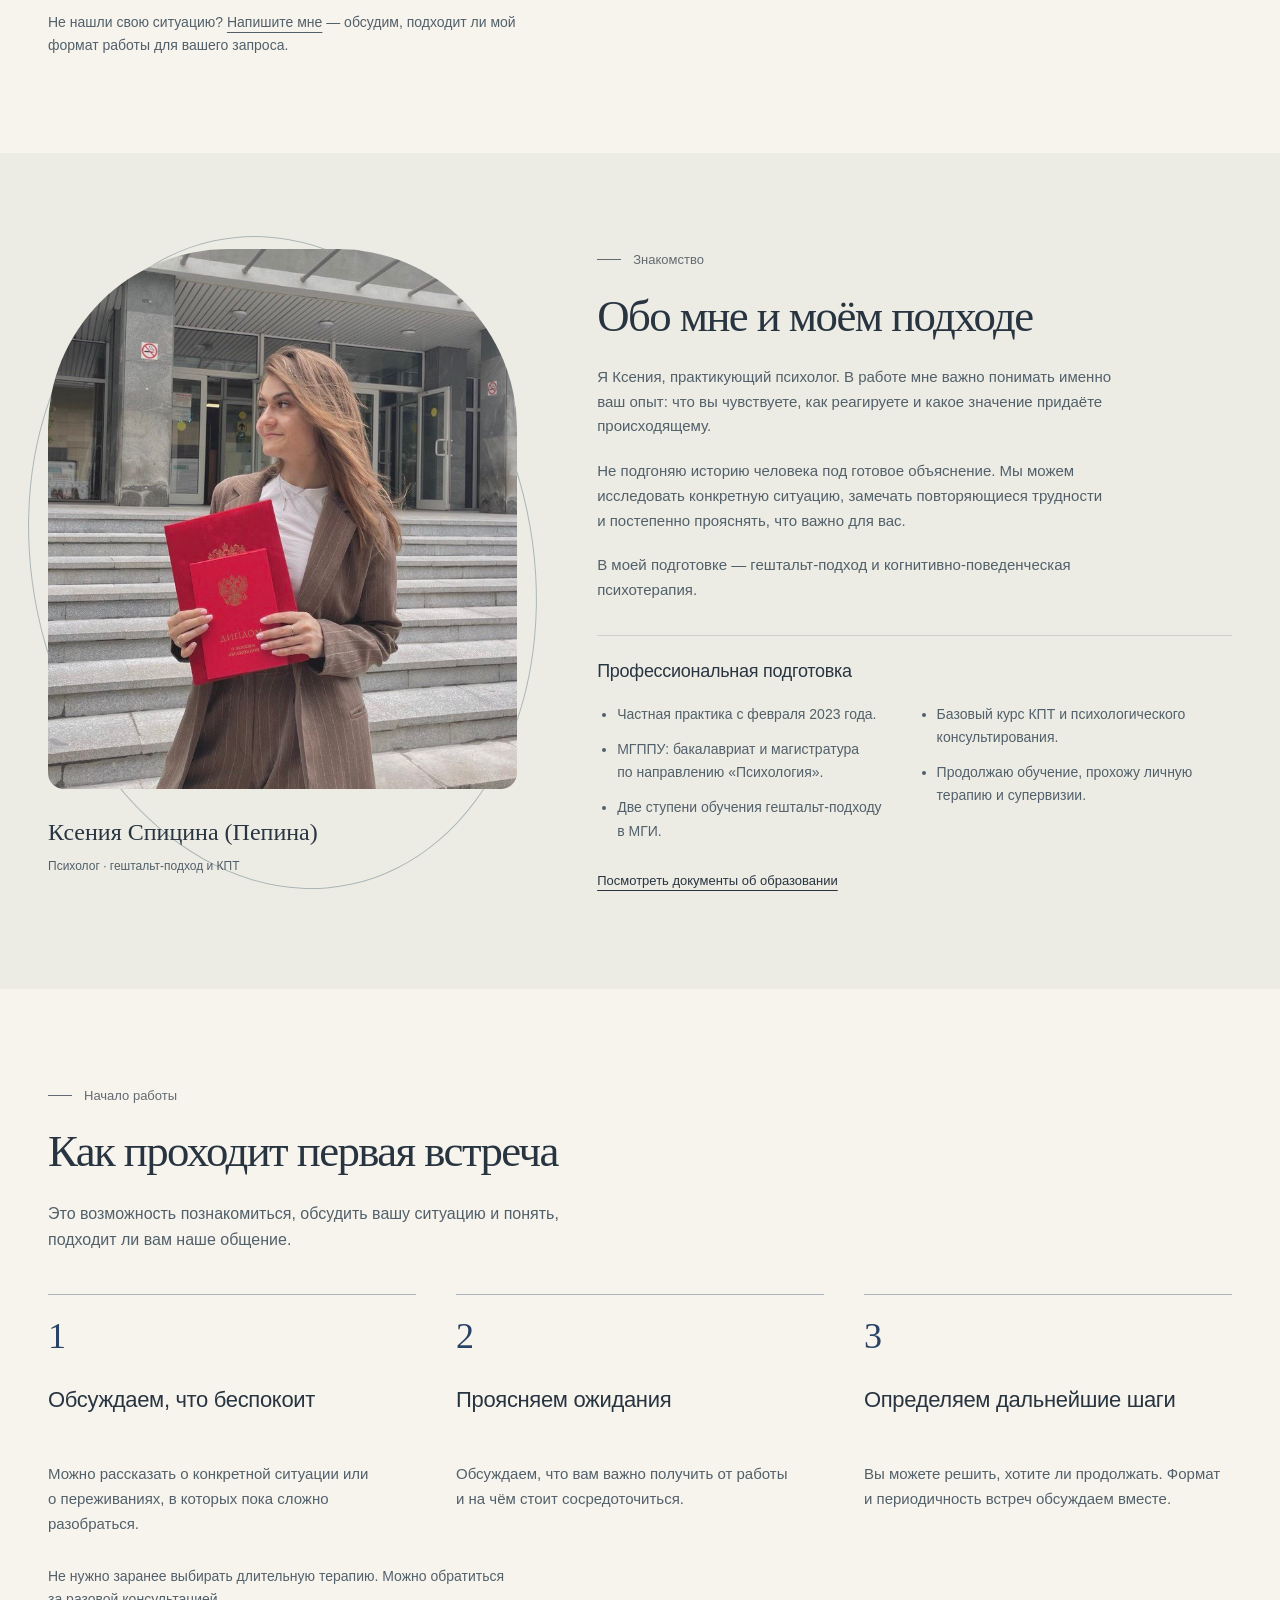
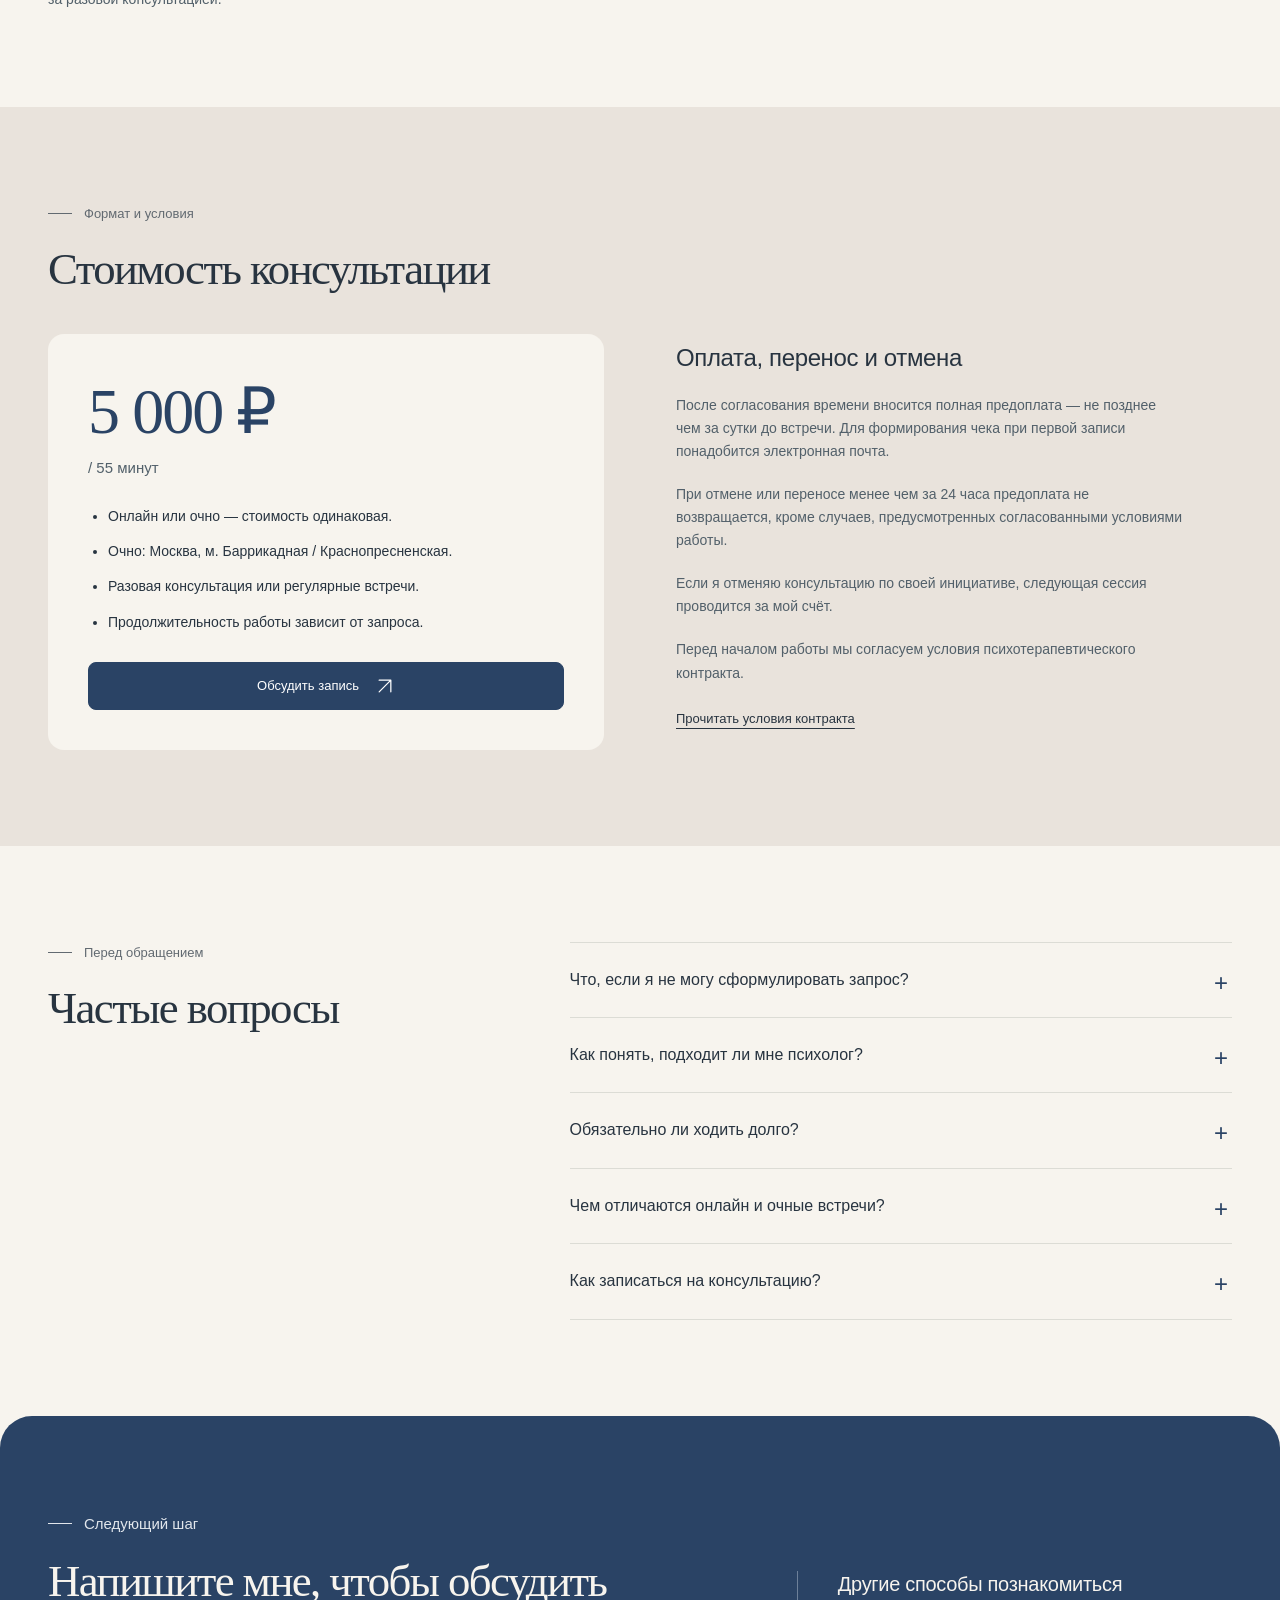
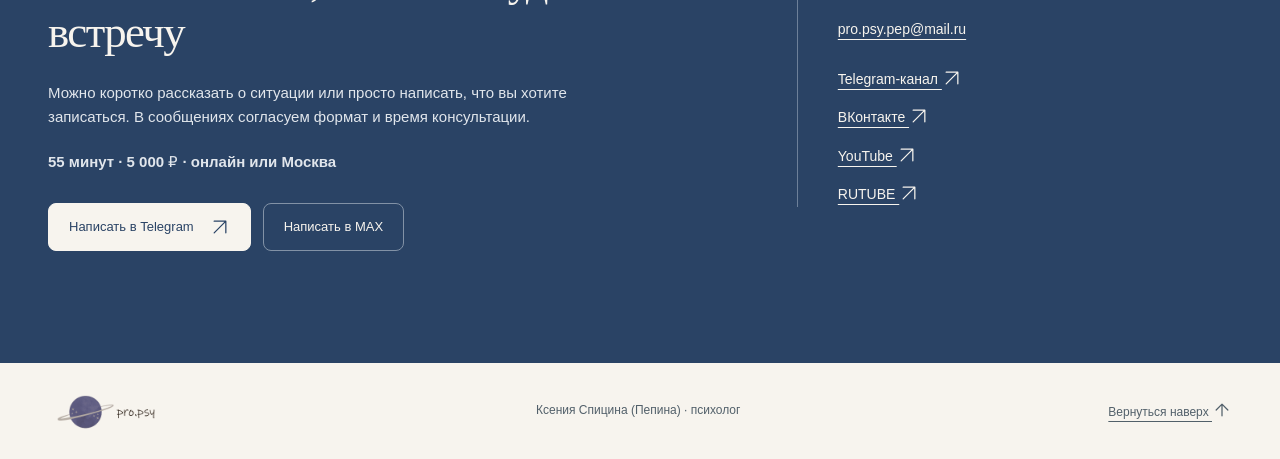
==== commit 2e6d3ff2: "Add robots.txt and sitemap.xml for SEO optimization - Created robots.txt to allow all user agents an" ====
--- a/index.html
+++ b/index.html
@@ -4,11 +4,98 @@
   <meta charset="utf-8">
   <meta name="viewport" content="width=device-width, initial-scale=1">
   <meta name="description" content="Психолог Ксения Спицина (Пепина). Онлайн и очно в Москве. Консультация 55 минут — 5 000 ₽. Направления работы, образование и условия записи.">
-  <title>Психолог Ксения Спицина (Пепина) — консультации</title>
+  <title>Психолог Ксения Спицина (Пепина) — онлайн и в Москве</title><link rel="icon" href="favicon.ico" sizes="any"><link rel="icon" type="image/png" sizes="32x32" href="assets/images/favicon-32.png"><link rel="apple-touch-icon" sizes="180x180" href="assets/images/apple-touch-icon.png">
   <link rel="stylesheet" href="assets/css/main.css">
   <script src="assets/js/main.js" defer></script>
+
+<link rel="canonical" href="https://kseniaspitsina.ru/">
+<meta property="og:type" content="website">
+<meta property="og:locale" content="ru_RU">
+<meta property="og:title" content="Психолог Ксения Спицина (Пепина) — онлайн и в Москве">
+<meta property="og:description" content="Психолог Ксения Спицина (Пепина). Онлайн и очно в Москве. Консультация 55 минут — 5 000 ₽. Направления работы, образование и условия записи.">
+<meta property="og:url" content="https://kseniaspitsina.ru/">
+<meta property="og:image" content="https://kseniaspitsina.ru/assets/images/portrait.png">
+<meta property="og:image:alt" content="Психолог Ксения Спицина (Пепина)">
+<script type="application/ld+json">
+{
+  "@context": "https://schema.org",
+  "@graph": [
+    {
+      "@type": "WebPage",
+      "@id": "https://kseniaspitsina.ru/#webpage",
+      "url": "https://kseniaspitsina.ru/",
+      "name": "Психолог Ксения Спицина (Пепина) — онлайн и в Москве",
+      "description": "Психолог Ксения Спицина (Пепина). Онлайн и очно в Москве. Консультация 55 минут — 5 000 ₽. Направления работы, образование и условия записи.",
+      "inLanguage": "ru",
+      "isPartOf": {
+        "@id": "https://kseniaspitsina.ru/#website"
+      },
+      "about": {
+        "@id": "https://kseniaspitsina.ru/#person"
+      }
+    },
+    {
+      "@type": "Person",
+      "@id": "https://kseniaspitsina.ru/#person",
+      "name": "Ксения Спицина (Пепина)",
+      "alternateName": [
+        "Ксения Спицина",
+        "Ксения Пепина"
+      ],
+      "jobTitle": "Психолог",
+      "url": "https://kseniaspitsina.ru/",
+      "image": "https://kseniaspitsina.ru/assets/images/portrait.png",
+      "sameAs": [
+        "https://t.me/propsy_ks",
+        "https://vk.com/propsypep"
+      ]
+    },
+    {
+      "@type": "WebSite",
+      "@id": "https://kseniaspitsina.ru/#website",
+      "url": "https://kseniaspitsina.ru/",
+      "name": "Психолог Ксения Спицина (Пепина)",
+      "inLanguage": "ru",
+      "publisher": {
+        "@id": "https://kseniaspitsina.ru/#person"
+      }
+    },
+    {
+      "@type": "Service",
+      "@id": "https://kseniaspitsina.ru/#consultation",
+      "name": "Консультация психолога онлайн и очно в Москве",
+      "serviceType": "Психологическое консультирование",
+      "provider": {
+        "@id": "https://kseniaspitsina.ru/#person"
+      },
+      "url": "https://kseniaspitsina.ru/#terms",
+      "description": "Индивидуальная консультация продолжительностью 55 минут. Онлайн или очно в Москве, у метро Баррикадная / Краснопресненская.",
+      "offers": {
+        "@type": "Offer",
+        "price": "5000",
+        "priceCurrency": "RUB",
+        "url": "https://kseniaspitsina.ru/#terms"
+      }
+    }
+  ]
+}
+</script>
 </head>
 <body>
+<!-- Yandex.Metrika counter -->
+<script type="text/javascript">
+    (function(m,e,t,r,i,k,a){
+        m[i]=m[i]||function(){(m[i].a=m[i].a||[]).push(arguments)};
+        m[i].l=1*new Date();
+        for (var j = 0; j < document.scripts.length; j++) {if (document.scripts[j].src === r) { return; }}
+        k=e.createElement(t),a=e.getElementsByTagName(t)[0],k.async=1,k.src=r,a.parentNode.insertBefore(k,a)
+    })(window, document,'script','https://mc.yandex.ru/metrika/tag.js?id=114091341', 'ym');
+
+    ym(114091341, 'init', {ssr:true, webvisor:true, clickmap:true, ecommerce:"dataLayer", referrer: document.referrer, url: location.href, accurateTrackBounce:true, trackLinks:true});
+</script>
+<noscript><div><img src="https://mc.yandex.ru/watch/114091341" style="position:absolute; left:-9999px;" alt="" /></div></noscript>
+<!-- /Yandex.Metrika counter -->
+
   <a class="skip-link" href="#main">Перейти к&nbsp;содержанию</a>
   <header class="site-header">
     <div class="container header-inner">
@@ -32,7 +119,7 @@
         <div class="hero-content">
           <p class="eyebrow hero-intro">Ксения Спицина (Пепина) · психолог</p>
           <h1 id="hero-title">Место, где можно <span>быть собой</span></h1>
-          <p class="lead">Помогаю разобраться в&nbsp;отношениях, тревоге и&nbsp;сложных жизненных переменах.</p>
+          <p class="lead">Консультации психолога онлайн и&nbsp;очно в&nbsp;Москве. Помогаю разобраться в&nbsp;отношениях, тревоге и&nbsp;сложных жизненных переменах.</p>
           <p>Вместе исследуем ваши переживания и&nbsp;привычные реакции, чтобы лучше понимать происходящее и&nbsp;находить собственные способы справляться.</p>
           <ul class="session-facts" aria-label="Краткие условия консультации">
             <li><strong>55 минут</strong><span>одна встреча</span></li>
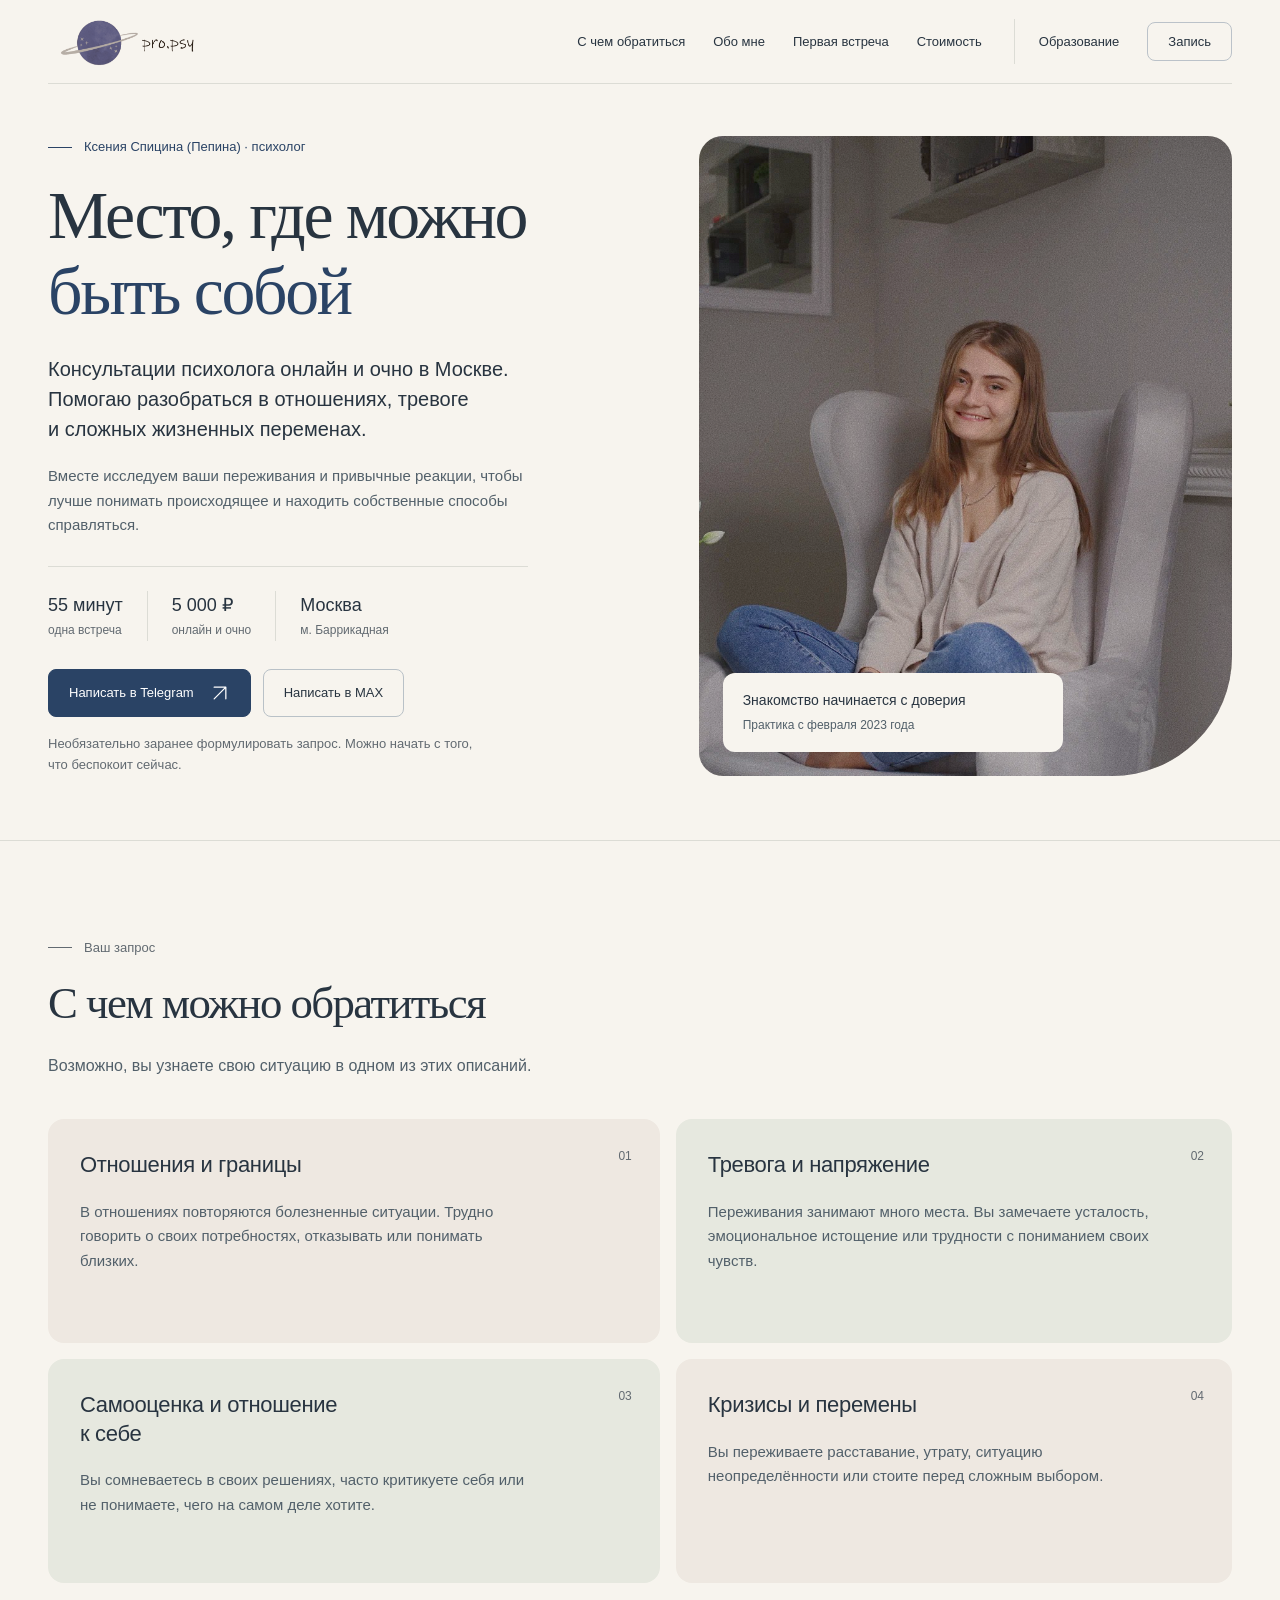
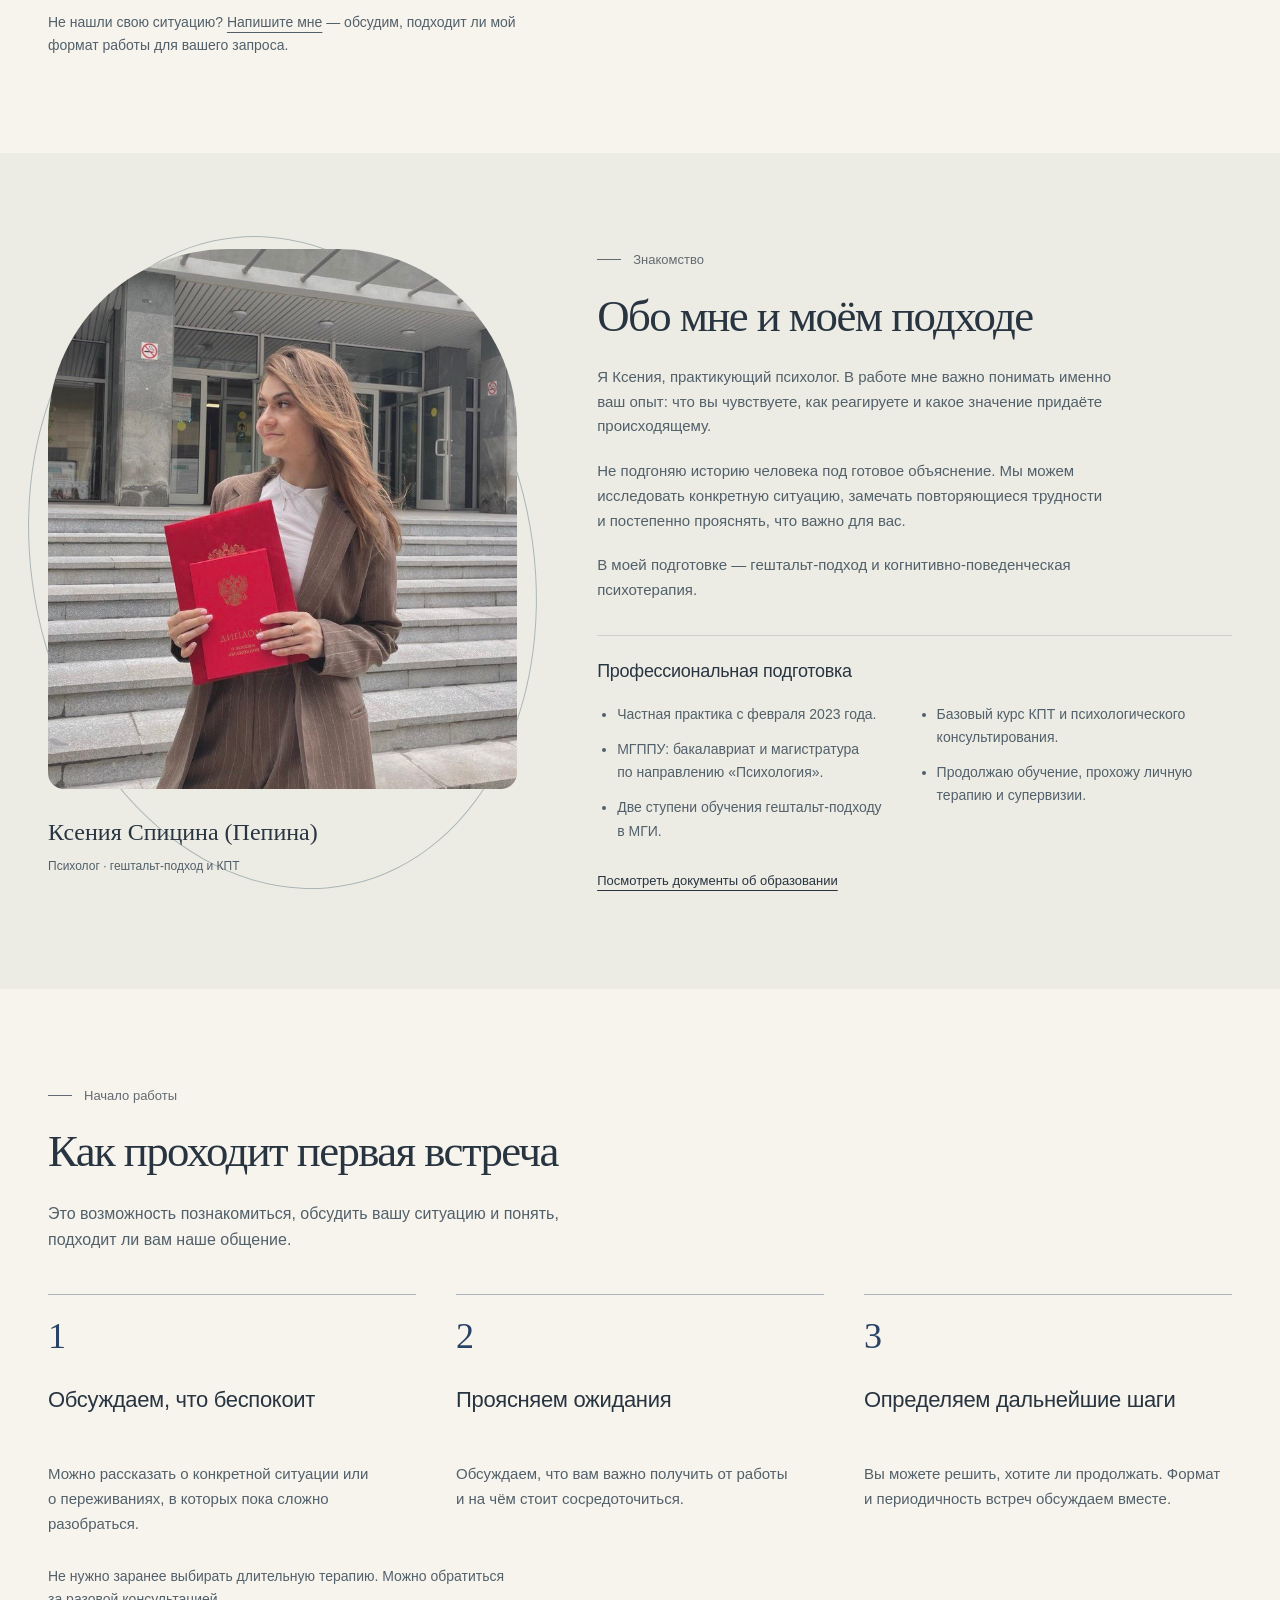
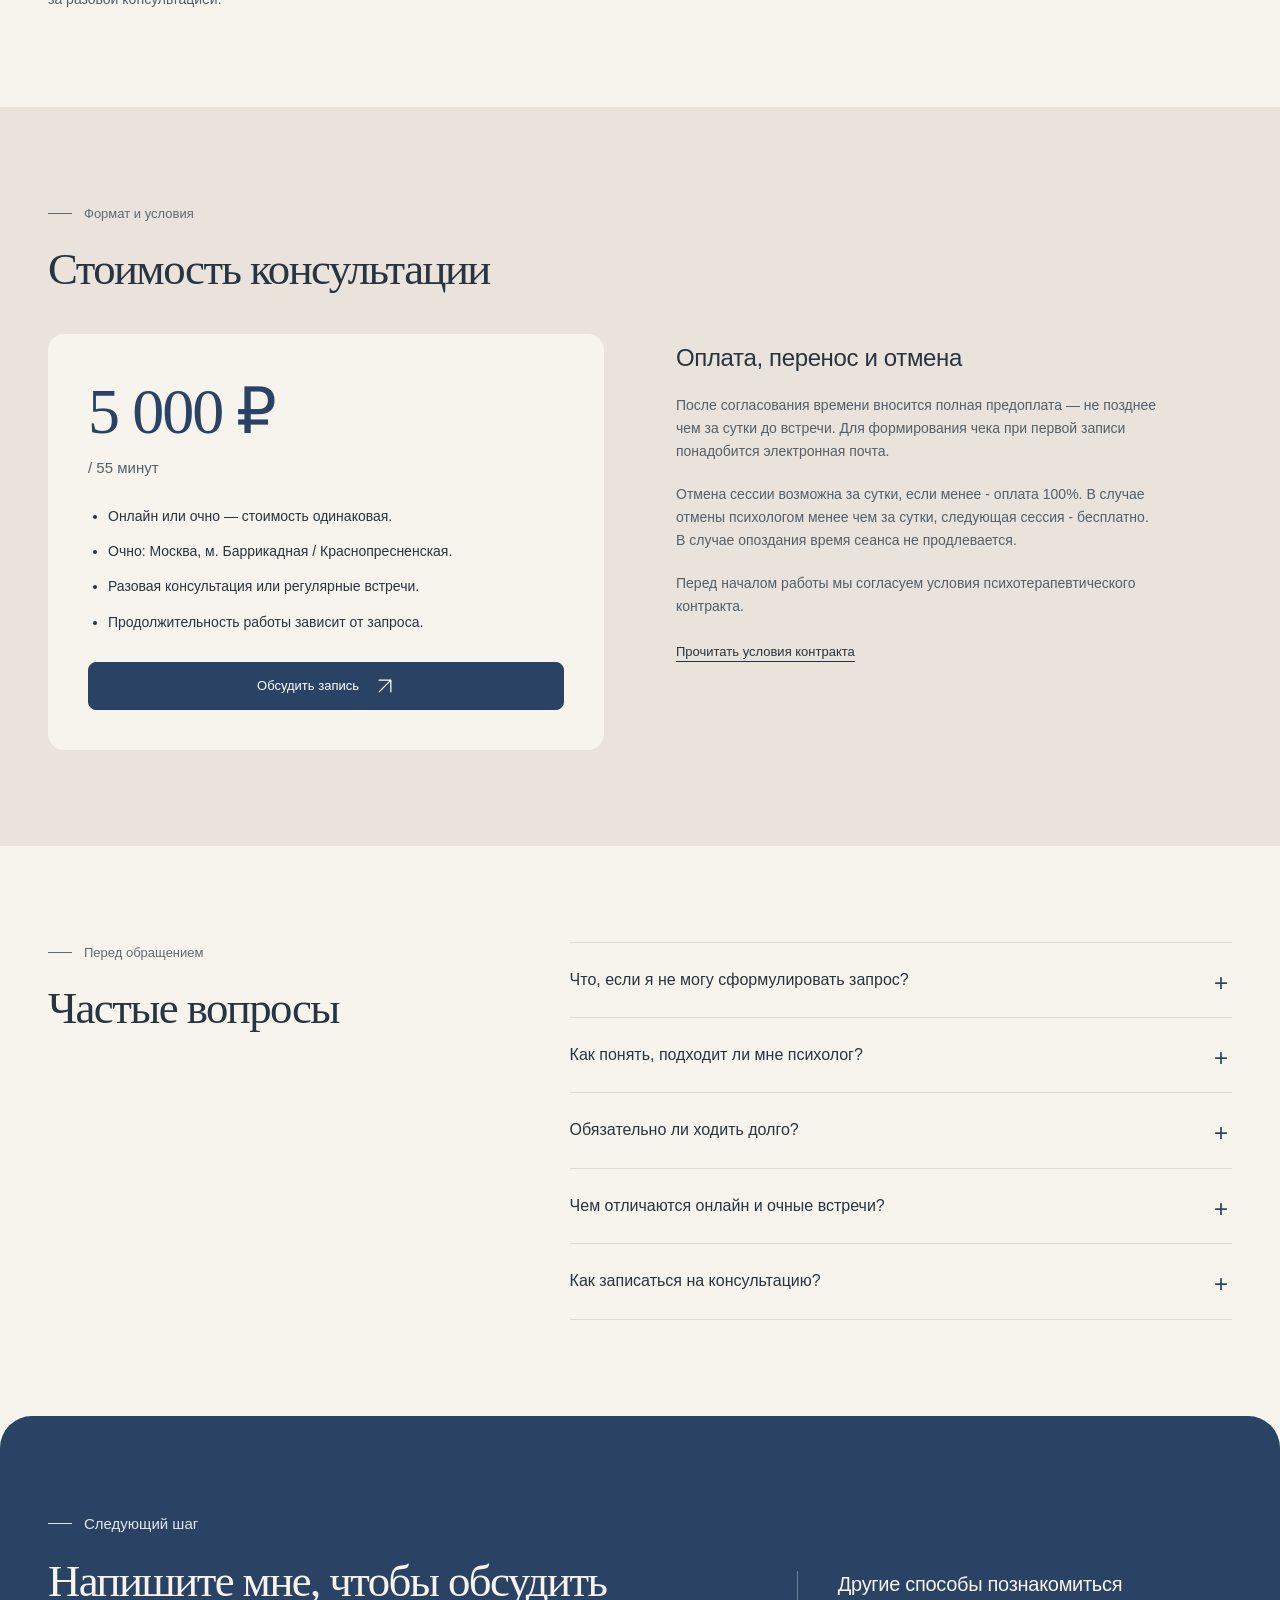
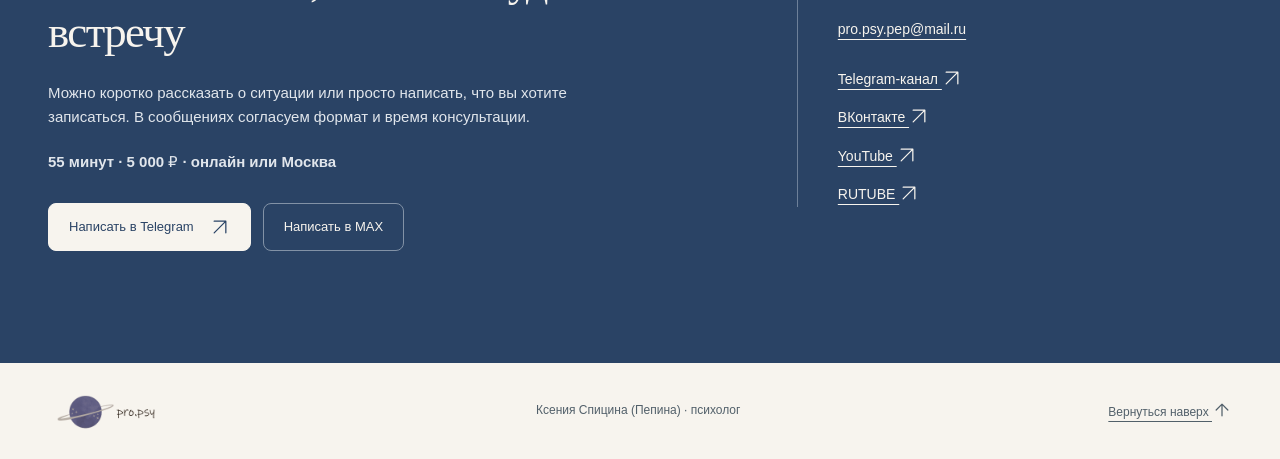
==== commit bbeb7e0d: "feat: add analytics tracking script and update contact links for better engagement" ====
--- a/index.html
+++ b/index.html
@@ -80,6 +80,7 @@
   ]
 }
 </script>
+<script src="assets/js/analytics.js?v=1" defer></script>
 </head>
 <body>
 <!-- Yandex.Metrika counter -->
@@ -127,8 +128,8 @@
             <li><strong>Москва</strong><span>м. Баррикадная</span></li>
           </ul>
           <div class="actions">
-            <a class="button button-primary" href="https://t.me/m/iA3tt5RNNGZi" target="_blank" rel="noopener noreferrer">Написать в&nbsp;Telegram<svg class="icon" width="20" height="20" viewBox="0 0 24 24" fill="none" stroke="currentColor" stroke-width="1.5" stroke-linecap="round" stroke-linejoin="round" aria-hidden="true" focusable="false"><path d="M5 19 19 5M5 5h14v14"/></svg></a>
-            <a class="button" href="https://max.ru/u/f9LHodD0cOIw4wx8JO_d2T4pbhQFmd4aAjoxw7o9Bwv7mgAZlsTpVeLbJVQ" target="_blank" rel="noopener noreferrer">Написать в&nbsp;MAX</a>
+            <a class="button button-primary" data-contact-channel="telegram" href="https://t.me/m/iA3tt5RNNGZi" target="_blank" rel="noopener noreferrer">Написать в&nbsp;Telegram<svg class="icon" width="20" height="20" viewBox="0 0 24 24" fill="none" stroke="currentColor" stroke-width="1.5" stroke-linecap="round" stroke-linejoin="round" aria-hidden="true" focusable="false"><path d="M5 19 19 5M5 5h14v14"/></svg></a>
+            <a class="button" data-contact-channel="max" href="https://max.ru/u/f9LHodD0cOIw4wx8JO_d2T4pbhQFmd4aAjoxw7o9Bwv7mgAZlsTpVeLbJVQ" target="_blank" rel="noopener noreferrer">Написать в&nbsp;MAX</a>
           </div>
           <p class="note">Необязательно заранее формулировать запрос. Можно начать с&nbsp;того, что беспокоит сейчас.</p>
         </div>
@@ -174,7 +175,7 @@
         <div class="section-heading"><p class="eyebrow">Формат и&nbsp;условия</p><h2 id="terms-title">Стоимость консультации</h2></div>
         <div class="terms-grid">
           <div class="card price-card"><p class="price">5 000 ₽ <span>/ 55 минут</span></p><ul class="list"><li>Онлайн или очно — стоимость одинаковая.</li><li>Очно: Москва, м. Баррикадная / Краснопресненская.</li><li>Разовая консультация или регулярные встречи.</li><li>Продолжительность работы зависит от&nbsp;запроса.</li></ul><a class="button button-primary" href="#contact">Обсудить запись<svg class="icon" width="20" height="20" viewBox="0 0 24 24" fill="none" stroke="currentColor" stroke-width="1.5" stroke-linecap="round" stroke-linejoin="round" aria-hidden="true" focusable="false"><path d="M5 19 19 5M5 5h14v14"/></svg></a></div>
-          <div class="conditions"><h3>Оплата, перенос и&nbsp;отмена</h3><p>После согласования времени вносится полная предоплата — не позднее чем за&nbsp;сутки до&nbsp;встречи. Для&nbsp;формирования чека при&nbsp;первой записи понадобится электронная почта.</p><p>При&nbsp;отмене или переносе менее чем за&nbsp;24 часа предоплата не возвращается, кроме случаев, предусмотренных согласованными условиями работы.</p><p>Если я отменяю консультацию по&nbsp;своей инициативе, следующая сессия проводится за&nbsp;мой счёт.</p><p>Перед началом работы мы согласуем условия психотерапевтического контракта.</p><a href="pages/contract.html">Прочитать условия контракта</a></div>
+          <div class="conditions"><h3>Оплата, перенос и&nbsp;отмена</h3><p>После согласования времени вносится полная предоплата — не позднее чем за&nbsp;сутки до&nbsp;встречи. Для&nbsp;формирования чека при&nbsp;первой записи понадобится электронная почта.</p><p>Отмена сессии возможна за&nbsp;сутки, если менее - оплата 100%. В&nbsp;случае отмены психологом менее чем за&nbsp;сутки, следующая сессия - бесплатно. В&nbsp;случае опоздания время сеанса не продлевается.</p><p>Перед началом работы мы согласуем условия психотерапевтического контракта.</p><a href="pages/contract.html">Прочитать условия контракта</a></div>
         </div>
       </div>
     </section>
@@ -194,8 +195,8 @@
 
     <section class="section contact-section" id="contact" aria-labelledby="contact-title">
       <div class="container contact-grid">
-        <div><p class="eyebrow">Следующий шаг</p><h2 id="contact-title">Напишите мне, чтобы обсудить встречу</h2><p>Можно коротко рассказать о&nbsp;ситуации или просто написать, что вы хотите записаться. В&nbsp;сообщениях согласуем формат и&nbsp;время консультации.</p><p><strong>55 минут · 5 000 ₽ · онлайн или Москва</strong></p><div class="actions"><a class="button button-primary" href="https://t.me/m/iA3tt5RNNGZi" target="_blank" rel="noopener noreferrer">Написать в&nbsp;Telegram<svg class="icon" width="20" height="20" viewBox="0 0 24 24" fill="none" stroke="currentColor" stroke-width="1.5" stroke-linecap="round" stroke-linejoin="round" aria-hidden="true" focusable="false"><path d="M5 19 19 5M5 5h14v14"/></svg></a><a class="button" href="https://max.ru/u/f9LHodD0cOIw4wx8JO_d2T4pbhQFmd4aAjoxw7o9Bwv7mgAZlsTpVeLbJVQ" target="_blank" rel="noopener noreferrer">Написать в&nbsp;MAX</a></div></div>
-        <aside class="contact-alternative"><h3>Другие способы познакомиться</h3><p><a href="mailto:pro.psy.pep@mail.ru">pro.psy.pep@mail.ru</a></p><ul class="social-links"><li><a href="https://t.me/propsy_ks" target="_blank" rel="noopener noreferrer">Telegram-канал <svg class="icon" width="20" height="20" viewBox="0 0 24 24" fill="none" stroke="currentColor" stroke-width="1.5" stroke-linecap="round" stroke-linejoin="round" aria-hidden="true" focusable="false"><path d="M5 19 19 5M5 5h14v14"/></svg></a></li><li><a href="https://vk.com/propsypep" target="_blank" rel="noopener noreferrer">ВКонтакте <svg class="icon" width="20" height="20" viewBox="0 0 24 24" fill="none" stroke="currentColor" stroke-width="1.5" stroke-linecap="round" stroke-linejoin="round" aria-hidden="true" focusable="false"><path d="M5 19 19 5M5 5h14v14"/></svg></a></li><li><a href="https://youtube.com/channel/UCKXf6ArMAJvuZA9dN64VPMA" target="_blank" rel="noopener noreferrer">YouTube <svg class="icon" width="20" height="20" viewBox="0 0 24 24" fill="none" stroke="currentColor" stroke-width="1.5" stroke-linecap="round" stroke-linejoin="round" aria-hidden="true" focusable="false"><path d="M5 19 19 5M5 5h14v14"/></svg></a></li><li><a href="https://rutube.ru/channel/17783501/" target="_blank" rel="noopener noreferrer">RUTUBE <svg class="icon" width="20" height="20" viewBox="0 0 24 24" fill="none" stroke="currentColor" stroke-width="1.5" stroke-linecap="round" stroke-linejoin="round" aria-hidden="true" focusable="false"><path d="M5 19 19 5M5 5h14v14"/></svg></a></li></ul></aside>
+        <div><p class="eyebrow">Следующий шаг</p><h2 id="contact-title">Напишите мне, чтобы обсудить встречу</h2><p>Можно коротко рассказать о&nbsp;ситуации или просто написать, что вы хотите записаться. В&nbsp;сообщениях согласуем формат и&nbsp;время консультации.</p><p><strong>55 минут · 5 000 ₽ · онлайн или Москва</strong></p><div class="actions"><a class="button button-primary" data-contact-channel="telegram" href="https://t.me/m/iA3tt5RNNGZi" target="_blank" rel="noopener noreferrer">Написать в&nbsp;Telegram<svg class="icon" width="20" height="20" viewBox="0 0 24 24" fill="none" stroke="currentColor" stroke-width="1.5" stroke-linecap="round" stroke-linejoin="round" aria-hidden="true" focusable="false"><path d="M5 19 19 5M5 5h14v14"/></svg></a><a class="button" data-contact-channel="max" href="https://max.ru/u/f9LHodD0cOIw4wx8JO_d2T4pbhQFmd4aAjoxw7o9Bwv7mgAZlsTpVeLbJVQ" target="_blank" rel="noopener noreferrer">Написать в&nbsp;MAX</a></div></div>
+        <aside class="contact-alternative"><h3>Другие способы познакомиться</h3><p><a data-contact-channel="email" href="mailto:pro.psy.pep@mail.ru">pro.psy.pep@mail.ru</a></p><ul class="social-links"><li><a href="https://t.me/propsy_ks" target="_blank" rel="noopener noreferrer">Telegram-канал <svg class="icon" width="20" height="20" viewBox="0 0 24 24" fill="none" stroke="currentColor" stroke-width="1.5" stroke-linecap="round" stroke-linejoin="round" aria-hidden="true" focusable="false"><path d="M5 19 19 5M5 5h14v14"/></svg></a></li><li><a href="https://vk.com/propsypep" target="_blank" rel="noopener noreferrer">ВКонтакте <svg class="icon" width="20" height="20" viewBox="0 0 24 24" fill="none" stroke="currentColor" stroke-width="1.5" stroke-linecap="round" stroke-linejoin="round" aria-hidden="true" focusable="false"><path d="M5 19 19 5M5 5h14v14"/></svg></a></li><li><a href="https://youtube.com/channel/UCKXf6ArMAJvuZA9dN64VPMA" target="_blank" rel="noopener noreferrer">YouTube <svg class="icon" width="20" height="20" viewBox="0 0 24 24" fill="none" stroke="currentColor" stroke-width="1.5" stroke-linecap="round" stroke-linejoin="round" aria-hidden="true" focusable="false"><path d="M5 19 19 5M5 5h14v14"/></svg></a></li><li><a href="https://rutube.ru/channel/17783501/" target="_blank" rel="noopener noreferrer">RUTUBE <svg class="icon" width="20" height="20" viewBox="0 0 24 24" fill="none" stroke="currentColor" stroke-width="1.5" stroke-linecap="round" stroke-linejoin="round" aria-hidden="true" focusable="false"><path d="M5 19 19 5M5 5h14v14"/></svg></a></li></ul></aside>
       </div>
     </section>
   </main>
